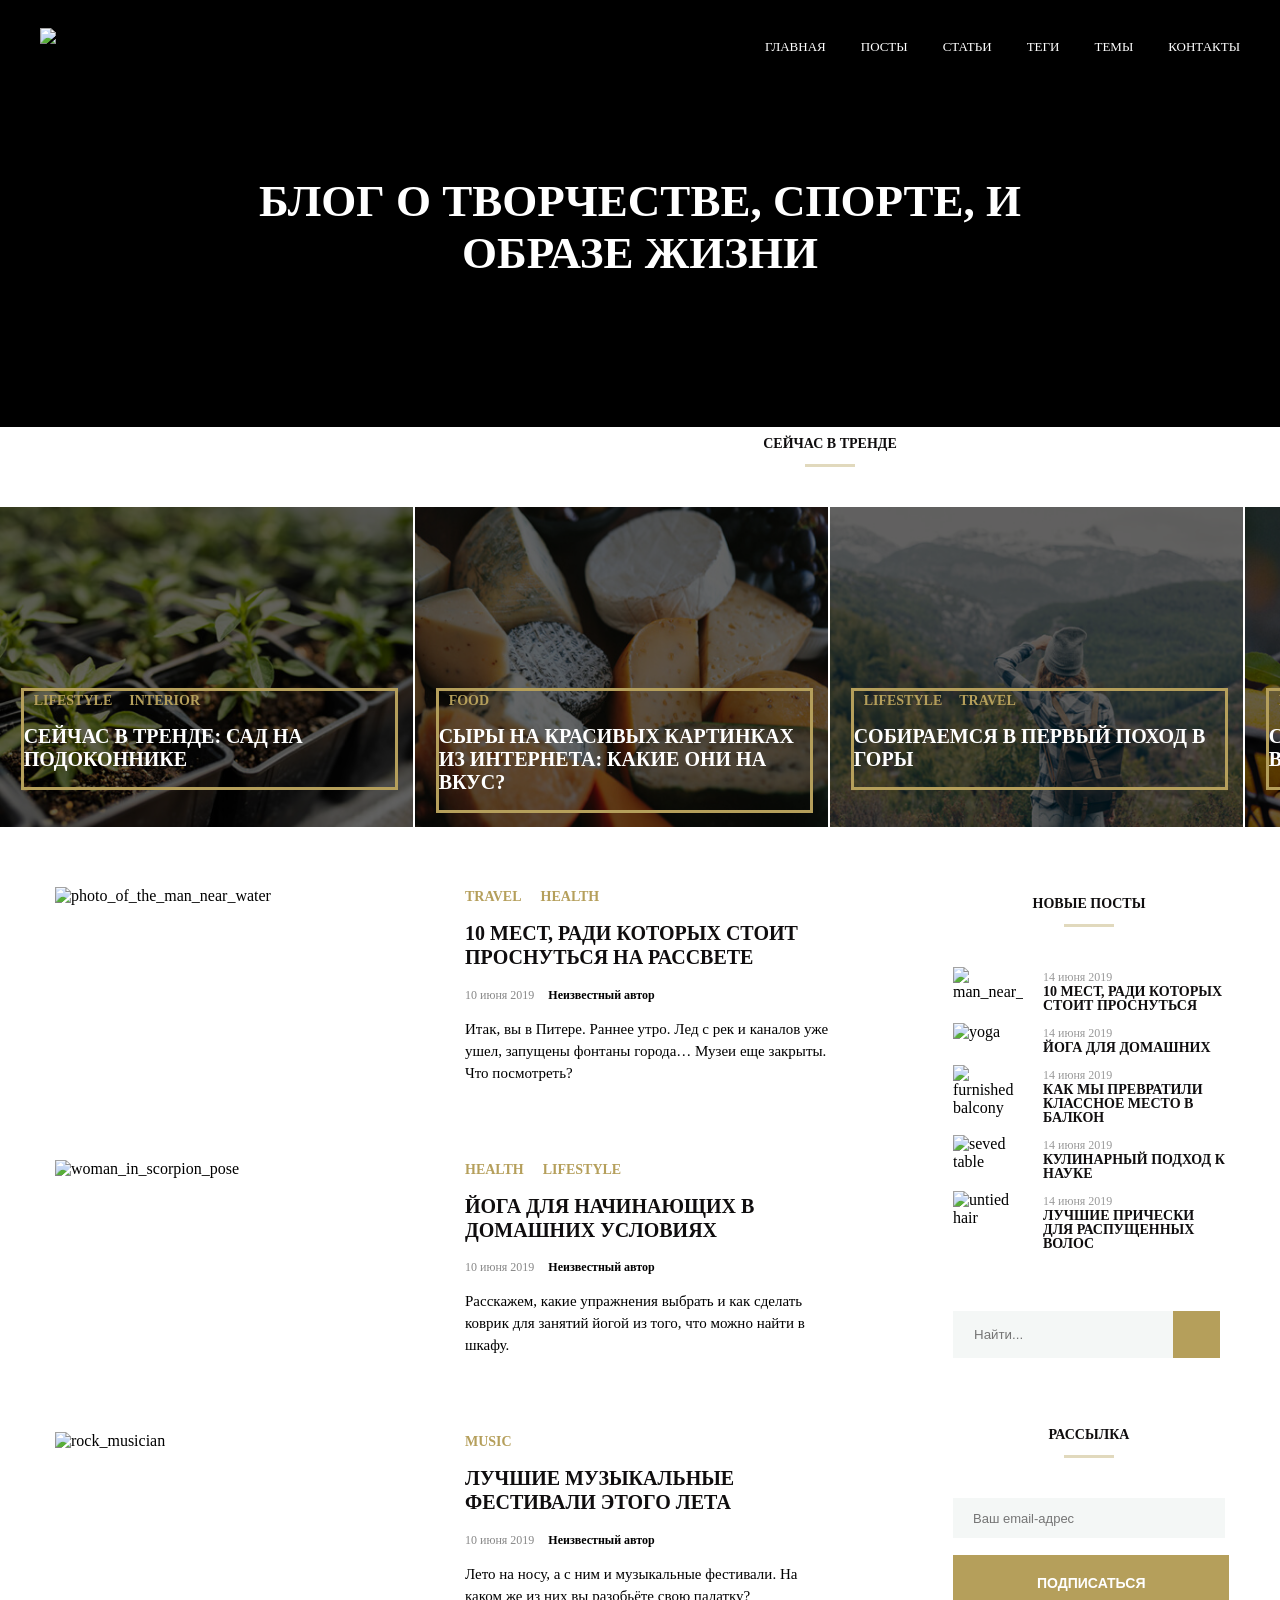
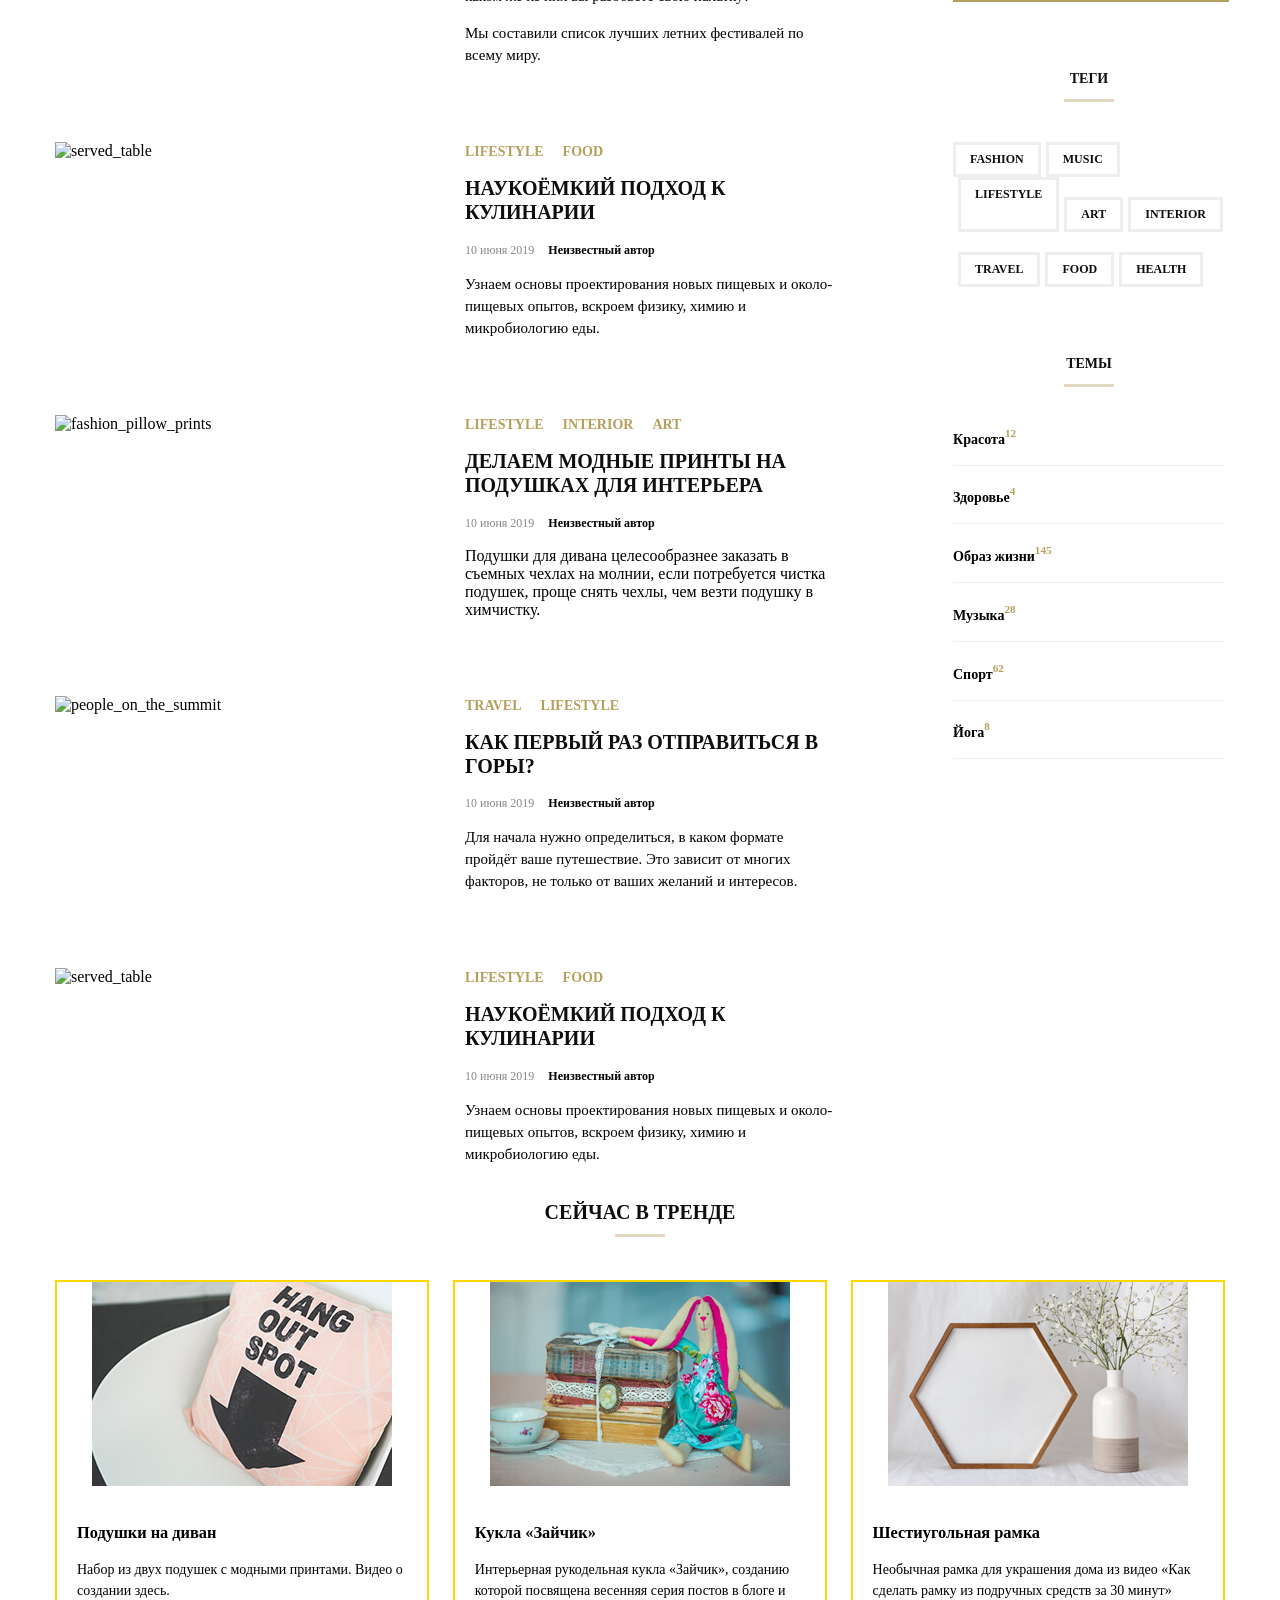
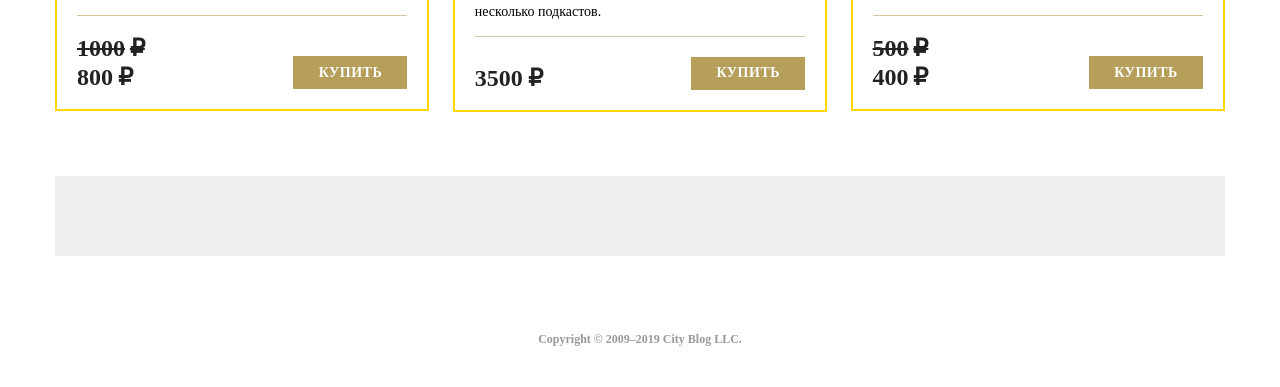
==== index.html @ e3b90307 "v2.0_diploma Обновил css и html" ====
<!DOCTYPE html>
<html lang="en">

<head>
    <meta charset="UTF-8">
    <meta name="viewport" content="width=device-width, initial-scale=1.0">
    <meta http-equiv="X-UA-Compatible" content="ie=edge"> 
    
    <link rel="stylesheet" href="./css/style.css">
    <title>MQ Diploma</title>
</head>

<body>
    <header class="header">
        <div class="header-wrapper">
          <div class="container">
            <img src="https://netology-code.github.io/html-2-diploma/sources/images/noemi-logo.svg" class="header-logo" alt="logo" width="180">
            <nav class="menu">
              <ul class="menu-list">
                <li class="menu-list-item">
                  <a class="menu-link" href="#0">главная</a>
                </li>
                <li class="menu-list-item">
                  <a class="menu-link" href="#0">посты</a>
                </li>
                <li class="menu-list-item">
                  <a class="menu-link" href="#0">статьи</a>
                </li>
                <li class="menu-list-item">
                  <a class="menu-link" href="#0">теги</a>
                </li>
                <li class="menu-list-item">
                  <a class="menu-link" href="#0">темы</a>
                </li>
                <li class="menu-list-item">
                  <a class="menu-link" href="#0">контакты</a>
                </li>
              </ul>
            </nav>
          </div>
          <h1 class="header-title">блог о творчестве, спорте, и образе жизни</h1>
        </div>
      </header>
<section class="trend-section">
    <div class="trend-heading-wrapper">
      <h2 class="trend-heading"><a class="heading" href="#">Сейчас в тренде</a></h2>
    </div>

  <div class="trendbox">
      <article class="trend-article">
        <img src="./images/trend1.jpg"
            class="trend-img" 
            alt="">
        
        <div class="trendcard">
          <div class="trend_tags">
            <ul class="trend-list">
              <li class="trend-list-item">
                <a class="trend-list-link" href="#">lifestyle</a>
              </li>
              <li class="trend-list-item">
                <a class="trend-list-link" href="#">interior</a>
              </li>
            </ul>
          </div>
          <div class="trend-title">
            <p class="trend-text"><a class="trend-text-link" href="#">Сейчас в тренде: сад на подоконнике</a></p>
          </div>
        </div>
      </article>
      <article class="trend-article">
        <img src="./images/trend2.jpg"
            class="trend-img" 
            alt="">
        
        <div class="trendcard">
          <div class="trend_tags">
            <ul class="trend-list">
              <li class="trend-list-item">
                <a class="trend-list-link" href="#">food</a>
              </li>
              
            </ul>
          </div>
          <div class="trend-title">
            <p class="trend-text"><a class="trend-text-link" href="#">сыры на красивых картинках из интернета: какие они на вкус?</a></p>
          </div>
        </div>
      </article>
      <article class="trend-article">
        <img src="./images/trend3.jpg"
            class="trend-img" 
            alt="">
        
        <div class="trendcard">
          <div class="trend_tags">
            <ul class="trend-list">
              <li class="trend-list-item">
                <a class="trend-list-link" href="#">lifestyle</a>
              </li>
              <li class="trend-list-item">
                <a class="trend-list-link" href="#">travel</a>
              </li>
            </ul>
          </div>
          <div class="trend-title">
            <p class="trend-text"><a class="trend-text-link" href="#">Собираемся в первый поход в горы</a></p>
          </div>
        </div>
      </article>
      <article class="trend-article">
        <img src="./images/trend4.jpg"
            class="trend-img" 
            alt="">
        
        <div class="trendcard">
          <div class="trend_tags">
            <ul class="trend-list">
              <li class="trend-list-item">
                <a class="trend-list-link" href="#">food</a>
              </li>
              <li class="trend-list-item">
                <a class="trend-list-link" href="#">health</a>
              </li>
            </ul>
          </div>
          <div class="trend-title">
            <p class="trend-text"><a class="trend-text-link" href="#">Сейчас в тренде: Сколько витамина в лимоне?</a></p>
          </div>
        </div>
      </article>
  </div>
</section>
   
      <div class="main">
        <div class="main-wrapper">
            
          <main class="news">
            <article class="newsfeed">
              <div class="news-preview">
                <img class="news-img" src="https://netology-code.github.io/html-2-diploma/sources/images/last-post1.jpg" alt="photo_of_the_man_near_water" width="380">
              </div>
              <div class="news-info">
     
                <ul class="tags">
                  <li class="tags-list-item">
                    <a class="tags-list-link" href="#">travel</a>
                  </li>
                  <li class="tags-list-item">
                    <a class="tags-list-link" href="#">health</a>
                  </li>
                </ul>
                <h3 class="news-name">
                  <a class="news-name-link" href="#">10 мест, ради которых стоит проснуться на рассвете</a>
                </h3>
                <div class="date_author">
                  <time class="time">10 июня 2019</time>
                  <a class="date_author-link" href="#">Неизвестный автор</a>
                </div>
                <div class="news-description">
                  <p>Итак, вы в Питере. Раннее утро. Лед с рек и каналов уже ушел, запущены фонтаны города… Музеи еще закрыты. Что посмотреть?
                  </p>
                </div>
              </div>
            </article>
            <article class="newsfeed">
              <div class="news-preview">
                <img class="yoga" src="https://netology-code.github.io/html-2-diploma/sources/images/last-post2.jpg" alt="woman_in_scorpion_pose" width="380">
              </div>
              <div class="news-info">
                <ul class="tags">
                  <li class="tags-list-item">
                    <a class="tags-list-link" href="#">health</a>
                  </li>
                  <li class="tags-list-item">
                    <a class="tags-list-link" href="#">lifestyle</a>
                  </li>
                </ul>
                <h3 class="news-name">
                  <a class="news-name-link" href="#">Йога для начинающих в
                    домашних условиях</a>
                </h3>
                <div class="date_author">
                  <time class="time">10 июня 2019</time>
                  <a class="date_author-link" href="#">Неизвестный автор</a>
                </div>
                <div class="news-description">
                  <p>Расскажем, какие упражнения выбрать и как сделать коврик для занятий йогой из того, что можно найти в шкафу.
                  </p>
                </div>
              </div>
            </article>
            <article class="newsfeed">
              <div class="news-preview">
                <img class="music-fests" src="https://netology-code.github.io/html-2-diploma/sources/images/last-post3.jpg" alt="rock_musician" width="380">
              </div>
              <div class="news-info">
                <ul class="tags">
                  <li class="tags-list-item">
                    <a class="tags-list-link" href="#">music</a>
                  </li>
                  <!-- <li class="tags-list-item">
                      <a class="tags-list-link" href="#"></a>
                   </li> -->
                </ul>
                <h3 class="news-name">
                  <a class="news-name-link" href="#">Лучшие музыкальные
                    фестивали этого лета</a>
                </h3>
                <div class="date_author">
                  <time class="time">10 июня 2019</time>
                  <a class="date_author-link" href="#">Неизвестный автор</a>
                </div>
                <div class="news-description">
                  <p>Лето на носу, а с ним и музыкальные фестивали. На каком же из них вы разобьёте свою палатку?
                  </p>
                  <p>
                    Мы составили список лучших летних фестивалей по всему миру.
                  </p>
                </div>
              </div>
            </article>
            <article class="newsfeed">
              <div class="news-preview">
                <img class="culinary" src="https://netology-code.github.io/html-2-diploma/sources/images/last-post4.jpg" alt="served_table" width="380">
              </div>
              <div class="news-info">
                <ul class="tags">
                  <li class="tags-list-item">
                    <a class="tags-list-link" href="#">lifestyle</a>
                  </li>
                  <li class="tags-list-item">
                    <a class="tags-list-link" href="#">food</a>
                  </li>
                </ul>
                <h3 class="news-name">
                  <a class="news-name-link" href="#">Наукоёмкий подход к кулинарии</a>
                </h3>
                <div class="date_author">
                  <time class="time">10 июня 2019</time>
                  <a class="date_author-link" href="#">Неизвестный автор</a>
                </div>
                <div class="news-description">
                  <p>Узнаем основы проектирования новых пищевых и около-пищевых опытов, вскроем физику, химию и микробиологию еды.
                  </p>
                </div>
              </div>
            </article>
            <article class="newsfeed">
              <div class="news-preview">
                <img class="pillows" src="https://netology-code.github.io/html-2-diploma/sources/images/last-post5.jpg" alt="fashion_pillow_prints" width="380">
              </div>
              <div class="news-info">
                <ul class="tags">
                  <li class="tags-list-item">
                    <a class="tags-list-link" href="#">lifestyle</a>
                  </li>
                  <li class="tags-list-item">
                    <a class="tags-list-link" href="#">interior</a>
                  </li>
                  <li class="tags-list-item">
                    <a class="tags-list-link" href="#">art</a>
                  </li>
                </ul>
                <h3 class="news-name">
                  <a class="news-name-link" href="#">делаем модные принты на подушках для интерьера</a>
                </h3>
                <div class="date_author">
                  <time class="time">10 июня 2019</time>
                  <a class="date_author-link" href="#">Неизвестный автор</a>
                </div>
                <p>Подушки для дивана целесообразнее заказать в съемных чехлах на молнии, если потребуется чистка подушек, проще снять чехлы, чем везти подушку в химчистку.
                </p>
              </div>
            </article>
            <article class="newsfeed">
              <div class="news-preview">
                <img class="hiking" src="https://netology-code.github.io/html-2-diploma/sources/images/last-post6.jpg" alt="people_on_the_summit" width="380">
              </div>
              <div class="news-info">
                <ul class="tags">
                  <li class="tags-list-item">
                    <a class="tags-list-link" href="#">travel</a>
                  </li>
                  <li class="tags-list-item">
                    <a class="tags-list-link" href="#">lifestyle</a>
                  </li>
                </ul>
                <h3 class="news-name">
                  <a class="news-name-link" href="#">Как первый раз отправиться в горы?</a>
                </h3>
                <div class="date_author">
                  <time class="time">10 июня 2019</time>
                  <a class="date_author-link" href="#">Неизвестный автор</a>
                </div>
                <div class="news-description">
                  <p>Для начала нужно определиться, в каком формате пройдёт ваше путешествие. Это зависит от многих факторов, не только от ваших желаний и интересов.
                  </p>
                </div>
              </div>
            </article>
            <article class="newsfeed">
              <div class="news-preview">
                <img class="culinary" src="https://netology-code.github.io/html-2-diploma/sources/images/last-post4.jpg" alt="served_table" width="380">
              </div>
              <div class="news-info">
                <ul class="tags">
                  <li class="tags-list-item">
                    <a class="tags-list-link" href="#">lifestyle</a>
                  </li>
                  <li class="tags-list-item">
                    <a class="tags-list-link" href="#">food</a>
                  </li>
                </ul>
                <h3 class="news-name">
                  <a class="news-name-link" href="#">Наукоёмкий подход к кулинарии</a>
                </h3>
                <div class="date_author">
                  <time class="time">10 июня 2019</time>
                  <a class="date_author-link" href="#">Неизвестный автор</a>
                </div>
                <div class="news-description">
                  <p>Узнаем основы проектирования новых пищевых и около-пищевых опытов, вскроем физику, химию и микробиологию еды.
                  </p>
                </div>
              </div>
            </article>
          </main>
          <aside class="new-posts">
            <section class="posts">
              <h2 class="heading-new-posts"><a class="heading" href="#">новые посты</a></h2>
     
              <article class="post-preview">
                <div class="post-media">
                  <img class="post-img" src="https://netology-code.github.io/html-2-diploma/sources/images/2.jpg" alt="man_near_water" width="70">
                </div>
                <div class="post-info">
                  <div class="post-meta">
                    <time class="post-date" datetime="2019-06-14">14 июня 2019</time>
                  </div>
                  <h3 class="post-name"><a class="post-name-link" href="#">10 мест, ради которых стоит проснуться</a></h3>
                </div>
              </article>
              <article class="post-preview">
                <div class="post-media">
                  <img class="post-img" src="https://netology-code.github.io/html-2-diploma/sources/images/151.jpg" alt="yoga" width="70">
                </div>
                <div class="post-info">
                  <div class="post-meta">
                    <time class="post-date" datetime="2019-06-14">14 июня 2019</time>
                  </div>
                  <h3 class="post-name"><a class="post-name-link" href="#">Йога для домашних</a></h3>
                </div>
              </article>
              <article class="post-preview">
                <div class="post-media">
                  <img class="post-img" src="https://netology-code.github.io/html-2-diploma/sources/images/45.jpg" alt="furnished balcony" width="70">
                </div>
                <div class="post-info">
                  <div class="post-meta">
                    <time class="post-date" datetime="2019-06-14">14 июня 2019</time>
                  </div>
                  <h3 class="post-name"><a class="post-name-link" href="#">как мы превратили классное место в балкон</a></h3>
                </div>
     
              </article>
              <article class="post-preview">
                <div class="post-media">
                  <img class="post-img" src="https://netology-code.github.io/html-2-diploma/sources/images/501.jpg" alt="seved table" width="70">
                </div>
                <div class="post-info">
                  <div class="post-meta">
                    <time class="post-date" datetime="2019-06-14">14 июня 2019</time>
                  </div>
                  <h3 class="post-name"><a class="post-name-link" href="#">Кулинарный подход к науке</a></h3>
                </div>
     
              </article>
              <article class="post-preview">
                <div class="post-media">
                  <img class="post-img" src="https://netology-code.github.io/html-2-diploma/sources/images/7.jpg" alt="untied hair" width="70">
                </div>
                <div class="post-info">
                  <div class="post-meta">
                    <time class="post-date" datetime="2019-06-14">14 июня 2019</time>
                  </div>
                  <h3 class="post-name"><a class="post-name-link" href="#">лучшие прически для распущенных волос</a></h3>
                </div>
              </article>
     
              <form class="search">
                <div class="search-query">
                  <label class="search-group">
                    <!--   <span class="search-hint">Найти...</span> -->
                    <input class="field" name="query" placeholder="Найти..." required>
                    <span class="visually-hidden">Найти...</span>
                  </label>
                  <button class="button"></button>
                </div>
              </form>
            </section>
            <section class="mail">
              <h2 class="mailing-heading">
                <a class="mailing-heading-link" href="#">Рассылка</a>
              </h2>
     
              <form class="subscription">
                <label class="form-group">
                  <input type="email" class="mailing-field" placeholder="Ваш email-адрес" required="">
                  <span class="visually-hidden">Ваш email-адрес</span>
                </label>
     
                <button class="mail-button">Подписаться
                  <span class="visually-hidden">Подписаться</span>
                </button>
     
              </form>
            </section>
            <section class="aside-tags">
              <h2 class="heading-tags"><a class="heading-tags-link" href="#">Теги</a></h2>
     
              <ul class="aside-tags-list ">
     
                <li class="aside-tags-list-item">
                  <a class="aside-tags-list-link" href="#">Fashion</a>
                </li>
                <li class="aside-tags-list-item">
                  <a class="aside-tags-list-link" href="#">Music</a>
                </li>
                <li class="aside-tags-list-item">
                  <a class="aside-tags-list-link" href="#">Lifestyle</a>
                </li>
                <li class="aside-tags-list-item">
                  <a class="aside-tags-list-link" href="#">Art</a>
                </li>
                <li class="aside-tags-list-item">
                  <a class="aside-tags-list-link" href="#">Interior</a>
                </li>
                <li class="aside-tags-list-item">
                  <a class="aside-tags-list-link" href="#">Travel</a>
                </li>
                <li class="aside-tags-list-item">
                  <a class="aside-tags-list-link" href="#">Food</a>
                </li>
                <li class="aside-tags-list-item">
                  <a class="aside-tags-list-link" href="#">Health</a>
                </li>
              </ul>
            </section>
            <section class="article-topics">
              <h2 class="heading-topics"><a class="heading-topics-link" href="#">Темы</a></h2>
     
              <ul class="topics">
                <li class="topic">
                  <a class="topic-link" href="#">Красота<span class="sup">12</span></a></li>
                <li class="topic">
                  <a class="topic-link" href="#">Здоровье<span class="sup">4</span></a></li>
                <li class="topic">
                  <a class="topic-link" href="#">Образ жизни<span class="sup">145</span></a></li>
                <li class="topic">
                  <a class="topic-link" href="#">Музыка<span class="sup">28</span></a></li>
                <li class="topic">
                  <a class="topic-link" href="#">Спорт<span class="sup">62</span></a></li>
                <li class="topic">
                  <a class="topic-link" href="#">Йога<span class="sup">8</span></a></li>
     
              </ul>
            </section>
          </aside>
     
        </div>
      </div>
      <div class="our_products"><h2 class="products_heading"><a class="products-heading-link" href="#">Сейчас в тренде</a></h2>
      </div>
<div class="products-wrapper ">
  
  <div class="products">
    <article class="product">
      <div class="product__imgbox">
        <img class="product__img" src="./images/shop-item-desk1.jpg" alt="Превью товара">
      </div>
      <div class="product__body">
        <div class="product__content">
          <h3 class="product__title">Подушки на диван</h3>
          <div class="product__description">
            <p>Набор из двух подушек с модными принтами. Видео о создании здесь.</p>
          </div>
        </div>
        <footer class="product__footer">
          <div class="product__prices">
            <span class="product__price product__price_old">
              <span class="product__price-value">1000</span>
              <span class="product__rub">₽</span>
            </span>
            <span class="product__price">
              <span class="product__price-value">800</span>
              <span class="product__rub">₽</span>
            </span>
          </div>
          <button class="product__button" type="button">Купить</button>
        </footer>
      </div>
    </article>
  <article class="product">
      <div class="product__imgbox">
        <img class="product__img" src="./images/shop-item-desk2.jpg" alt="Превью товара">
      </div>
      <div class="product__body">
        <div class="product__content">
          <h3 class="product__title">Кукла «Зайчик»</h3>
          <div class="product__description">
            <p>Интерьерная рукодельная кукла «Зайчик», созданию которой посвящена весенняя серия постов в блоге и несколько подкастов.</p>
          </div>
        </div>
        <footer class="product__footer">
          <div class="product__prices">
            <!-- <span class="product__price product__price_old">
              <span class="product__price-value">2 110 610</span>
              <span class="product__rub">₽</span>
            </span> -->
            <span class="product__price">
              <span class="product__price-value">3500</span>
              <span class="product__rub">₽</span>
            </span>
          </div>
          <button class="product__button" type="button">Купить</button>
        </footer>
      </div>
    </article>
  <article class="product">
      <div class="product__imgbox">
        <img class="product__img" src="./images/shop-item-desk3.jpg" alt="Превью товара">
      </div>
      <div class="product__body">
        <div class="product__content">
          <h3 class="product__title">Шестиугольная рамка</h3>
          <div class="product__description">
            <p>Необычная рамка для украшения дома из видео «Как сделать рамку из подручных средств за 30 минут»</p>
          </div>
        </div>
        <footer class="product__footer">
          <div class="product__prices">
            <span class="product__price product__price_old">
              <span class="product__price-value">500</span>
              <span class="product__rub">₽</span>
            </span>
            <span class="product__price">
              <span class="product__price-value">400</span>
              <span class="product__rub">₽</span>
            </span>
          </div>
          <button class="product__button" type="button">Купить</button>
        </footer>
      </div>
    </article>

</div>

</div>


      <footer class="footer">
        <div class="footer-wrapper">
          <address class="address">
            <ul class="social-icons">
              <li class="social-icons-item">
                <a class="social-icons-link social-icons-link-twitter" href="#">
                  <span class="visually-hidden">twitter</span>
                </a>
              </li>
              <li class="social-icons-item">
                <a class="social-icons-link social-icons-link-pinterest" href="#">
                  <span class="visually-hidden">pinterest</span>
                </a>
              </li>
              <li class="social-icons-item">
                <a class="social-icons-link social-icons-link-facebook" href="#">
                  <span class="visually-hidden">facebook</span>
                </a>
              </li>
              <li class="social-icons-item">
                <a class="social-icons-link social-icons-link-instagram" href="#">
                  <span class="visually-hidden">instagram</span>
                </a>
              </li>
              <li class="social-icons-item">
                <a class="social-icons-link social-icons-link-tumblr" href="#">
                  <span class="visually-hidden">tumblr</span>
                </a>
              </li>
            </ul>
          </address>
          <div class="copyright">
            <a class="copyright-link" href="#">Copyright © 2009–2019 City Blog LLC.</a>
          </div>
        </div>
      </footer>
</body>

</html>
---- css/style.css ----
@font-face {
    font-family: OpenSans;
    src: url(https://netology-code.github.io/html-2-diploma/sources/fonts/OpenSans-Regular.woff);
    font-weight: 400;
    font-style: normal;
  }
  
@font-face {
  font-family: OpenSans;
  src: url(https://netology-code.github.io/html-2-diploma/sources/fonts/OpenSans-Bold.woff);
  font-weight: 700;
  font-style: bold;
}
  
body {
  margin: 0;
  font-family: OpenSans;
}
  
.header {
  background-image: url('https://netology-code.github.io/html-2-diploma/sources/images/banner-bg.jpg');
  background-repeat: no-repeat;
  background-position: center center;
  background-size: cover;
  background-color: #000000;
  position: relative;
  padding: 28px 0;
}

.header-wrapper {
  width: 1200px;
  padding: 0 15px;
  margin: auto;
  position: relative;
  z-index: 1;
}

.header::after {
content: "";
background-color: #000000;
position: absolute;
top: 0;
left: 0;
right: 0;
bottom: 0;
opacity: 0.6;
}
  
.container {
display: flex;
justify-content: space-between;
align-items: flex-start;
}
  
.header-title {
padding: 120px 0;
font-size: 45px;
position: relative;
text-transform: uppercase;
color: #ffffff;
margin: auto;
max-width: 800px;
text-align: center;
}
  
.menu {
padding-top: 9px;
}
  
.menu-list {
display: flex;
flex-wrap: wrap;
list-style: none;
padding-left: 0;
margin-top: 0;
margin-bottom: 0;
}
  
  .menu-link {
    text-decoration: none;
    text-transform: uppercase;
    color: #ffffff;
    font-size: 13px;
    font-weight: 400;
  }
  
  .menu-list-item:nth-child(n + 2) {
    margin-left: 35px;
  }
  
  .main {
    margin-top: 60px;
  }
  
.main-wrapper {
  width: 1200px;
  padding: 0 15px;
  box-sizing: border-box;
  display: flex;
  justify-content: space-between;
  margin: auto;
}
  /* ***************************
  *****************TRENDING 
  **********************************************************/
.trend-section {
  /* border: 3px solid red; */
  width: 1660px;
  box-sizing: content-box;
  margin-left: auto;
  margin-right: auto;
  text-align: center;
}
.trend-heading-wrapper {
  
}

.heading {
  box-sizing: border-box;
  font-weight: bold;
  font-size: 14px;
  text-transform: uppercase;
  text-decoration: none;
  color: #0f0d0e;
}

.trend-heading {
  margin: 0;
  text-align: center;
  margin-bottom: 40px;
}

.trend-heading::after {
  content: "";
  display: block;
  height: 3px;
  width: 50px;
  background-color: #e1d9bd;
  margin: 10px auto 0;
}
      
.trendbox {
  display: flex;
  flex-wrap: wrap;
}

.trend-article {
  width: calc(25% - 2px);
  height: 320px;
  display: flex;
  /* box-sizing: border-box; */
  position: relative;
  overflow: hidden;
  /* background-color: black; */
}

.trend-article:not(:first-child) {
  margin-left: 2px;
}

.trend-img {
  display: block;
  width: 100%; 
}

.trendcard {
  position: absolute;
  top: 50%;
 width: 90%;
  text-align: left;
  margin: 5%;
   border: 3px solid rgb(181, 159, 91);
   z-index: 1;
}

.trend-article::after {
  content: "";
  background-color: #000000;
  position: absolute;
  top: 0;
  left: 0;
  right: 0;
  bottom: 0;
  opacity: 0.6;
}

.trend_tags {
  margin-top: 0;
  margin-left: 0;
  padding-left: 0;
  
}

.trend-list {
  margin-top: 0;
  margin-left: 10px;
  padding-left: 0;
  list-style: none;
  display: flex;
  flex-wrap: wrap;
  text-align: center;
}

.trend-list-item:not(:first-child) {
  margin-left: 17px;
}

.trend-list-link {
  position: relative;
  text-transform: uppercase;
  color: #b59f5b;
  font-size: 14px;
  font-weight: bold;
  text-decoration: none;
  z-index: 2;
}

.trend-text {
   
}

.trend-text-link {
  position: relative;
  text-decoration: none;
    text-transform: uppercase;
    color: #ffffff;
    font-size: 20px;
    font-weight: 700;
}


/* *******************************************
****************NEWS************************
*********************************************** */
  .news {
    width: 780px;
  }
  
  .newsfeed {
    display: flex;
  }
  
  .news-preview > img {
    display: block;
  }
  
  .news-info {
    box-sizing: border-box;
    margin-left: 30px;
  }
  
  .tags {
    margin-top: 0;
    margin-left: 0;
    padding-left: 0;
    list-style: none;
    display: flex;
    flex-wrap: wrap;
  }
  
  .tags-list-link {
    text-transform: uppercase;
    color: #b59f5b;
    font-size: 14px;
    font-weight: bold;
    text-decoration: none;
  }
  
  .tags-list-item:nth-child(n + 2) {
    margin-left: 19px;
  }
  
  .news:nth-child(n + 2) {
    margin-top: 70px;
  }
  
  .newsfeed:nth-child(n + 2) {
    margin-top: 61px;
  }
  
  .news-name-link {
    display: block;
    text-decoration: none;
    text-transform: uppercase;
    color: #0f0d0e;
    font-size: 20px;
    line-height: 24px;
  }
  
  .news-name {
    margin-top: 0;
  }
  
  .time {
    color: #888888;
    display: block;
    font-size: 12px;
  }
  
  .date_author {
    display: flex;
    flex-wrap: wrap;
    font-size: 12px;
  }
  
  .date_author-link {
    font-weight: bold;
    margin-left: 14px;
    text-decoration: none;
    color: #000000;
  }
  
  .news-description {
    display: block;
    font-size: 15px;
    line-height: 22px;
  }
  
  .section-title {
    font-size: 18px;
  }
  /*            ASIDE                */
  /*           новые посты           */
  /*                                 */
  
  .new-posts {
    width: 272px;
  }
  
  .heading {
    box-sizing: border-box;
    font-weight: bold;
    font-size: 14px;
    text-transform: uppercase;
    text-decoration: none;
    color: #0f0d0e;
  }
  
  .heading-new-posts {
    margin: 0;
    text-align: center;
    margin-bottom: 40px;
  }
  
  .heading-new-posts::after {
    content: "";
    display: block;
    height: 3px;
    width: 50px;
    background-color: #e1d9bd;
    margin: 10px auto 0;
  }
  
  .posts {
    display: flex;
    flex-direction: column;
    width: 272px;
  }
  
  .post-preview:not(:last-of-type) {
    margin-bottom: 10px;
  }
  
  .post-preview {
    display: flex;
  }
  
  .post-img {
    display: block;
  }
  
  .post-meta {
    padding-top: 0;
    margin-top: 0;
  }
  
  .post-info {
    margin-left: 20px;
  }
  
  .post-date {
    color: #9a9a9a;
    font-size: 12px;
  }
  
  .post-name {
    font-size: 14px;
    margin: 0;
    line-height: 1;
  }
  
  .post-name-link {
    font-weight: bold;
    font-size: 14px;
    text-transform: uppercase;
    text-decoration: none;
    color: #0f0d0e;
  }
  /* .........................
  ..................форма поиска................*/
  .search-query {
    display: flex;
    flex-wrap: wrap;
    margin-top: 60px;
  }
  
  .field {
    width: 220px;
    background-color: #f4f7f6;
    height: 47px;
    padding-left: 21px;
    box-sizing: border-box;
    vertical-align: middle;
    border: none;
  }
  
  .button {
    background-image: url(https://netology-code.github.io/html-2-diploma/sources/images/search.svg);
    background-position: center;
    background-size: 50%;
    width: 47px;
    height: 47px;
    box-sizing: border-box;
    padding-left: 0;
    border: none;
  
    cursor: pointer;
    background-color: #b59f5b;
    background-repeat: no-repeat;
  }
  
  .mail {
    margin-top: 60px;
  }
  
  .mailing-heading-link,
  .heading-tags-link,
  .heading-topics-link {
    box-sizing: border-box;
    font-weight: bold;
    font-size: 14px;
    text-transform: uppercase;
    text-decoration: none;
    color: #0f0d0e;
    margin-top: 0;
  }
  
  .mailing-heading {
    margin: 0;
    text-align: center;
    margin-bottom: 40px;
  }
  
  .mailing-heading::after {
    content: "";
    display: block;
    height: 3px;
    width: 50px;
    background-color: #e1d9bd;
    margin: 10px auto 0;
  }
  
  .mailing-field {
    box-sizing: border-box;
    width: 272px;
    border: none;
    height: 47px;
    font-size: 13px;
    padding-left: 20px;
    height: 40px;
    background-color: #f4f7f6;
  }
  
  .mail-button {
    margin-top: 17px;
    box-sizing: border-box;
    height: 47px;
    padding: 20px 84px;
    border: none;
    font-size: 14px;
    color: #ffffff;
    cursor: pointer;
    background-color: #b59f5b;
    background-repeat: no-repeat;
    text-transform: uppercase;
    font-weight: bold;
  }
  
  .aside-tags {
    margin-top: 60px;
  }
  
  .heading-tags {
    margin: 0;
    text-align: center;
    margin-bottom: 40px;
  }
  
  .heading-tags::after {
    content: "";
    display: block;
    height: 3px;
    width: 50px;
    background-color: #e1d9bd;
    margin: 10px auto 0;
  }
  
  
  .aside-tags-list {
    list-style: none;
    padding: 0;
    margin: 0;
    display: flex;
    flex-wrap: wrap;
    box-sizing: border-box;
  }
  
  .aside-tags-list-item {
    border: 3px solid #eeeeee;
  }
  
  .aside-tags-list-link {
    color: #0f0d0e;
    text-transform: uppercase;
    font-size: 12px;
    font-weight: bold;
    text-decoration: none;
    display: block;
    padding: 7px 14px;
  }
  
  .aside-tags-list-item:nth-child(n + 2) {
    margin-left: 5px;
  }
  
  .aside-tags-list-item:nth-child(n + 4) {
    margin-top: 20px;
  }
  
  .article-topics {
    margin-top: 60px;
  }
  
  .heading-topics {
    margin: 0;
    text-align: center;
    margin-bottom: 40px;
  }
  
  .heading-topics::after {
    content: "";
    display: block;
    height: 3px;
    width: 50px;
    background-color: #e1d9bd;
    margin: 10px auto 0;
  }
  
  .topics {
    margin: 0;
    padding: 0;
  }
  
  .topic {
    border-bottom: 1px solid #eeeeee;
    padding-bottom: 17px;
    list-style-type: none;
    margin-left: 0;
    padding-left: 0;
    text-align: left;
  }
  
  .topic:nth-child(n + 2) {
    padding-top: 20px;
  }
  
  .topic-link {
    font-size: 14px;
    font-weight: bold;
    text-decoration: none;
    color: #000000;
  }
  
  .sup {
    font-style: normal;
    font-size: 0.8em;
    vertical-align: 0.6em;
    color: #b59f5b;
    font-weight: bold;
  }
/* *******************************************
****************OUR PRODUCTS************************
*********************************************** */
.products_heading {
  display: block;
  box-sizing: border-box;
    text-align: center;
    margin-left: auto;
    margin-right: auto;
}

.products_heading::after {
  content: "";
  display: block;
  height: 3px;
  width: 50px;
  background-color: #e1d9bd;
  margin: 10px auto 0;
}
.products-heading-link {
display: block;
text-decoration: none;
text-transform: uppercase;
color: #0f0d0e;
font-size: 20px;
line-height: 24px;
}


.products-wrapper {
  width: 1200px;
  padding: 0 15px;
  box-sizing: border-box;
  display: flex;
  justify-content: space-between;
  margin: auto;
}


  
.products {
display: flex;
flex-wrap: wrap;
align-items: flex-start;
}

.product {
box-sizing: border-box;
border: 2px solid #ffd700;
font-size: 14px;
margin-top: 2%;

width: 32%;
}

.product__imgbox {}

.product__img {
  max-width: 100%;
  margin-right: auto;
  margin-left: auto;
  display: block;
}

.product__body {
  padding: 20px;
}

.product__description p {
  margin-top: 0;
  line-height: 1.5;
}
    
.product:nth-child(3n+2) {
margin-left: 2%;
margin-right: 2%;
}
.product__footer {
  align-items: flex-end;
  justify-content: space-between;
  border-top: 1px solid #d3c59d;
  padding-top: 20px;
  display: flex;
  flex-wrap: wrap;
}

.product__price_old {
  text-decoration: line-through;
  font-size: 14px;
  margin-bottom: 5px;
}
.product__price {
  font-size: 24px;
  font-weight: 700;
  color: #222;
  line-height: 1;
  display: flex;
}
.product__rub {
  margin-left: .2em;
}

.product__button {
  border: none;
  background-color: #b59f5b;
  padding: .6em 1.8em;
  cursor: pointer;
  text-transform: uppercase;
  letter-spacing: .5px;
  font-family: inherit;
  font-size: 14px;
  font-weight: 700;
  color: #ffffff;
}




  /*......................................
  ................Footer...................
  ........................................
  ........................................*/
  
  .footer {
    margin-top: 64px;
    margin-bottom: 40px;
  }
  
  .footer-wrapper {
    margin-left: auto;
    margin-right: auto;
    width: 1200px;
    padding: 0 15px;
    box-sizing: border-box;
  }
  
  .address {
    padding: 30px 0;
    background-color: #eeeeee;
  }
  
  .social-icons {
    align-items: center;
    justify-content: center;
    display: flex;
    padding: 0;
    margin: 0;
    list-style-type: none;
  }
  
  .social-icons-item:not(:first-child) {
    margin-left: 16px;
  }
  
  .social-icons-link {
    display: block;
    width: 20px;
    height: 20px;
    background-repeat: no-repeat;
    background-position: center;
    background-size: cover;
  }
  
  .social-icons-link-twitter {
    background-image: url(https://netology-code.github.io/html-2-diploma/sources/images/social/004-twitter.svg);
  }
  
  .social-icons-link-pinterest {
    background-image: url(https://netology-code.github.io/html-2-diploma/sources/images/social/001-pinterest.svg);
  }
  
  .social-icons-link-facebook {
    background-image: url(https://netology-code.github.io/html-2-diploma/sources/images/social/002-facebook-logo.svg);
  }
  
  .social-icons-link-instagram {
    background-image: url(https://netology-code.github.io/html-2-diploma/sources/images/social/005-instagram.svg);
  }
  
  .social-icons-link-tumblr {
    background-image: url(https://netology-code.github.io/html-2-diploma/sources/images/social/003-tumblr.svg);
  }
  
  .visually-hidden {
    width: 1px;
    height: 1px;
    clip: rect(1px, 1px, 1px, 1px);
    position: absolute;
  }
  
  .copyright {
    margin-top: 73px;
  
    text-align: center;
   
  }
  
  .copyright-link {
    text-decoration: none;
    font-size: 12px;
    font-weight: bold;
    color: #999999;
  }
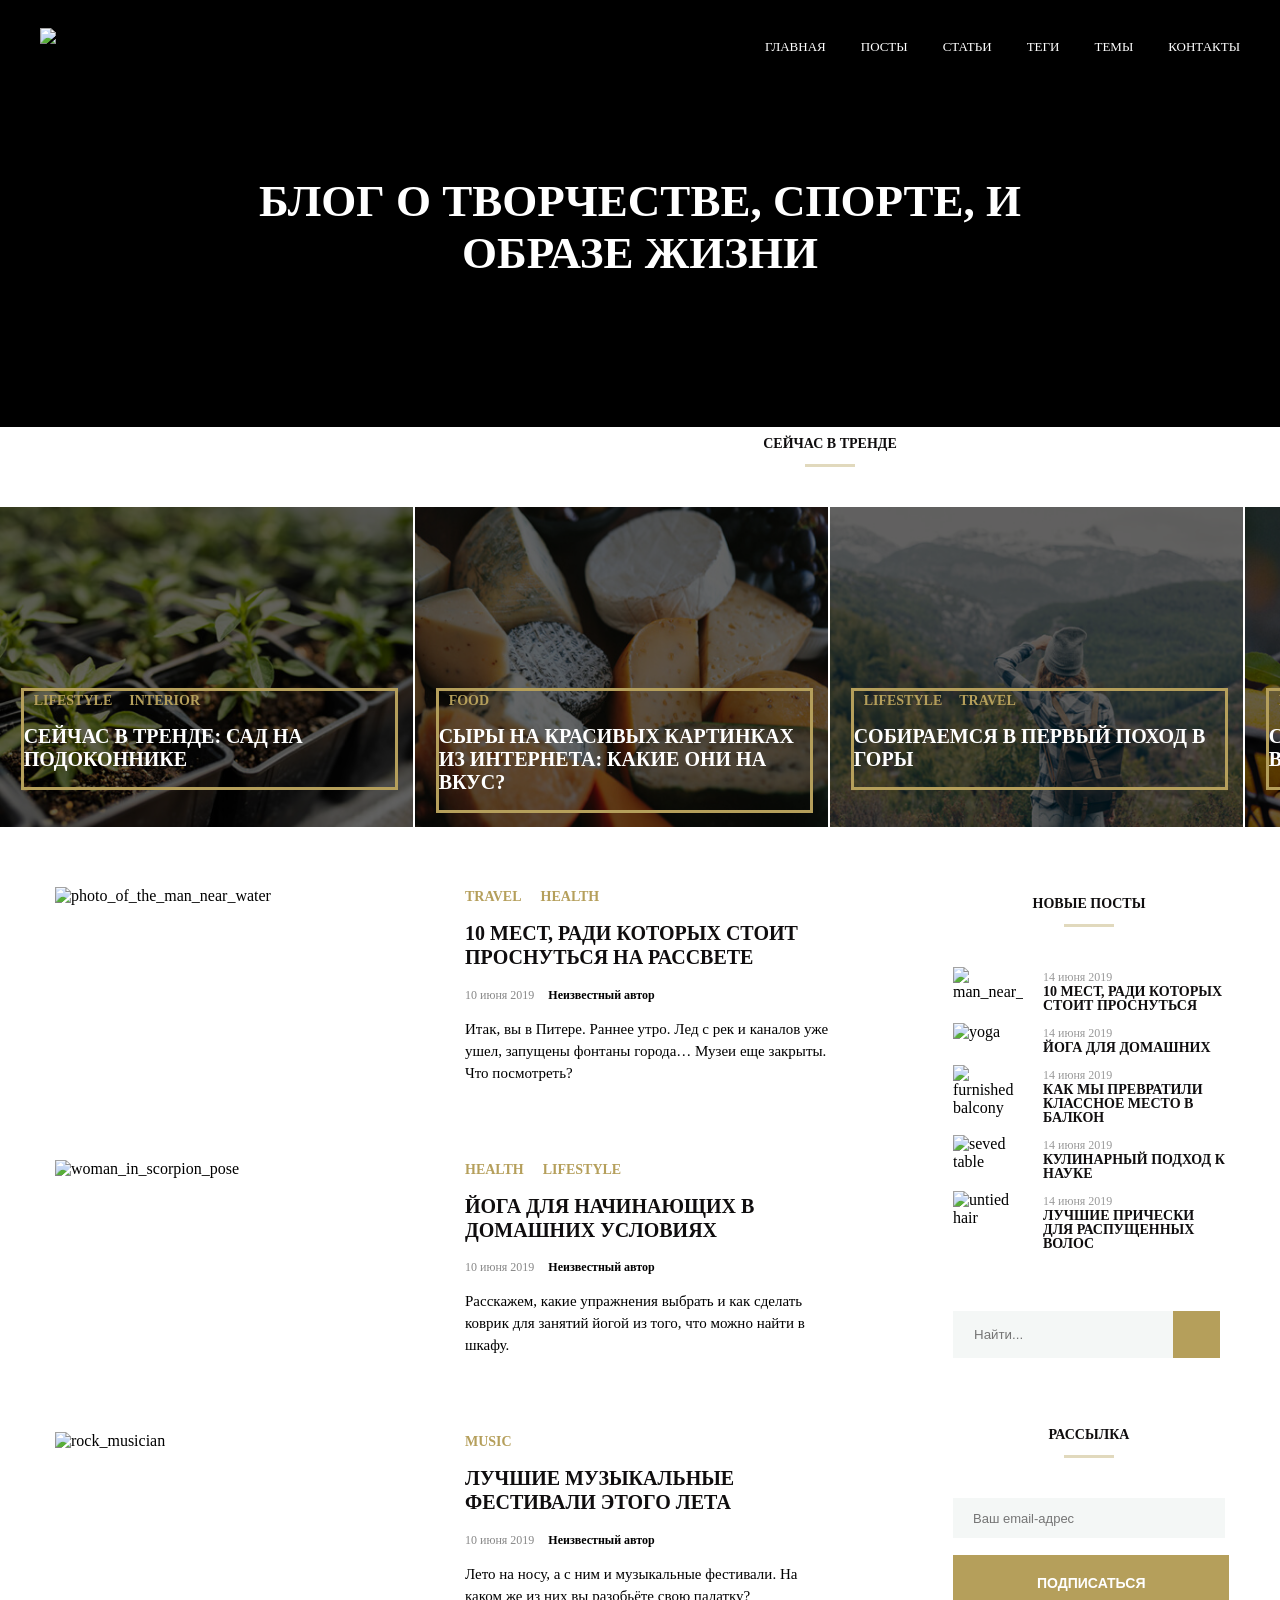
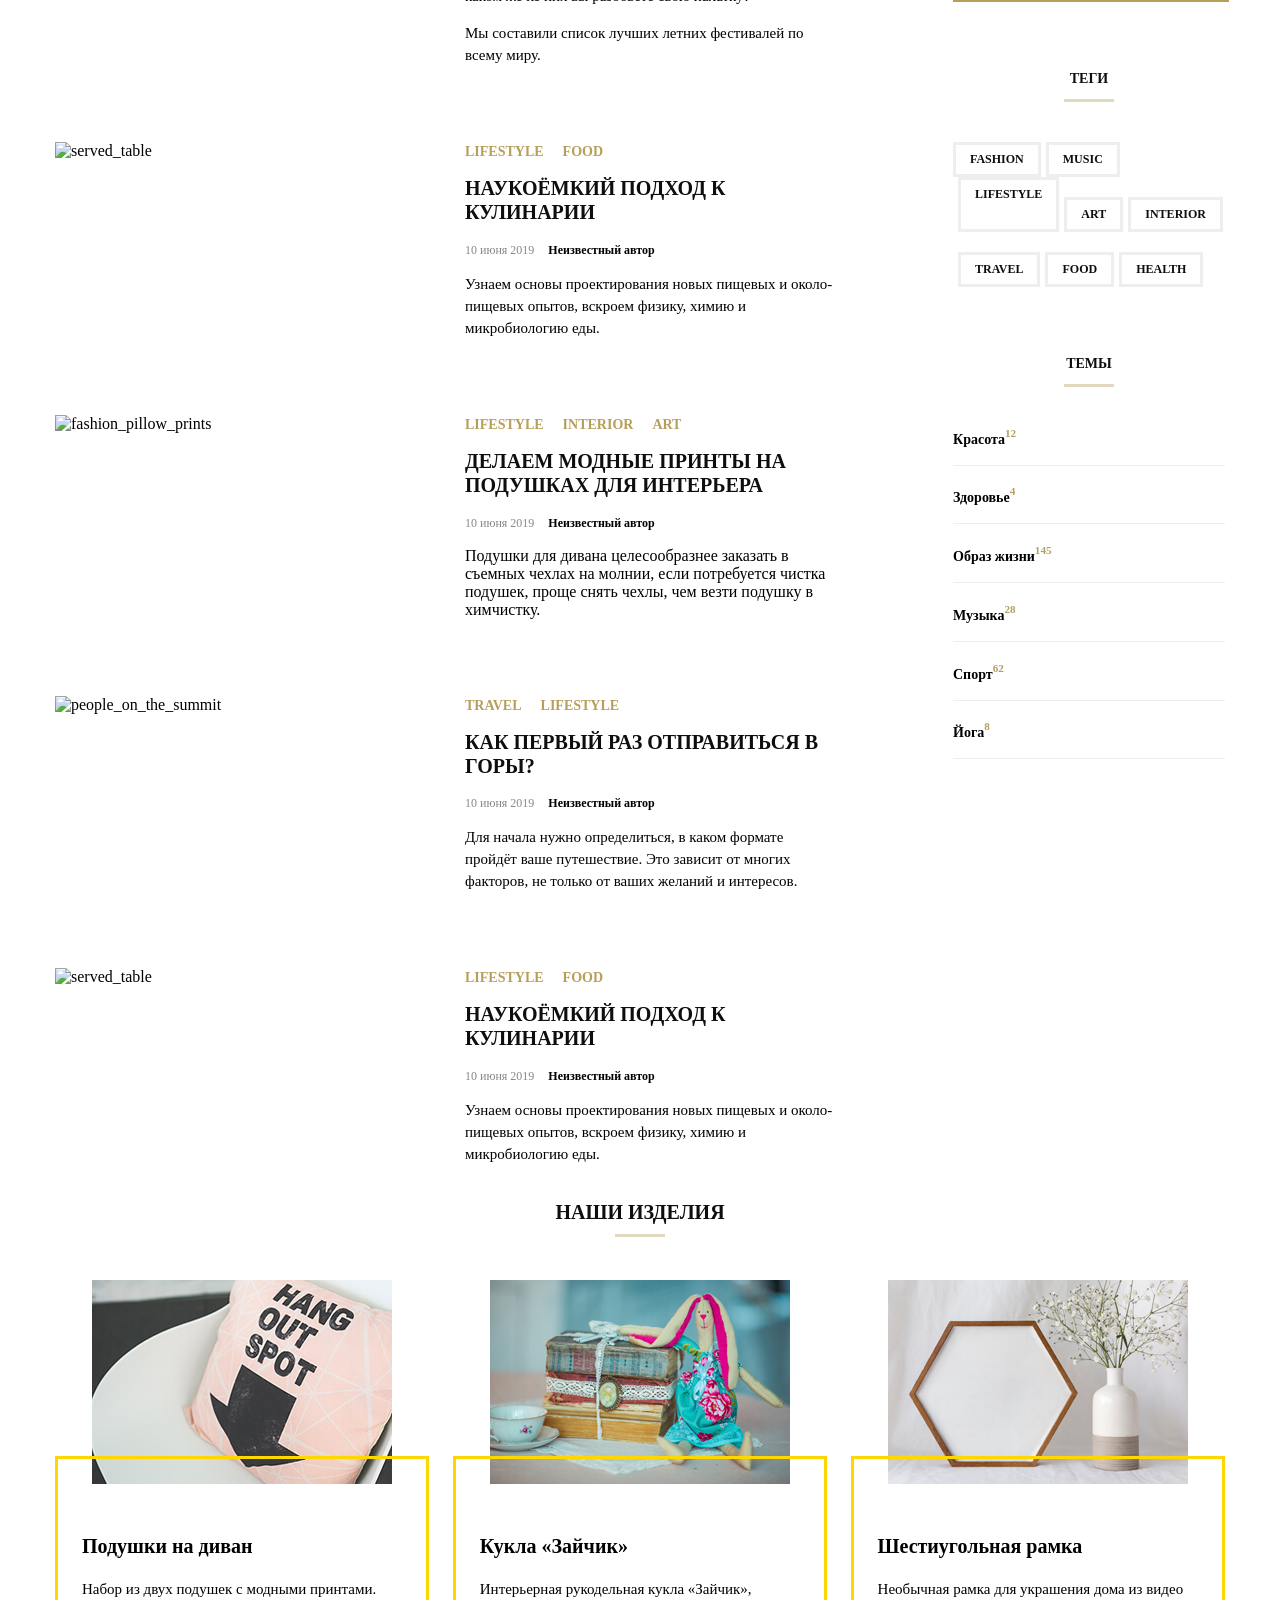
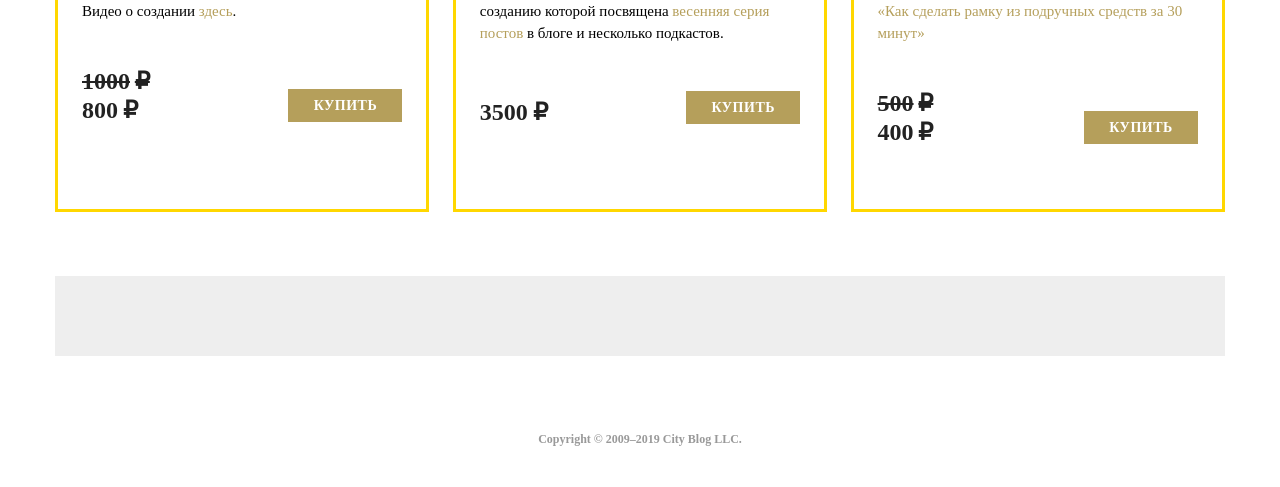
==== commit c41d4a0c: "v3.0_diploma Added "our products" field" ====
--- a/index.html
+++ b/index.html
@@ -470,35 +470,40 @@
      
         </div>
       </div>
-      <div class="our_products"><h2 class="products_heading"><a class="products-heading-link" href="#">Сейчас в тренде</a></h2>
+      <div class="our_products"><h2 class="products_heading"><a class="products-heading-link" href="#">Наши изделия</a></h2>
       </div>
 <div class="products-wrapper ">
   
   <div class="products">
     <article class="product">
+
       <div class="product__imgbox">
-        <img class="product__img" src="./images/shop-item-desk1.jpg" alt="Превью товара">
-      </div>
+        <img class="product__img" src="./images/shop-item-desk1.jpg" alt="Превью товара: Подушки">
+      </div>
+
       <div class="product__body">
+
         <div class="product__content">
           <h3 class="product__title">Подушки на диван</h3>
           <div class="product__description">
-            <p>Набор из двух подушек с модными принтами. Видео о создании здесь.</p>
-          </div>
-        </div>
+            <p>Набор из двух подушек с модными принтами. Видео о создании <a class="description_link" href="#">здесь</a>.</p>
+          </div>
+        </div>
+
         <footer class="product__footer">
           <div class="product__prices">
             <span class="product__price product__price_old">
               <span class="product__price-value">1000</span>
-              <span class="product__rub">₽</span>
+              <span class="currency">₽</span>
             </span>
             <span class="product__price">
               <span class="product__price-value">800</span>
-              <span class="product__rub">₽</span>
+              <span class="currency">₽</span>
             </span>
           </div>
           <button class="product__button" type="button">Купить</button>
         </footer>
+
       </div>
     </article>
   <article class="product">
@@ -509,18 +514,15 @@
         <div class="product__content">
           <h3 class="product__title">Кукла «Зайчик»</h3>
           <div class="product__description">
-            <p>Интерьерная рукодельная кукла «Зайчик», созданию которой посвящена весенняя серия постов в блоге и несколько подкастов.</p>
+            <p>Интерьерная рукодельная кукла «Зайчик», созданию которой посвящена <a class="description_link" href="#">весенняя серия постов</a> в блоге и несколько подкастов.</p>
           </div>
         </div>
         <footer class="product__footer">
           <div class="product__prices">
-            <!-- <span class="product__price product__price_old">
-              <span class="product__price-value">2 110 610</span>
-              <span class="product__rub">₽</span>
-            </span> -->
+            
             <span class="product__price">
               <span class="product__price-value">3500</span>
-              <span class="product__rub">₽</span>
+              <span class="currency">₽</span>
             </span>
           </div>
           <button class="product__button" type="button">Купить</button>
@@ -535,18 +537,18 @@
         <div class="product__content">
           <h3 class="product__title">Шестиугольная рамка</h3>
           <div class="product__description">
-            <p>Необычная рамка для украшения дома из видео «Как сделать рамку из подручных средств за 30 минут»</p>
+            <p>Необычная рамка для украшения дома из видео <a class="description_link" href="#">«Как сделать рамку из подручных средств за 30 минут»</a></p>
           </div>
         </div>
         <footer class="product__footer">
           <div class="product__prices">
             <span class="product__price product__price_old">
               <span class="product__price-value">500</span>
-              <span class="product__rub">₽</span>
+              <span class="currency">₽</span>
             </span>
             <span class="product__price">
               <span class="product__price-value">400</span>
-              <span class="product__rub">₽</span>
+              <span class="currency">₽</span>
             </span>
           </div>
           <button class="product__button" type="button">Купить</button>
--- a/css/style.css
+++ b/css/style.css
@@ -594,9 +594,9 @@
 .products_heading {
   display: block;
   box-sizing: border-box;
-    text-align: center;
-    margin-left: auto;
-    margin-right: auto;
+  text-align: center;
+  margin-left: auto;
+  margin-right: auto;
 }
 
 .products_heading::after {
@@ -608,14 +608,13 @@
   margin: 10px auto 0;
 }
 .products-heading-link {
-display: block;
-text-decoration: none;
-text-transform: uppercase;
-color: #0f0d0e;
-font-size: 20px;
-line-height: 24px;
-}
-
+  display: block;
+  text-decoration: none;
+  text-transform: uppercase;
+  color: #0f0d0e;
+  font-size: 20px;
+  line-height: 24px;
+}
 
 .products-wrapper {
   width: 1200px;
@@ -626,52 +625,69 @@
   margin: auto;
 }
 
-
-  
 .products {
-display: flex;
-flex-wrap: wrap;
-align-items: flex-start;
+  display: flex;
+  flex-wrap: wrap;
+  align-items: flex-start;
 }
 
 .product {
-box-sizing: border-box;
-border: 2px solid #ffd700;
-font-size: 14px;
-margin-top: 2%;
-
-width: 32%;
-}
-
-.product__imgbox {}
+  box-sizing: border-box;
+  font-size: 14px;
+  margin-top: 2%;
+  width: 32%;
+}
+
+.product__imgbox {
+  height: 206px;
+
+}
 
 .product__img {
-  max-width: 100%;
+  width: 300px;
   margin-right: auto;
   margin-left: auto;
   display: block;
 }
 
 .product__body {
-  padding: 20px;
+  margin-top: -30px;
+  border: 3px solid #ffd700;
+  height: 267px;
+  padding: 55px 24px 28px;
+  position: relative;
+}
+
+.product__title {
+  font-size: 20px;
+  font-weight: 700;
+  line-height: 24px;
 }
 
 .product__description p {
   margin-top: 0;
-  line-height: 1.5;
+  font-size: 15px;
+  line-height: 22px;
+}
+
+.description_link {
+  text-decoration: none;
+  color: #b59f5b;
+  
 }
     
 .product:nth-child(3n+2) {
-margin-left: 2%;
-margin-right: 2%;
-}
+  margin-left: 2%;
+  margin-right: 2%;
+}
+
 .product__footer {
+  font-size: 20px;
+  display: flex;
+  flex-wrap: wrap;
   align-items: flex-end;
   justify-content: space-between;
-  border-top: 1px solid #d3c59d;
-  padding-top: 20px;
-  display: flex;
-  flex-wrap: wrap;
+  padding-top: 10%;
 }
 
 .product__price_old {
@@ -679,6 +695,7 @@
   font-size: 14px;
   margin-bottom: 5px;
 }
+
 .product__price {
   font-size: 24px;
   font-weight: 700;
@@ -686,7 +703,7 @@
   line-height: 1;
   display: flex;
 }
-.product__rub {
+.currency {
   margin-left: .2em;
 }
 
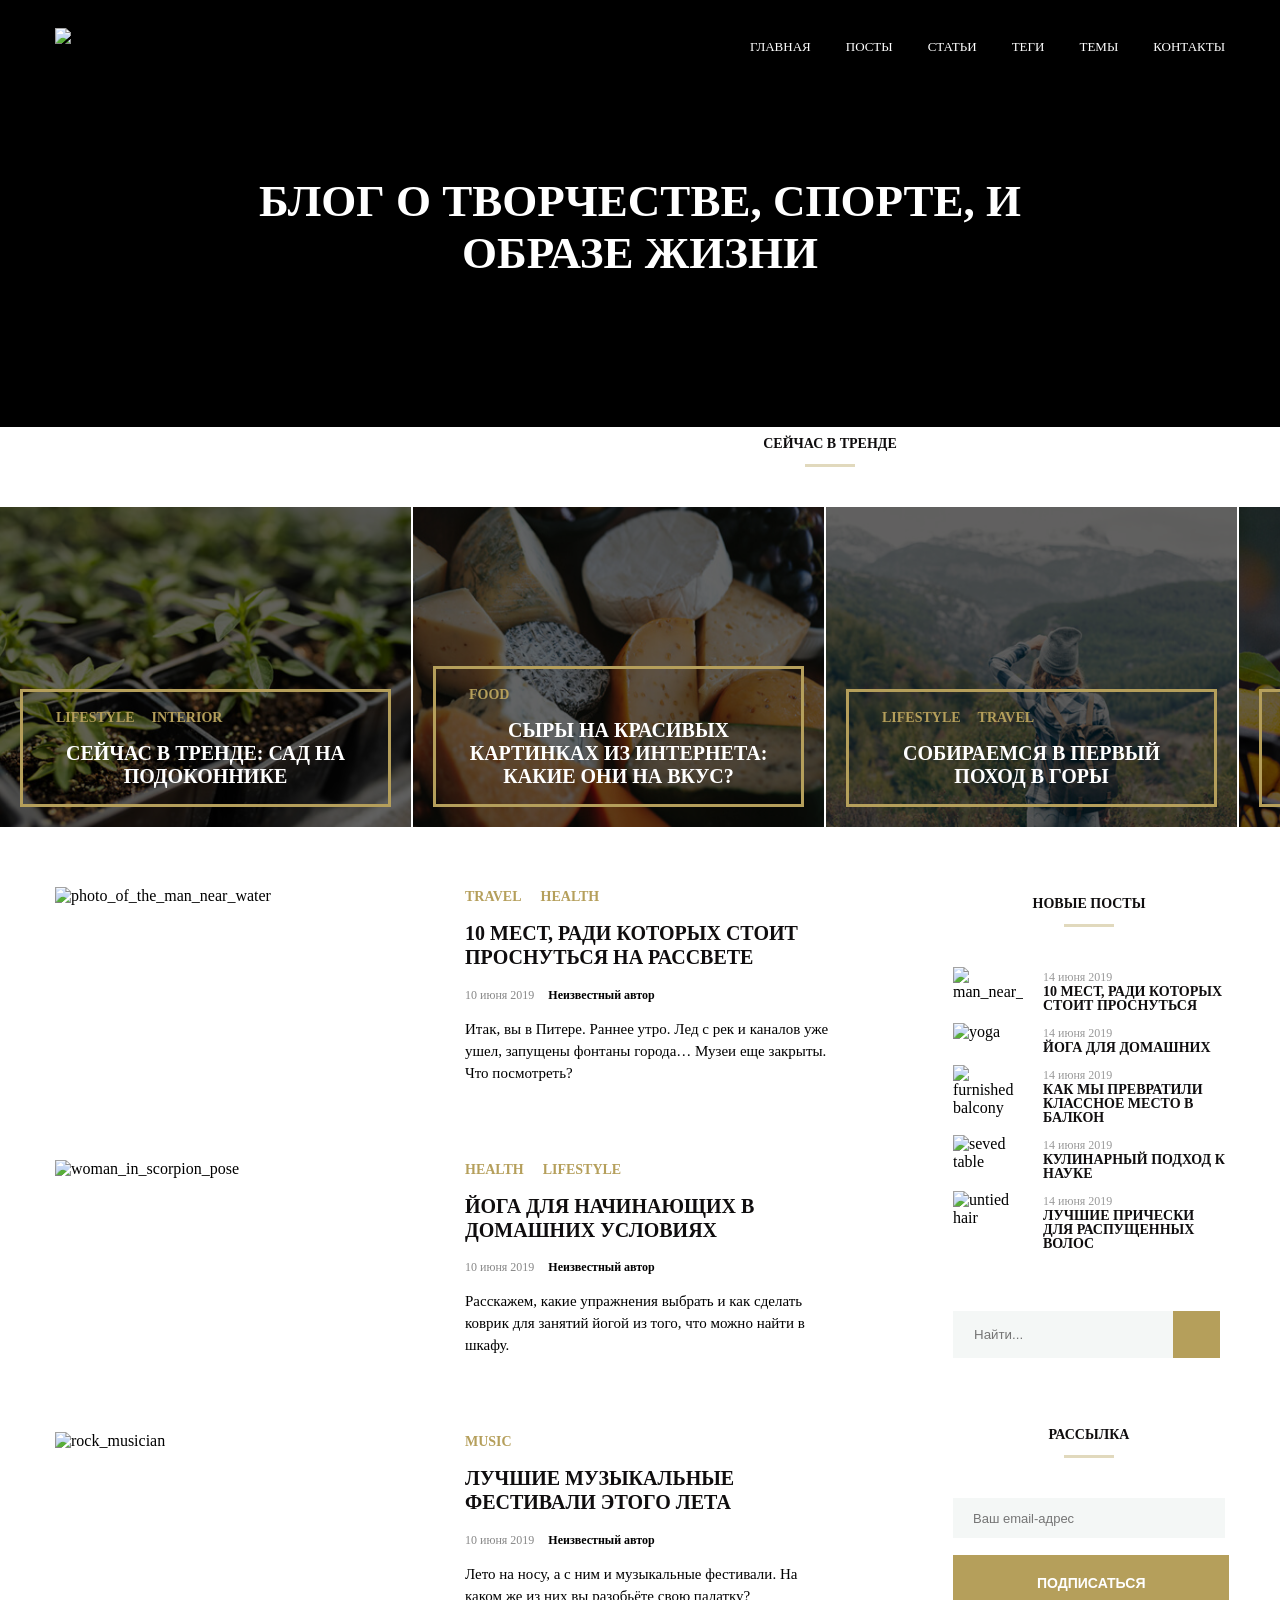
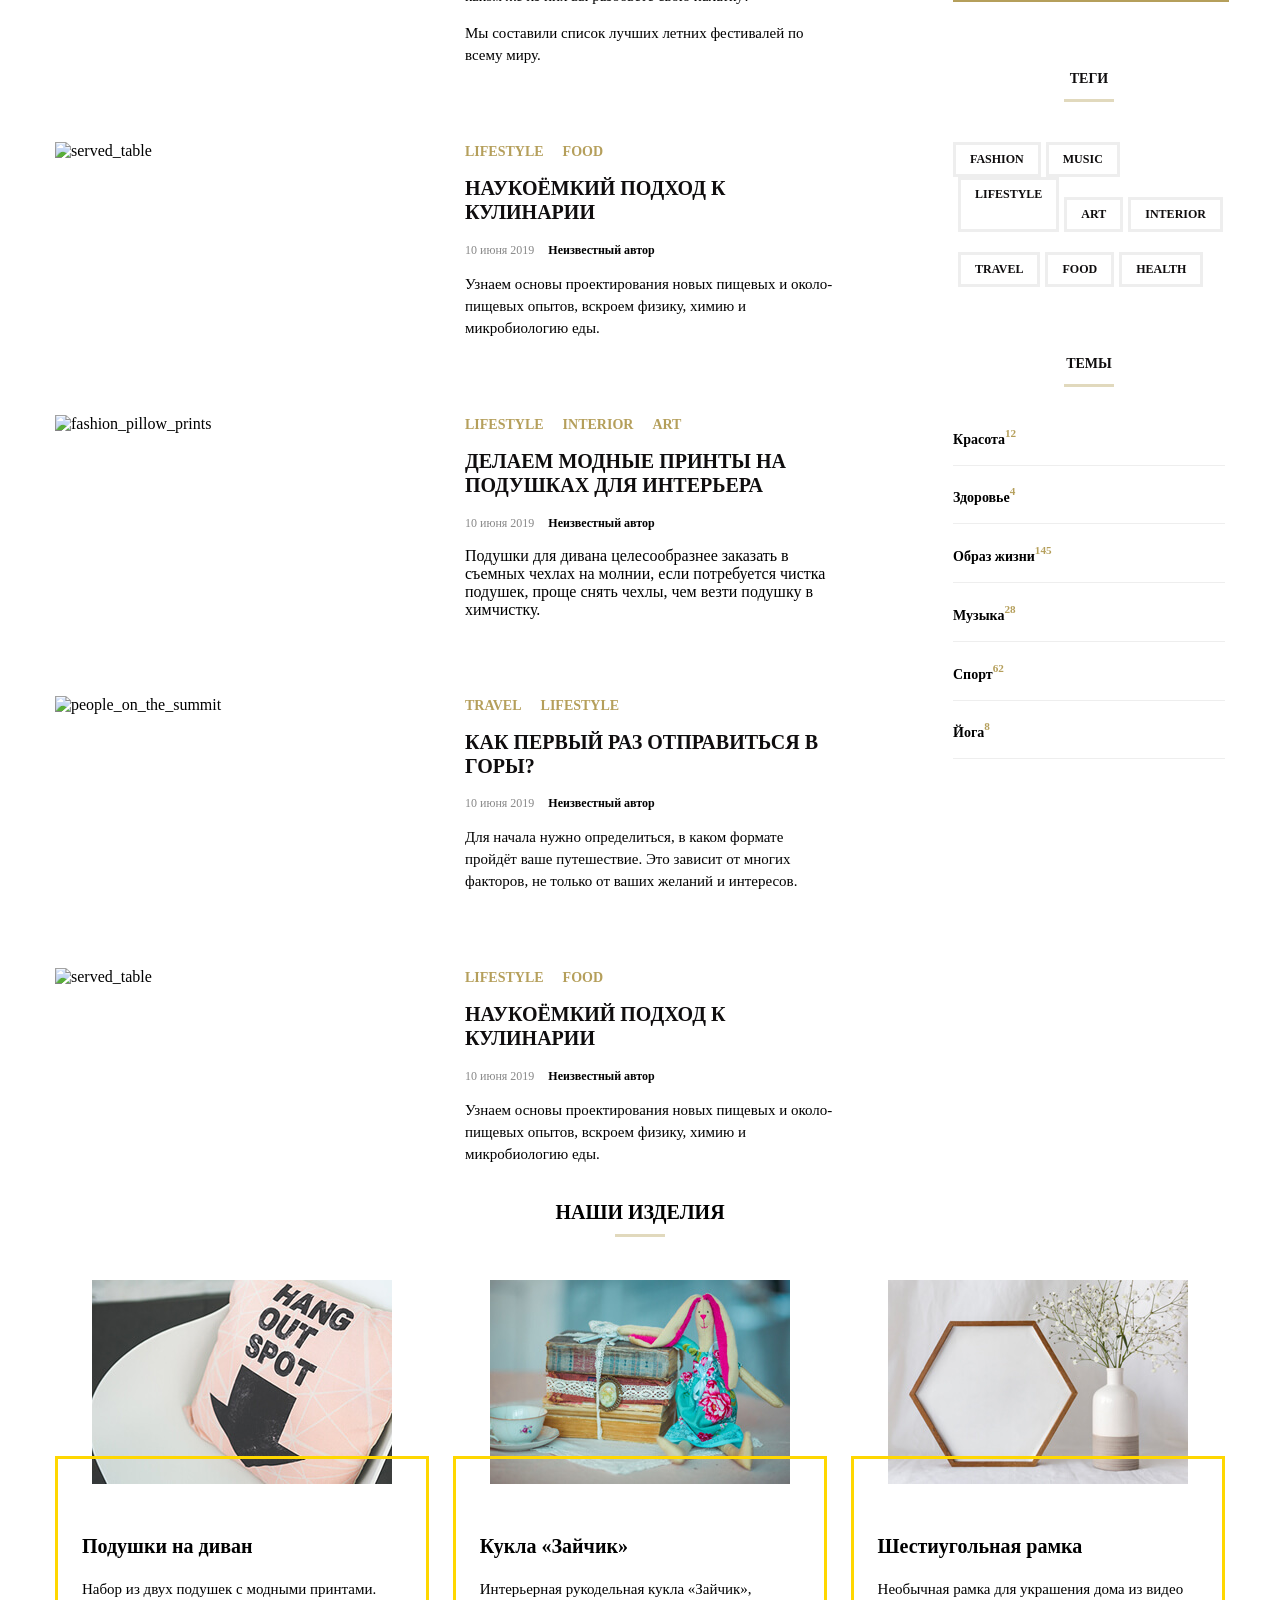
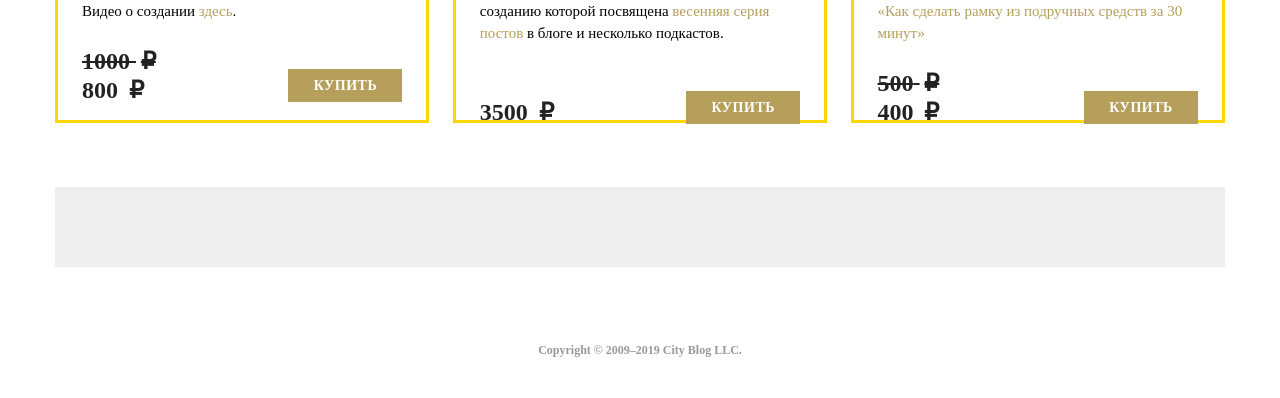
==== commit 82f2e560: "v4.0_diploma Исправил тренд-секцию" ====
--- a/index.html
+++ b/index.html
@@ -41,96 +41,74 @@
           <h1 class="header-title">блог о творчестве, спорте, и образе жизни</h1>
         </div>
       </header>
-<section class="trend-section">
-    <div class="trend-heading-wrapper">
-      <h2 class="trend-heading"><a class="heading" href="#">Сейчас в тренде</a></h2>
-    </div>
-
-  <div class="trendbox">
-      <article class="trend-article">
-        <img src="./images/trend1.jpg"
-            class="trend-img" 
-            alt="">
-        
-        <div class="trendcard">
-          <div class="trend_tags">
-            <ul class="trend-list">
-              <li class="trend-list-item">
-                <a class="trend-list-link" href="#">lifestyle</a>
-              </li>
-              <li class="trend-list-item">
-                <a class="trend-list-link" href="#">interior</a>
-              </li>
-            </ul>
-          </div>
-          <div class="trend-title">
-            <p class="trend-text"><a class="trend-text-link" href="#">Сейчас в тренде: сад на подоконнике</a></p>
-          </div>
-        </div>
-      </article>
-      <article class="trend-article">
-        <img src="./images/trend2.jpg"
-            class="trend-img" 
-            alt="">
-        
-        <div class="trendcard">
-          <div class="trend_tags">
-            <ul class="trend-list">
-              <li class="trend-list-item">
-                <a class="trend-list-link" href="#">food</a>
-              </li>
-              
-            </ul>
-          </div>
-          <div class="trend-title">
-            <p class="trend-text"><a class="trend-text-link" href="#">сыры на красивых картинках из интернета: какие они на вкус?</a></p>
-          </div>
-        </div>
-      </article>
-      <article class="trend-article">
-        <img src="./images/trend3.jpg"
-            class="trend-img" 
-            alt="">
-        
-        <div class="trendcard">
-          <div class="trend_tags">
-            <ul class="trend-list">
-              <li class="trend-list-item">
-                <a class="trend-list-link" href="#">lifestyle</a>
-              </li>
-              <li class="trend-list-item">
-                <a class="trend-list-link" href="#">travel</a>
-              </li>
-            </ul>
-          </div>
-          <div class="trend-title">
-            <p class="trend-text"><a class="trend-text-link" href="#">Собираемся в первый поход в горы</a></p>
-          </div>
-        </div>
-      </article>
-      <article class="trend-article">
-        <img src="./images/trend4.jpg"
-            class="trend-img" 
-            alt="">
-        
-        <div class="trendcard">
-          <div class="trend_tags">
-            <ul class="trend-list">
-              <li class="trend-list-item">
-                <a class="trend-list-link" href="#">food</a>
-              </li>
-              <li class="trend-list-item">
-                <a class="trend-list-link" href="#">health</a>
-              </li>
-            </ul>
-          </div>
-          <div class="trend-title">
-            <p class="trend-text"><a class="trend-text-link" href="#">Сейчас в тренде: Сколько витамина в лимоне?</a></p>
-          </div>
-        </div>
-      </article>
-  </div>
-</section>
+      <section class="trend-section">
+        <h2 class="trend-heading"><a class="heading" href="#">Сейчас в тренде</a></h2>
+      
+        <div class="trendbox">
+      
+            <article class="trend-article trend-article-01">
+              <div class="trendcard">
+                <ul class="trend-list">
+                  <li class="trend-list-item">
+                    <a class="trend-list-link" href="#">lifestyle</a>
+                  </li>
+                  <li class="trend-list-item">
+                    <a class="trend-list-link" href="#">interior</a>
+                  </li>
+                </ul>
+                <div class="trend-title">
+                  <p class="trend-text"><a class="trend-text-link" href="#">Сейчас в тренде: сад на подоконнике</a></p>
+                </div>
+              </div>
+            </article>
+      
+            <article class="trend-article trend-article-02">
+              <div class="trendcard">
+                <ul class="trend-list">
+                  <li class="trend-list-item">
+                    <a class="trend-list-link" href="#">food</a>
+                  </li>
+                </ul>
+                <div class="trend-title">
+                  <p class="trend-text"><a class="trend-text-link" href="#">сыры на красивых картинках из интернета: какие они на вкус?</a></p>
+                </div>
+              </div>
+            </article>
+      
+            <article class="trend-article trend-article-03">
+              <div class="trendcard">
+                <ul class="trend-list">
+                  <li class="trend-list-item">
+                    <a class="trend-list-link" href="#">lifestyle</a>
+                  </li>
+                  <li class="trend-list-item">
+                    <a class="trend-list-link" href="#">travel</a>
+                  </li>
+                </ul>
+                <div class="trend-title">
+                  <p class="trend-text"><a class="trend-text-link" href="#">Собираемся в первый поход в горы</a></p>
+                </div>
+              </div>
+            </article>
+      
+            <article class="trend-article trend-article-04">
+              <div class="trendcard">
+                <ul class="trend-list">
+                  <li class="trend-list-item">
+                    <a class="trend-list-link" href="#">food</a>
+                  </li>
+                  <li class="trend-list-item">
+                    <a class="trend-list-link" href="#">health</a>
+                  </li>
+                </ul>
+                <div class="trend-title">
+                  <p class="trend-text"><a class="trend-text-link" href="#">Сейчас в тренде: Сколько витамина в лимоне?</a></p>
+                </div>
+              </div>
+            </article>
+      
+        </div>
+      </section>
    
       <div class="main">
         <div class="main-wrapper">
@@ -475,7 +453,7 @@
 <div class="products-wrapper ">
   
   <div class="products">
-    <article class="product">
+    <article class="product"> 
 
       <div class="product__imgbox">
         <img class="product__img" src="./images/shop-item-desk1.jpg" alt="Превью товара: Подушки">
@@ -508,7 +486,9 @@
     </article>
   <article class="product">
       <div class="product__imgbox">
-        <img class="product__img" src="./images/shop-item-desk2.jpg" alt="Превью товара">
+        <img class="product__img" 
+              src="./images/shop-item-desk2.jpg" 
+              alt="Превью товара">
       </div>
       <div class="product__body">
         <div class="product__content">
--- a/css/style.css
+++ b/css/style.css
@@ -1,3 +1,7 @@
+*, *::after, *::before {
+  box-sizing: border-box;
+}
+
 @font-face {
     font-family: OpenSans;
     src: url(https://netology-code.github.io/html-2-diploma/sources/fonts/OpenSans-Regular.woff);
@@ -95,7 +99,7 @@
 .main-wrapper {
   width: 1200px;
   padding: 0 15px;
-  box-sizing: border-box;
+  /* box-sizing: border-box; */
   display: flex;
   justify-content: space-between;
   margin: auto;
@@ -111,9 +115,6 @@
   margin-right: auto;
   text-align: center;
 }
-.trend-heading-wrapper {
-  
-}
 
 .heading {
   box-sizing: border-box;
@@ -121,7 +122,7 @@
   font-size: 14px;
   text-transform: uppercase;
   text-decoration: none;
-  color: #0f0d0e;
+  color: #000000;
 }
 
 .trend-heading {
@@ -141,36 +142,21 @@
       
 .trendbox {
   display: flex;
-  flex-wrap: wrap;
 }
 
 .trend-article {
-  width: calc(25% - 2px);
+  width: calc(25% - 4px);
   height: 320px;
+  background-position: center;
+  background-size: cover; 
+  padding: 20px;
   display: flex;
-  /* box-sizing: border-box; */
+  align-items: end;
   position: relative;
-  overflow: hidden;
-  /* background-color: black; */
 }
 
 .trend-article:not(:first-child) {
   margin-left: 2px;
-}
-
-.trend-img {
-  display: block;
-  width: 100%; 
-}
-
-.trendcard {
-  position: absolute;
-  top: 50%;
- width: 90%;
-  text-align: left;
-  margin: 5%;
-   border: 3px solid rgb(181, 159, 91);
-   z-index: 1;
 }
 
 .trend-article::after {
@@ -184,24 +170,39 @@
   opacity: 0.6;
 }
 
-.trend_tags {
-  margin-top: 0;
-  margin-left: 0;
-  padding-left: 0;
-  
+.trend-article-01 {
+  background-image: url('../images/trend1.jpg');
+}
+
+.trend-article-02 {
+  background-image: url('../images/trend2.jpg');
+}
+
+.trend-article-03 {
+  background-image: url('../images/trend3.jpg');
+}
+
+.trend-article-04 {
+  background-image: url('../images/trend4.jpg');
+}
+
+.trendcard {
+  margin-top: 140px;
+  padding: 16px;
+  border: 3px solid rgb(181, 159, 91);
+  position: relative;
+  z-index: 2;
 }
 
 .trend-list {
-  margin-top: 0;
-  margin-left: 10px;
-  padding-left: 0;
   list-style: none;
+  margin: 0;
+  padding: 0;
   display: flex;
   flex-wrap: wrap;
-  text-align: center;
-}
-
-.trend-list-item:not(:first-child) {
+}
+
+ .trend-list-item { 
   margin-left: 17px;
 }
 
@@ -214,20 +215,22 @@
   text-decoration: none;
   z-index: 2;
 }
+.trend-title {
+  margin-top: 16px;
+}
 
 .trend-text {
-   
+  margin: 0;
 }
 
 .trend-text-link {
   position: relative;
   text-decoration: none;
-    text-transform: uppercase;
-    color: #ffffff;
-    font-size: 20px;
-    font-weight: 700;
-}
-
+  text-transform: uppercase;
+  color: #ffffff;
+  font-size: 20px;
+  font-weight: 700;
+}
 
 /* *******************************************
 ****************NEWS************************
@@ -611,7 +614,7 @@
   display: block;
   text-decoration: none;
   text-transform: uppercase;
-  color: #0f0d0e;
+  color: #000000;
   font-size: 20px;
   line-height: 24px;
 }
@@ -654,8 +657,11 @@
   margin-top: -30px;
   border: 3px solid #ffd700;
   height: 267px;
-  padding: 55px 24px 28px;
-  position: relative;
+  padding-top: 55px;
+    padding-left: 24px;
+    padding-right: 24px;
+    padding-bottom: 28px;
+    position: relative;
 }
 
 .product__title {
@@ -696,12 +702,18 @@
   margin-bottom: 5px;
 }
 
+.product__prices {
+  margin-top: -1030px;
+  display: block;
+}
+
 .product__price {
   font-size: 24px;
   font-weight: 700;
   color: #222;
   line-height: 1;
-  display: flex;
+  display: block;
+ 
 }
 .currency {
   margin-left: .2em;
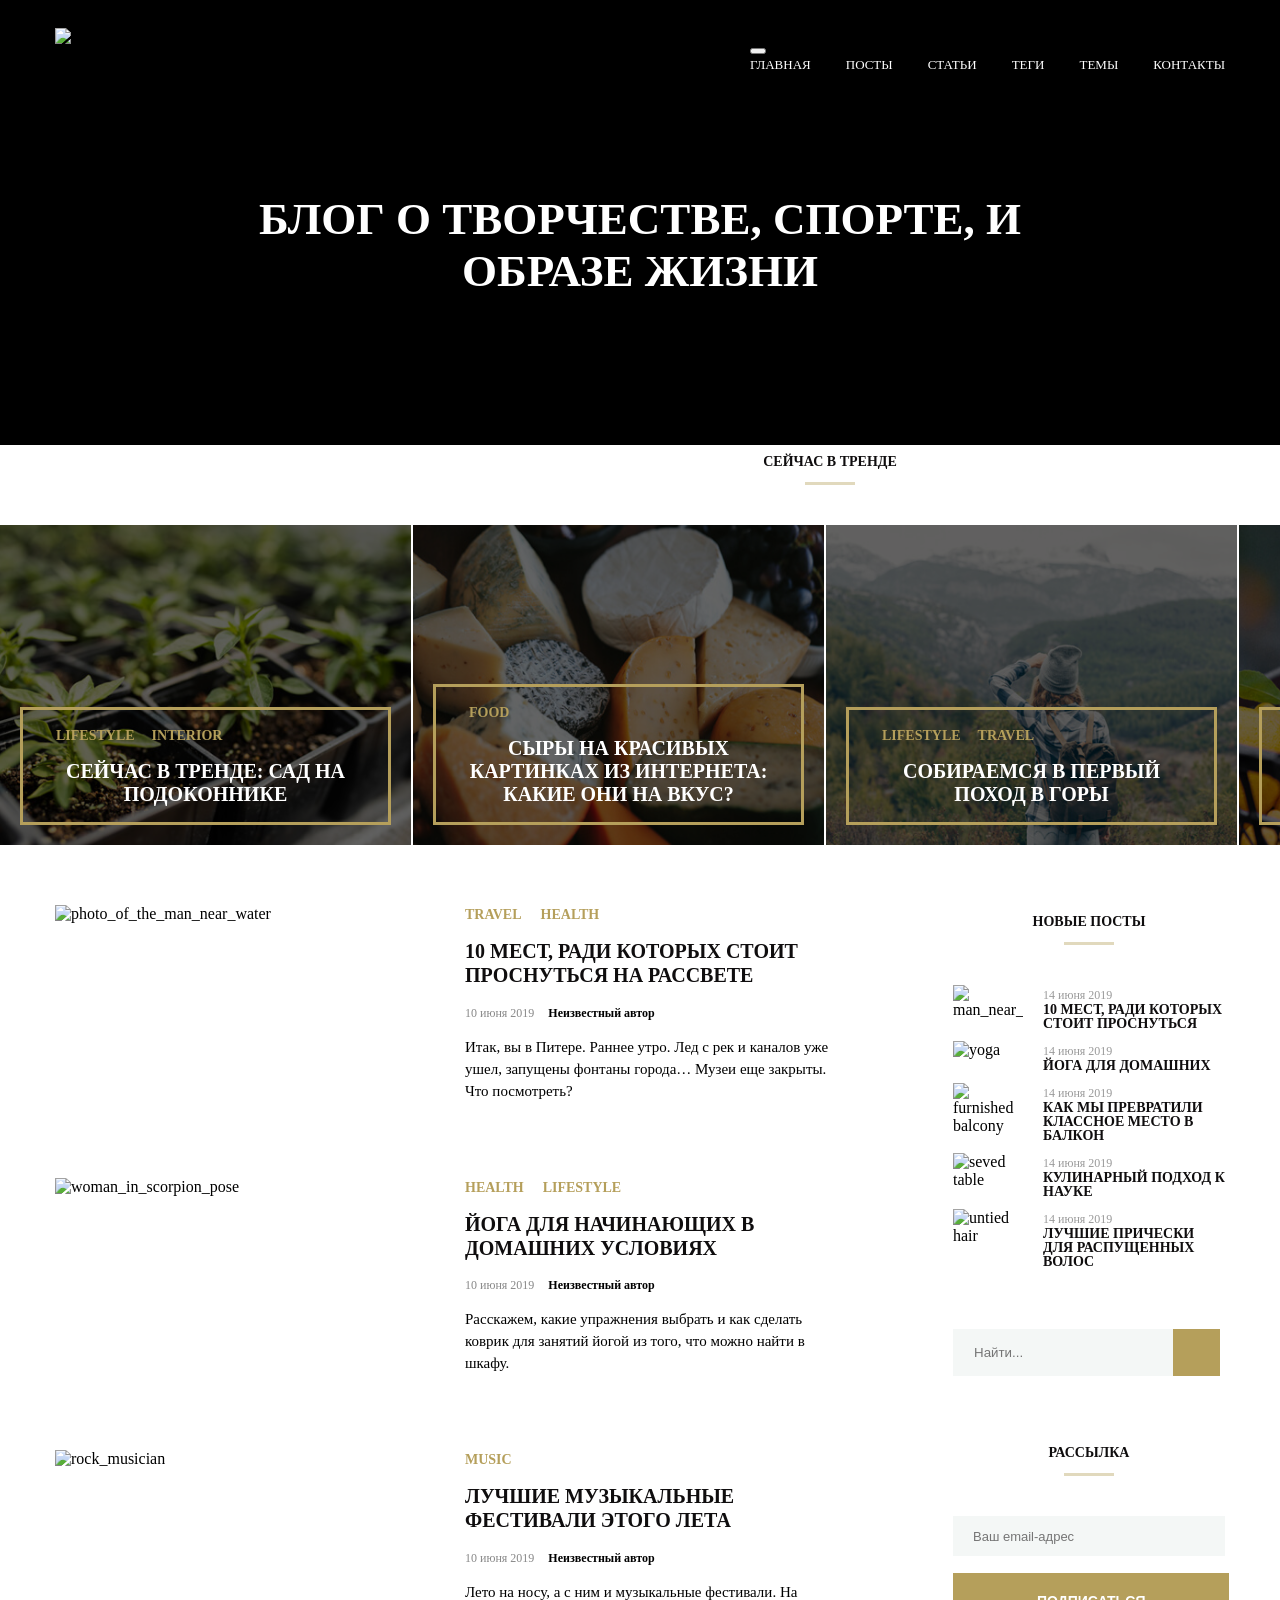
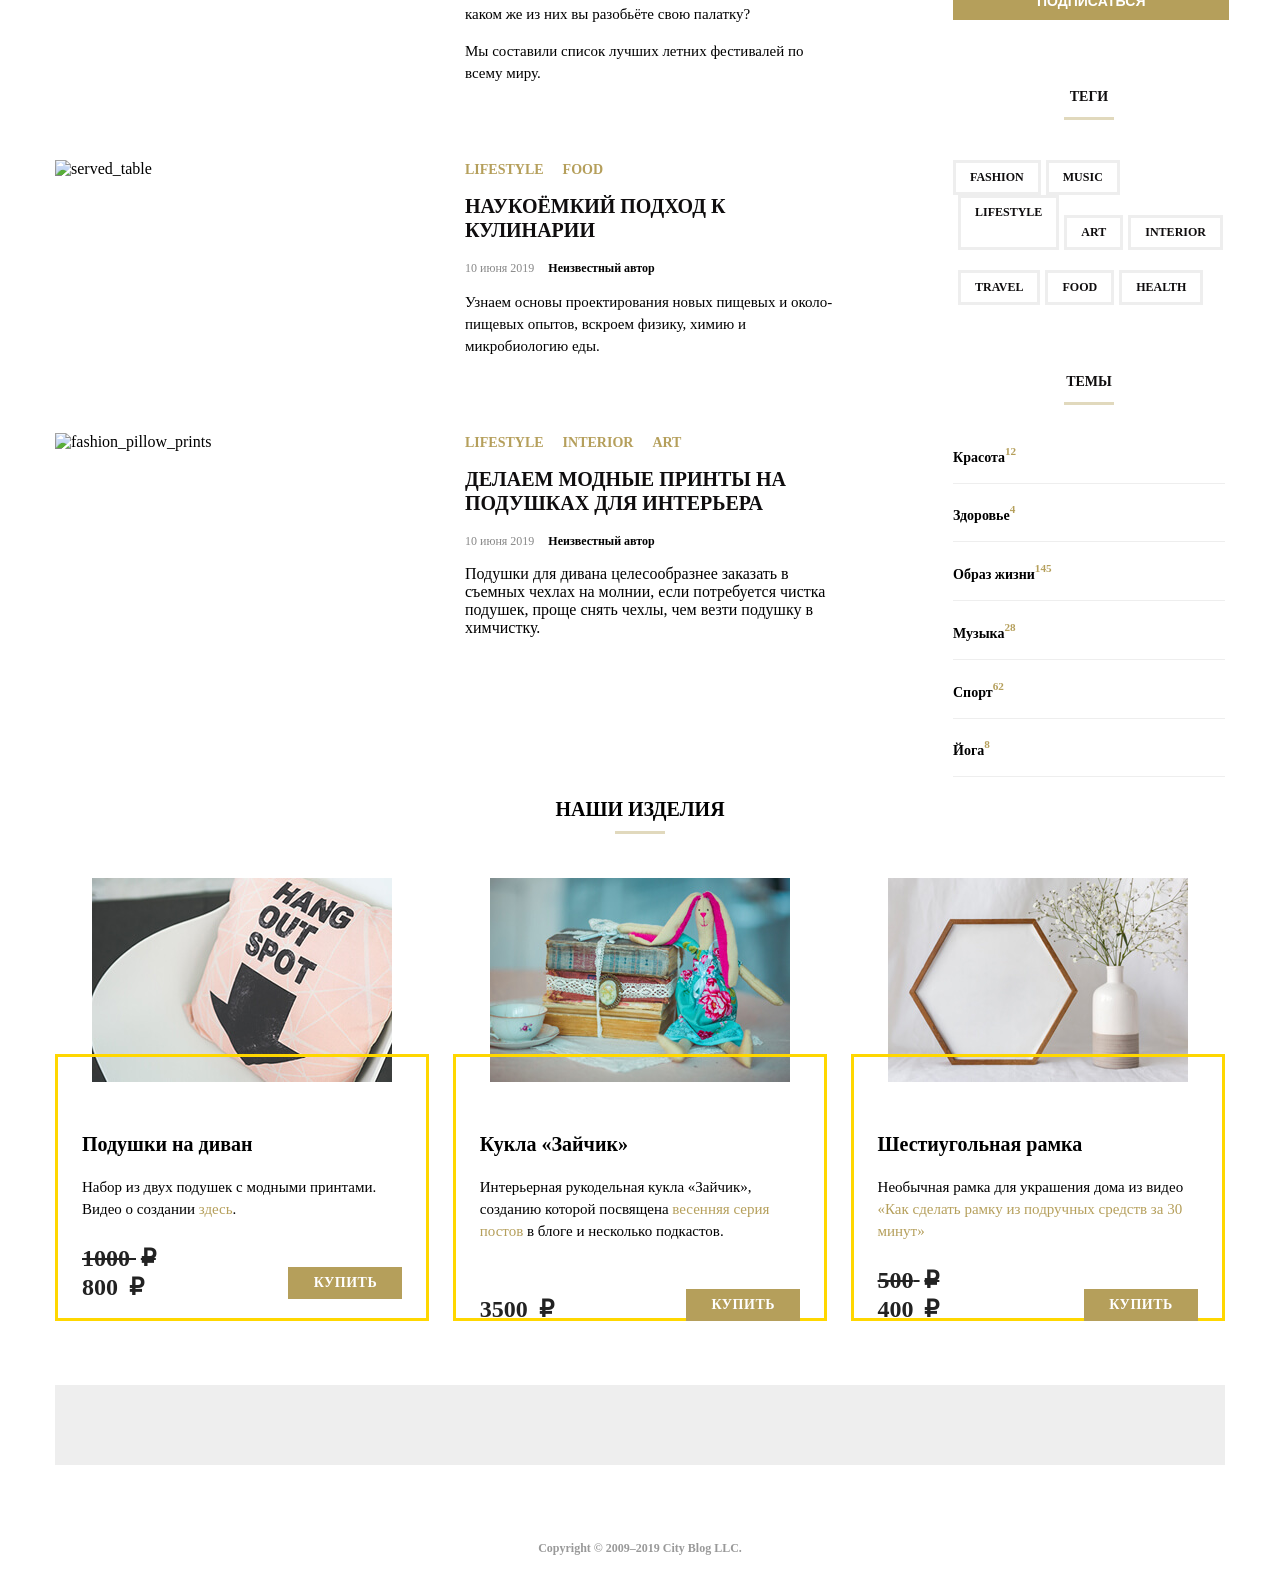
==== commit d934acd5: "v5.0_diploma" ====
--- a/index.html
+++ b/index.html
@@ -14,8 +14,16 @@
     <header class="header">
         <div class="header-wrapper">
           <div class="container">
-            <img src="https://netology-code.github.io/html-2-diploma/sources/images/noemi-logo.svg" class="header-logo" alt="logo" width="180">
+            <img src="https://netology-code.github.io/html-2-diploma/sources/images/noemi-logo.svg" 
+            class="header-logo" 
+            alt="logo" width="180">
             <nav class="menu">
+              
+              <button class="menu__button">
+                <span class="menu__button-label"></span> 
+              </button>
+      
+
               <ul class="menu-list">
                 <li class="menu-list-item">
                   <a class="menu-link" href="#0">главная</a>
@@ -251,6 +259,7 @@
                 </p>
               </div>
             </article>
+<!-- 
             <article class="newsfeed">
               <div class="news-preview">
                 <img class="hiking" src="https://netology-code.github.io/html-2-diploma/sources/images/last-post6.jpg" alt="people_on_the_summit" width="380">
@@ -303,6 +312,7 @@
                 </div>
               </div>
             </article>
+             -->
           </main>
           <aside class="new-posts">
             <section class="posts">
@@ -456,7 +466,11 @@
     <article class="product"> 
 
       <div class="product__imgbox">
-        <img class="product__img" src="./images/shop-item-desk1.jpg" alt="Превью товара: Подушки">
+        <picture class="product__img">
+          <source srcset="./images/shop-item-mobile1.jpg" media="(max-width:640px)"> 
+            <source srcset="./images/shop-item-tablet1.jpg" media="(min-width:641px) and (max-width:1200px)">
+              <img src="./images/shop-item-desk1.jpg" alt="Превью товара: Подушки">
+      </picture>
       </div>
 
       <div class="product__body">
@@ -485,10 +499,12 @@
       </div>
     </article>
   <article class="product">
-      <div class="product__imgbox">
-        <img class="product__img" 
-              src="./images/shop-item-desk2.jpg" 
-              alt="Превью товара">
+    <div class="product__imgbox">
+      <picture class="product__img">
+        <source srcset="./images/shop-item-mobilet2.jpg" media="(max-width:640px)"> 
+          <source srcset="./images/shop-item-tablet2.jpg" media="(min-width:641px) and (max-width:1200px)">
+            <img src="images/shop-item-desk2.jpg" alt="Превью товара">
+    </picture>
       </div>
       <div class="product__body">
         <div class="product__content">
@@ -509,9 +525,13 @@
         </footer>
       </div>
     </article>
-  <article class="product">
+    <article class="product">
       <div class="product__imgbox">
-        <img class="product__img" src="./images/shop-item-desk3.jpg" alt="Превью товара">
+        <picture class="product__img">
+          <source srcset="./images/shop-item-mobilet3.jpg" media="(max-width:640px)"> 
+            <source srcset="./images/shop-item-tablet3.jpg" media="(min-width:641px) and (max-width:1200px)">
+              <img src="images/shop-item-desk3.jpg" alt="Превью товара">
+      </picture>
       </div>
       <div class="product__body">
         <div class="product__content">
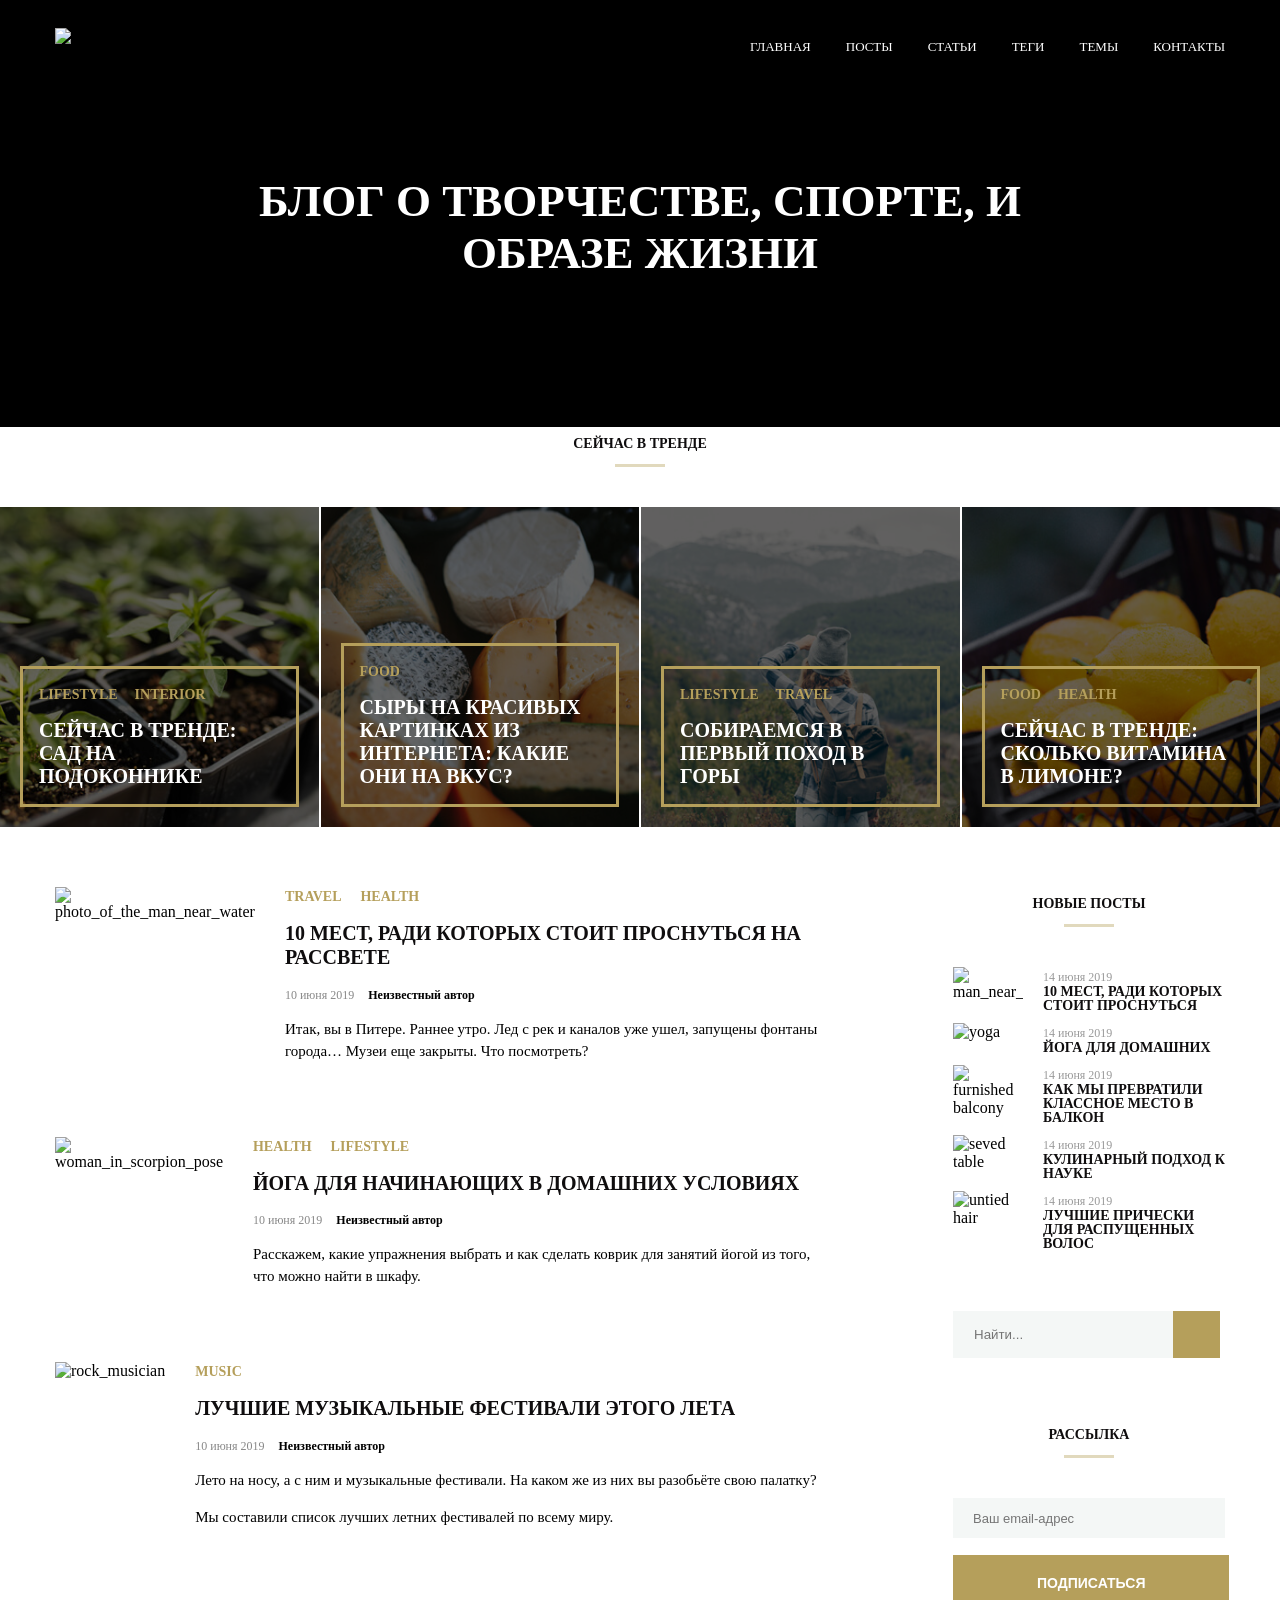
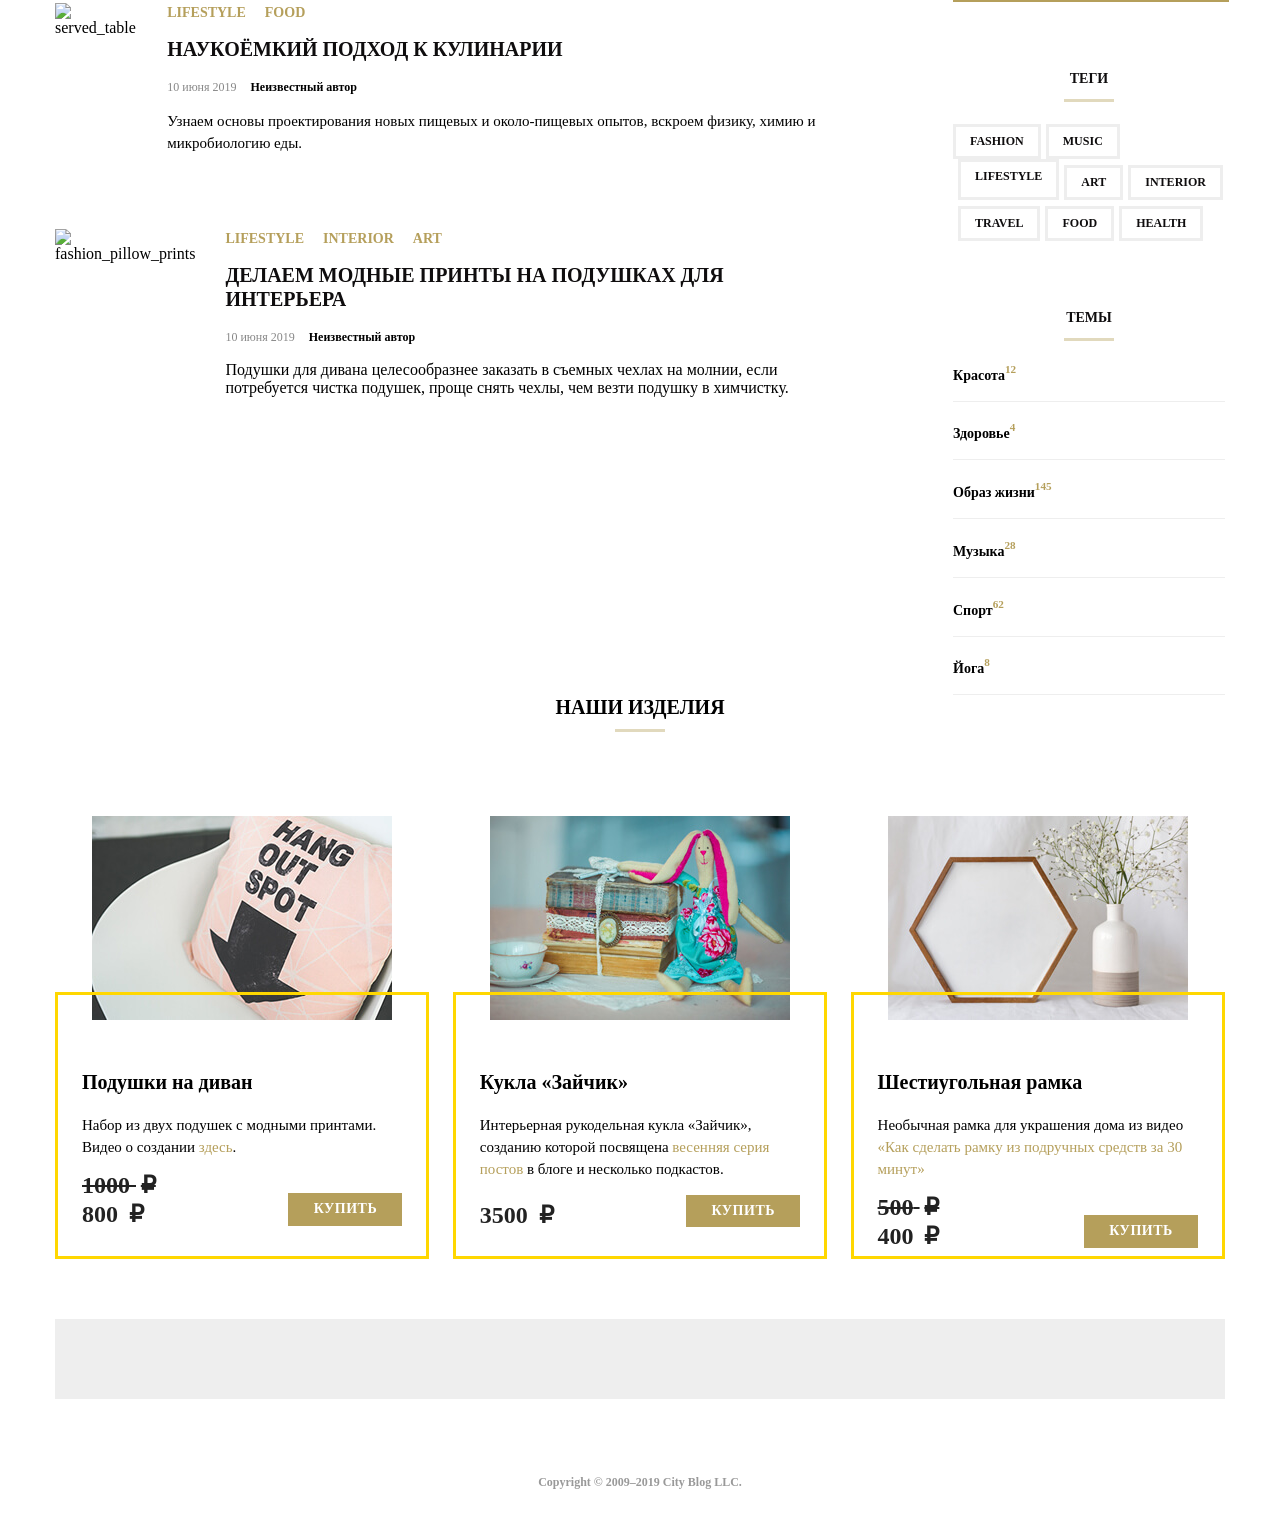
==== commit 95194f73: "v6.0_diploma Исправил "width" на "max-width" и другие неточности. А также разбил css на несколько ф" ====
--- a/index.html
+++ b/index.html
@@ -7,6 +7,13 @@
     <meta http-equiv="X-UA-Compatible" content="ie=edge"> 
     
     <link rel="stylesheet" href="./css/style.css">
+    <link rel="stylesheet" href="./css/header.css">
+    <link rel="stylesheet" href="./css/trending.css">
+    <link rel="stylesheet" href="./css/news.css">
+    <link rel="stylesheet" href="./css/aside.css">
+    <link rel="stylesheet" href="./css/products.css">
+    <link rel="stylesheet" href="./css/footer.css">
+    <link rel="stylesheet" href="./css/tablet_media.css">
     <title>MQ Diploma</title>
 </head>
 
--- a/css/style.css
+++ b/css/style.css
@@ -1,4 +1,6 @@
-*, *::after, *::before {
+*, 
+*::after, 
+*::before {
   box-sizing: border-box;
 }
 
@@ -20,53 +22,7 @@
   margin: 0;
   font-family: OpenSans;
 }
-  
-.header {
-  background-image: url('https://netology-code.github.io/html-2-diploma/sources/images/banner-bg.jpg');
-  background-repeat: no-repeat;
-  background-position: center center;
-  background-size: cover;
-  background-color: #000000;
-  position: relative;
-  padding: 28px 0;
-}
-
-.header-wrapper {
-  width: 1200px;
-  padding: 0 15px;
-  margin: auto;
-  position: relative;
-  z-index: 1;
-}
-
-.header::after {
-content: "";
-background-color: #000000;
-position: absolute;
-top: 0;
-left: 0;
-right: 0;
-bottom: 0;
-opacity: 0.6;
-}
-  
-.container {
-display: flex;
-justify-content: space-between;
-align-items: flex-start;
-}
-  
-.header-title {
-padding: 120px 0;
-font-size: 45px;
-position: relative;
-text-transform: uppercase;
-color: #ffffff;
-margin: auto;
-max-width: 800px;
-text-align: center;
-}
-  
+   
 .menu {
 padding-top: 9px;
 }
@@ -79,745 +35,26 @@
 margin-top: 0;
 margin-bottom: 0;
 }
-  
-  .menu-link {
-    text-decoration: none;
-    text-transform: uppercase;
-    color: #ffffff;
-    font-size: 13px;
-    font-weight: 400;
-  }
-  
-  .menu-list-item:nth-child(n + 2) {
-    margin-left: 35px;
-  }
-  
-  .main {
-    margin-top: 60px;
-  }
-  
-.main-wrapper {
-  width: 1200px;
-  padding: 0 15px;
-  /* box-sizing: border-box; */
-  display: flex;
-  justify-content: space-between;
-  margin: auto;
-}
-  /* ***************************
-  *****************TRENDING 
-  **********************************************************/
-.trend-section {
-  /* border: 3px solid red; */
-  width: 1660px;
-  box-sizing: content-box;
-  margin-left: auto;
-  margin-right: auto;
-  text-align: center;
-}
 
-.heading {
-  box-sizing: border-box;
-  font-weight: bold;
-  font-size: 14px;
-  text-transform: uppercase;
-  text-decoration: none;
-  color: #000000;
-}
-
-.trend-heading {
-  margin: 0;
-  text-align: center;
-  margin-bottom: 40px;
-}
-
-.trend-heading::after {
-  content: "";
-  display: block;
-  height: 3px;
-  width: 50px;
-  background-color: #e1d9bd;
-  margin: 10px auto 0;
-}
-      
-.trendbox {
-  display: flex;
-}
-
-.trend-article {
-  width: calc(25% - 4px);
-  height: 320px;
-  background-position: center;
-  background-size: cover; 
-  padding: 20px;
-  display: flex;
-  align-items: end;
-  position: relative;
-}
-
-.trend-article:not(:first-child) {
-  margin-left: 2px;
-}
-
-.trend-article::after {
-  content: "";
-  background-color: #000000;
-  position: absolute;
-  top: 0;
-  left: 0;
-  right: 0;
-  bottom: 0;
-  opacity: 0.6;
-}
-
-.trend-article-01 {
-  background-image: url('../images/trend1.jpg');
-}
-
-.trend-article-02 {
-  background-image: url('../images/trend2.jpg');
-}
-
-.trend-article-03 {
-  background-image: url('../images/trend3.jpg');
-}
-
-.trend-article-04 {
-  background-image: url('../images/trend4.jpg');
-}
-
-.trendcard {
-  margin-top: 140px;
-  padding: 16px;
-  border: 3px solid rgb(181, 159, 91);
-  position: relative;
-  z-index: 2;
-}
-
-.trend-list {
-  list-style: none;
-  margin: 0;
-  padding: 0;
-  display: flex;
-  flex-wrap: wrap;
-}
-
- .trend-list-item { 
-  margin-left: 17px;
-}
-
-.trend-list-link {
-  position: relative;
-  text-transform: uppercase;
-  color: #b59f5b;
-  font-size: 14px;
-  font-weight: bold;
-  text-decoration: none;
-  z-index: 2;
-}
-.trend-title {
-  margin-top: 16px;
-}
-
-.trend-text {
-  margin: 0;
-}
-
-.trend-text-link {
-  position: relative;
+.menu-link {
   text-decoration: none;
   text-transform: uppercase;
   color: #ffffff;
-  font-size: 20px;
-  font-weight: 700;
+  font-size: 13px;
+  font-weight: 400;
 }
 
-/* *******************************************
-****************NEWS************************
-*********************************************** */
-  .news {
-    width: 780px;
+.menu-list-item:nth-child(n + 2) {
+  margin-left: 35px;
+}
+
+@media (min-width: 1201px) {
+  .menu__button {
+    display: none;
+  }
+
+  .trend-article:not(:first-child) {
+    margin-left: 2px;
   }
   
-  .newsfeed {
-    display: flex;
-  }
-  
-  .news-preview > img {
-    display: block;
-  }
-  
-  .news-info {
-    box-sizing: border-box;
-    margin-left: 30px;
-  }
-  
-  .tags {
-    margin-top: 0;
-    margin-left: 0;
-    padding-left: 0;
-    list-style: none;
-    display: flex;
-    flex-wrap: wrap;
-  }
-  
-  .tags-list-link {
-    text-transform: uppercase;
-    color: #b59f5b;
-    font-size: 14px;
-    font-weight: bold;
-    text-decoration: none;
-  }
-  
-  .tags-list-item:nth-child(n + 2) {
-    margin-left: 19px;
-  }
-  
-  .news:nth-child(n + 2) {
-    margin-top: 70px;
-  }
-  
-  .newsfeed:nth-child(n + 2) {
-    margin-top: 61px;
-  }
-  
-  .news-name-link {
-    display: block;
-    text-decoration: none;
-    text-transform: uppercase;
-    color: #0f0d0e;
-    font-size: 20px;
-    line-height: 24px;
-  }
-  
-  .news-name {
-    margin-top: 0;
-  }
-  
-  .time {
-    color: #888888;
-    display: block;
-    font-size: 12px;
-  }
-  
-  .date_author {
-    display: flex;
-    flex-wrap: wrap;
-    font-size: 12px;
-  }
-  
-  .date_author-link {
-    font-weight: bold;
-    margin-left: 14px;
-    text-decoration: none;
-    color: #000000;
-  }
-  
-  .news-description {
-    display: block;
-    font-size: 15px;
-    line-height: 22px;
-  }
-  
-  .section-title {
-    font-size: 18px;
-  }
-  /*            ASIDE                */
-  /*           новые посты           */
-  /*                                 */
-  
-  .new-posts {
-    width: 272px;
-  }
-  
-  .heading {
-    box-sizing: border-box;
-    font-weight: bold;
-    font-size: 14px;
-    text-transform: uppercase;
-    text-decoration: none;
-    color: #0f0d0e;
-  }
-  
-  .heading-new-posts {
-    margin: 0;
-    text-align: center;
-    margin-bottom: 40px;
-  }
-  
-  .heading-new-posts::after {
-    content: "";
-    display: block;
-    height: 3px;
-    width: 50px;
-    background-color: #e1d9bd;
-    margin: 10px auto 0;
-  }
-  
-  .posts {
-    display: flex;
-    flex-direction: column;
-    width: 272px;
-  }
-  
-  .post-preview:not(:last-of-type) {
-    margin-bottom: 10px;
-  }
-  
-  .post-preview {
-    display: flex;
-  }
-  
-  .post-img {
-    display: block;
-  }
-  
-  .post-meta {
-    padding-top: 0;
-    margin-top: 0;
-  }
-  
-  .post-info {
-    margin-left: 20px;
-  }
-  
-  .post-date {
-    color: #9a9a9a;
-    font-size: 12px;
-  }
-  
-  .post-name {
-    font-size: 14px;
-    margin: 0;
-    line-height: 1;
-  }
-  
-  .post-name-link {
-    font-weight: bold;
-    font-size: 14px;
-    text-transform: uppercase;
-    text-decoration: none;
-    color: #0f0d0e;
-  }
-  /* .........................
-  ..................форма поиска................*/
-  .search-query {
-    display: flex;
-    flex-wrap: wrap;
-    margin-top: 60px;
-  }
-  
-  .field {
-    width: 220px;
-    background-color: #f4f7f6;
-    height: 47px;
-    padding-left: 21px;
-    box-sizing: border-box;
-    vertical-align: middle;
-    border: none;
-  }
-  
-  .button {
-    background-image: url(https://netology-code.github.io/html-2-diploma/sources/images/search.svg);
-    background-position: center;
-    background-size: 50%;
-    width: 47px;
-    height: 47px;
-    box-sizing: border-box;
-    padding-left: 0;
-    border: none;
-  
-    cursor: pointer;
-    background-color: #b59f5b;
-    background-repeat: no-repeat;
-  }
-  
-  .mail {
-    margin-top: 60px;
-  }
-  
-  .mailing-heading-link,
-  .heading-tags-link,
-  .heading-topics-link {
-    box-sizing: border-box;
-    font-weight: bold;
-    font-size: 14px;
-    text-transform: uppercase;
-    text-decoration: none;
-    color: #0f0d0e;
-    margin-top: 0;
-  }
-  
-  .mailing-heading {
-    margin: 0;
-    text-align: center;
-    margin-bottom: 40px;
-  }
-  
-  .mailing-heading::after {
-    content: "";
-    display: block;
-    height: 3px;
-    width: 50px;
-    background-color: #e1d9bd;
-    margin: 10px auto 0;
-  }
-  
-  .mailing-field {
-    box-sizing: border-box;
-    width: 272px;
-    border: none;
-    height: 47px;
-    font-size: 13px;
-    padding-left: 20px;
-    height: 40px;
-    background-color: #f4f7f6;
-  }
-  
-  .mail-button {
-    margin-top: 17px;
-    box-sizing: border-box;
-    height: 47px;
-    padding: 20px 84px;
-    border: none;
-    font-size: 14px;
-    color: #ffffff;
-    cursor: pointer;
-    background-color: #b59f5b;
-    background-repeat: no-repeat;
-    text-transform: uppercase;
-    font-weight: bold;
-  }
-  
-  .aside-tags {
-    margin-top: 60px;
-  }
-  
-  .heading-tags {
-    margin: 0;
-    text-align: center;
-    margin-bottom: 40px;
-  }
-  
-  .heading-tags::after {
-    content: "";
-    display: block;
-    height: 3px;
-    width: 50px;
-    background-color: #e1d9bd;
-    margin: 10px auto 0;
-  }
-  
-  
-  .aside-tags-list {
-    list-style: none;
-    padding: 0;
-    margin: 0;
-    display: flex;
-    flex-wrap: wrap;
-    box-sizing: border-box;
-  }
-  
-  .aside-tags-list-item {
-    border: 3px solid #eeeeee;
-  }
-  
-  .aside-tags-list-link {
-    color: #0f0d0e;
-    text-transform: uppercase;
-    font-size: 12px;
-    font-weight: bold;
-    text-decoration: none;
-    display: block;
-    padding: 7px 14px;
-  }
-  
-  .aside-tags-list-item:nth-child(n + 2) {
-    margin-left: 5px;
-  }
-  
-  .aside-tags-list-item:nth-child(n + 4) {
-    margin-top: 20px;
-  }
-  
-  .article-topics {
-    margin-top: 60px;
-  }
-  
-  .heading-topics {
-    margin: 0;
-    text-align: center;
-    margin-bottom: 40px;
-  }
-  
-  .heading-topics::after {
-    content: "";
-    display: block;
-    height: 3px;
-    width: 50px;
-    background-color: #e1d9bd;
-    margin: 10px auto 0;
-  }
-  
-  .topics {
-    margin: 0;
-    padding: 0;
-  }
-  
-  .topic {
-    border-bottom: 1px solid #eeeeee;
-    padding-bottom: 17px;
-    list-style-type: none;
-    margin-left: 0;
-    padding-left: 0;
-    text-align: left;
-  }
-  
-  .topic:nth-child(n + 2) {
-    padding-top: 20px;
-  }
-  
-  .topic-link {
-    font-size: 14px;
-    font-weight: bold;
-    text-decoration: none;
-    color: #000000;
-  }
-  
-  .sup {
-    font-style: normal;
-    font-size: 0.8em;
-    vertical-align: 0.6em;
-    color: #b59f5b;
-    font-weight: bold;
-  }
-/* *******************************************
-****************OUR PRODUCTS************************
-*********************************************** */
-.products_heading {
-  display: block;
-  box-sizing: border-box;
-  text-align: center;
-  margin-left: auto;
-  margin-right: auto;
 }
-
-.products_heading::after {
-  content: "";
-  display: block;
-  height: 3px;
-  width: 50px;
-  background-color: #e1d9bd;
-  margin: 10px auto 0;
-}
-.products-heading-link {
-  display: block;
-  text-decoration: none;
-  text-transform: uppercase;
-  color: #000000;
-  font-size: 20px;
-  line-height: 24px;
-}
-
-.products-wrapper {
-  width: 1200px;
-  padding: 0 15px;
-  box-sizing: border-box;
-  display: flex;
-  justify-content: space-between;
-  margin: auto;
-}
-
-.products {
-  display: flex;
-  flex-wrap: wrap;
-  align-items: flex-start;
-}
-
-.product {
-  box-sizing: border-box;
-  font-size: 14px;
-  margin-top: 2%;
-  width: 32%;
-}
-
-.product__imgbox {
-  height: 206px;
-
-}
-
-.product__img {
-  width: 300px;
-  margin-right: auto;
-  margin-left: auto;
-  display: block;
-}
-
-.product__body {
-  margin-top: -30px;
-  border: 3px solid #ffd700;
-  height: 267px;
-  padding-top: 55px;
-    padding-left: 24px;
-    padding-right: 24px;
-    padding-bottom: 28px;
-    position: relative;
-}
-
-.product__title {
-  font-size: 20px;
-  font-weight: 700;
-  line-height: 24px;
-}
-
-.product__description p {
-  margin-top: 0;
-  font-size: 15px;
-  line-height: 22px;
-}
-
-.description_link {
-  text-decoration: none;
-  color: #b59f5b;
-  
-}
-    
-.product:nth-child(3n+2) {
-  margin-left: 2%;
-  margin-right: 2%;
-}
-
-.product__footer {
-  font-size: 20px;
-  display: flex;
-  flex-wrap: wrap;
-  align-items: flex-end;
-  justify-content: space-between;
-  padding-top: 10%;
-}
-
-.product__price_old {
-  text-decoration: line-through;
-  font-size: 14px;
-  margin-bottom: 5px;
-}
-
-.product__prices {
-  margin-top: -1030px;
-  display: block;
-}
-
-.product__price {
-  font-size: 24px;
-  font-weight: 700;
-  color: #222;
-  line-height: 1;
-  display: block;
- 
-}
-.currency {
-  margin-left: .2em;
-}
-
-.product__button {
-  border: none;
-  background-color: #b59f5b;
-  padding: .6em 1.8em;
-  cursor: pointer;
-  text-transform: uppercase;
-  letter-spacing: .5px;
-  font-family: inherit;
-  font-size: 14px;
-  font-weight: 700;
-  color: #ffffff;
-}
-
-
-
-
-  /*......................................
-  ................Footer...................
-  ........................................
-  ........................................*/
-  
-  .footer {
-    margin-top: 64px;
-    margin-bottom: 40px;
-  }
-  
-  .footer-wrapper {
-    margin-left: auto;
-    margin-right: auto;
-    width: 1200px;
-    padding: 0 15px;
-    box-sizing: border-box;
-  }
-  
-  .address {
-    padding: 30px 0;
-    background-color: #eeeeee;
-  }
-  
-  .social-icons {
-    align-items: center;
-    justify-content: center;
-    display: flex;
-    padding: 0;
-    margin: 0;
-    list-style-type: none;
-  }
-  
-  .social-icons-item:not(:first-child) {
-    margin-left: 16px;
-  }
-  
-  .social-icons-link {
-    display: block;
-    width: 20px;
-    height: 20px;
-    background-repeat: no-repeat;
-    background-position: center;
-    background-size: cover;
-  }
-  
-  .social-icons-link-twitter {
-    background-image: url(https://netology-code.github.io/html-2-diploma/sources/images/social/004-twitter.svg);
-  }
-  
-  .social-icons-link-pinterest {
-    background-image: url(https://netology-code.github.io/html-2-diploma/sources/images/social/001-pinterest.svg);
-  }
-  
-  .social-icons-link-facebook {
-    background-image: url(https://netology-code.github.io/html-2-diploma/sources/images/social/002-facebook-logo.svg);
-  }
-  
-  .social-icons-link-instagram {
-    background-image: url(https://netology-code.github.io/html-2-diploma/sources/images/social/005-instagram.svg);
-  }
-  
-  .social-icons-link-tumblr {
-    background-image: url(https://netology-code.github.io/html-2-diploma/sources/images/social/003-tumblr.svg);
-  }
-  
-  .visually-hidden {
-    width: 1px;
-    height: 1px;
-    clip: rect(1px, 1px, 1px, 1px);
-    position: absolute;
-  }
-  
-  .copyright {
-    margin-top: 73px;
-  
-    text-align: center;
-   
-  }
-  
-  .copyright-link {
-    text-decoration: none;
-    font-size: 12px;
-    font-weight: bold;
-    color: #999999;
-  }
-  
--- a/css/header.css
+++ b/css/header.css
@@ -0,0 +1,45 @@
+.header {
+  background-image: url('https://netology-code.github.io/html-2-diploma/sources/images/banner-bg.jpg');
+  background-repeat: no-repeat;
+  background-position: center center;
+  background-size: cover;
+  background-color: #000000;
+  position: relative;
+  padding: 28px 0;
+}
+
+.header-wrapper {
+  max-width: 1200px;
+  padding: 0 15px;
+  margin: auto;
+  position: relative;
+  z-index: 1;
+}
+
+.header::after {
+content: "";
+background-color: #000000;
+position: absolute;
+top: 0;
+left: 0;
+right: 0;
+bottom: 0;
+opacity: 0.6;
+}
+  
+.container {
+display: flex;
+justify-content: space-between;
+align-items: flex-start;
+}
+  
+.header-title {
+padding: 120px 0;
+font-size: 45px;
+position: relative;
+text-transform: uppercase;
+color: #ffffff;
+margin: auto;
+max-width: 800px;
+text-align: center;
+}
--- a/css/trending.css
+++ b/css/trending.css
@@ -0,0 +1,121 @@
+ /* ***********************************************
+  *****************TRENDING *****************************
+  **********************************************************/
+.trend-section { 
+  box-sizing: content-box;
+  margin-left: auto;
+  margin-right: auto;
+}
+
+.heading {
+  box-sizing: border-box;
+  font-weight: bold;
+  font-size: 20px;
+  text-transform: uppercase;
+  text-decoration: none;
+  color: #000000;
+}
+
+.trend-heading {
+  margin: 0;
+  text-align: center;
+  margin-bottom: 40px;
+}
+
+.trend-heading::after {
+  content: "";
+  display: block;
+  height: 3px;
+  width: 50px;
+  background-color: #e1d9bd;
+  margin: 10px auto 0;
+}
+      
+.trendbox {
+  display: flex;
+  width: 100%;
+}
+
+.trend-article {
+  width: 25%;
+  height: 320px;
+  background-position: center;
+  background-size: cover; 
+  padding: 20px;
+  display: flex;
+  align-items: end;
+  position: relative;
+}
+  
+.trend-article::after {
+  content: "";
+  background-color: #000000;
+  position: absolute;
+  top: 0;
+  left: 0;
+  right: 0;
+  bottom: 0;
+  opacity: 0.6;
+}
+
+.trend-article-01 {
+  background-image: url('../images/trend1.jpg');
+}
+
+.trend-article-02 {
+  background-image: url('../images/trend2.jpg');
+}
+
+.trend-article-03 {
+  background-image: url('../images/trend3.jpg');
+}
+
+.trend-article-04 {
+  background-image: url('../images/trend4.jpg');
+}
+
+.trendcard {
+  padding: 16px;
+  border: 3px solid rgb(181, 159, 91);
+  position: relative;
+  z-index: 2;
+}
+
+.trend-list {
+  list-style: none;
+  margin: 0;
+  padding: 0;
+  display: flex;
+  flex-wrap: wrap;
+}
+
+ .trend-list-item:not(:first-child) { 
+  margin-left: 17px;
+}
+
+.trend-list-link {
+  position: relative;
+  text-transform: uppercase;
+  color: #b59f5b;
+  font-size: 14px;
+  font-weight: bold;
+  text-decoration: none;
+  z-index: 2;
+}
+.trend-title {
+  margin-top: 16px;
+}
+
+.trend-text {
+  margin: 0;
+}
+
+.trend-text-link {
+  position: relative;
+  text-decoration: none;
+  text-transform: uppercase;
+  color: #ffffff;
+  font-size: 20px;
+  font-weight: 700;
+}
+  
--- a/css/news.css
+++ b/css/news.css
@@ -0,0 +1,100 @@
+/* *******************************************
+****************NEWS************************
+*********************************************** */
+.main {
+    margin-top: 60px;
+  }
+  
+  .main-wrapper {
+    max-width: 1200px;
+    padding: 0 15px;
+    display: flex;
+    justify-content: space-between;
+    margin: auto;
+  }
+  
+  .news {
+    width: 780px;
+    margin-right: 20px;
+  }
+  
+  .newsfeed {
+    display: flex;
+  }
+  
+  .news-preview > img {
+    display: block;
+    width: 100%;
+  }
+  
+  .news-info {
+    box-sizing: border-box;
+    margin-left: 30px;
+  }
+  
+  .tags {
+    margin-top: 0;
+    margin-left: 0;
+    padding-left: 0;
+    list-style: none;
+    display: flex;
+    flex-wrap: wrap;
+  }
+  
+  .tags-list-link {
+    text-transform: uppercase;
+    color: #b59f5b;
+    font-size: 14px;
+    font-weight: bold;
+    text-decoration: none;
+  }
+  
+  .tags-list-item:nth-child(n + 2) {
+    margin-left: 19px;
+  }
+  
+  .news:nth-child(n + 2) {
+    margin-top: 70px;
+  }
+  
+  .newsfeed:nth-child(n + 2) {
+    margin-top: 60px;
+  }
+  
+  .news-name-link {
+    display: block;
+    text-decoration: none;
+    text-transform: uppercase;
+    color: #0f0d0e;
+    font-size: 20px;
+    line-height: 24px;
+  }
+  
+  .news-name {
+    margin-top: 0;
+  }
+  
+  .time {
+    color: #888888;
+    display: block;
+    font-size: 12px;
+  }
+  
+  .date_author {
+    display: flex;
+    flex-wrap: wrap;
+    font-size: 12px;
+  }
+  
+  .date_author-link {
+    font-weight: bold;
+    margin-left: 14px;
+    text-decoration: none;
+    color: #000000;
+  }
+  
+  .news-description {
+    display: block;
+    font-size: 15px;
+    line-height: 22px;
+  }
--- a/css/aside.css
+++ b/css/aside.css
@@ -0,0 +1,268 @@
+/*  ***********          ASIDE                */
+/*  ***********         новые посты           */
+/*  ***********                               */
+
+.new-posts {
+    width: 272px;
+  }
+  
+  .heading {
+    box-sizing: border-box;
+    font-weight: bold;
+    font-size: 14px;
+    text-transform: uppercase;
+    text-decoration: none;
+    color: #0f0d0e;
+  }
+  
+  .heading-new-posts {
+    margin: 0;
+    text-align: center;
+    margin-bottom: 40px;
+  }
+  
+  .heading-new-posts::after {
+    content: "";
+    display: block;
+    height: 3px;
+    width: 50px;
+    background-color: #e1d9bd;
+    margin: 10px auto 0;
+  }
+  
+  .posts {
+    display: flex;
+    flex-direction: column;
+  }
+  
+  .post-preview:not(:last-of-type) {
+    margin-bottom: 10px;
+  }
+  
+  .post-preview {
+    display: flex;
+  }
+  
+  .post-img {
+    display: block;
+  }
+  
+  .post-meta {
+    padding-top: 0;
+    margin-top: 0;
+  }
+  
+  .post-info {
+    margin-left: 20px;
+  }
+  
+  .post-date {
+    color: #9a9a9a;
+    font-size: 12px;
+  }
+  
+  .post-name {
+    font-size: 14px;
+    margin: 0;
+    line-height: 1;
+  }
+  
+  .post-name-link {
+    font-weight: bold;
+    font-size: 14px;
+    text-transform: uppercase;
+    text-decoration: none;
+    color: #0f0d0e;
+  }
+  /* .........................
+  ..................форма поиска................*/
+  .search-query {
+    display: flex;
+    flex-wrap: wrap;
+    margin-top: 60px;
+  }
+  
+  .field {
+    width: 220px;
+    background-color: #f4f7f6;
+    height: 47px;
+    padding-left: 21px;
+    box-sizing: border-box;
+    vertical-align: middle;
+    border: none;
+  }
+  
+  .button {
+    background-image: url('https://netology-code.github.io/html-2-diploma/sources/images/search.svg');
+    background-position: center;
+    background-size: 50%;
+    width: 47px;
+    height: 47px;
+    box-sizing: border-box;
+    padding-left: 0;
+    border: none;
+  
+    cursor: pointer;
+    background-color: #b59f5b;
+    background-repeat: no-repeat;
+  }
+  
+  .mail {
+    margin-top: 60px;
+  }
+  
+  .mailing-heading-link,
+  .heading-tags-link,
+  .heading-topics-link {
+    box-sizing: border-box;
+    font-weight: bold;
+    font-size: 14px;
+    text-transform: uppercase;
+    text-decoration: none;
+    color: #0f0d0e;
+    margin-top: 0;
+  }
+  
+  .mailing-heading {
+    margin: 0;
+    text-align: center;
+    margin-bottom: 40px;
+  }
+  
+  .mailing-heading::after {
+    content: "";
+    display: block;
+    height: 3px;
+    width: 50px;
+    background-color: #e1d9bd;
+    margin: 10px auto 0;
+  }
+  
+  .mailing-field {
+    box-sizing: border-box;
+    width: 272px;
+    border: none;
+    height: 47px;
+    font-size: 13px;
+    padding-left: 20px;
+    height: 40px;
+    background-color: #f4f7f6;
+  }
+  
+  .mail-button {
+    margin-top: 17px;
+    box-sizing: border-box;
+    height: 47px;
+    padding: 20px 84px;
+    border: none;
+    font-size: 14px;
+    color: #ffffff;
+    cursor: pointer;
+    background-color: #b59f5b;
+    background-repeat: no-repeat;
+    text-transform: uppercase;
+    font-weight: bold;
+  }
+  
+  .aside-tags {
+    margin-top: 60px;
+  }
+  
+  .heading-tags {
+    margin: 0;
+    text-align: center;
+    margin-bottom: 22px;
+  }
+  
+  .heading-tags::after {
+    content: "";
+    display: block;
+    height: 3px;
+    width: 50px;
+    background-color: #e1d9bd;
+    margin: 10px auto 0;
+  }
+  
+  
+  .aside-tags-list {
+    list-style: none;
+    padding: 0;
+    margin: 0;
+    display: flex;
+    flex-wrap: wrap;
+    box-sizing: border-box;
+  }
+  
+  .aside-tags-list-item {
+    border: 3px solid #eeeeee;
+  }
+  
+  .aside-tags-list-link {
+    color: #0f0d0e;
+    text-transform: uppercase;
+    font-size: 12px;
+    font-weight: bold;
+    text-decoration: none;
+    display: block;
+    padding: 7px 14px;
+  }
+  
+  .aside-tags-list-item:nth-child(n + 2) {
+    margin-left: 5px;
+  }
+  
+  .aside-tags-list-item:nth-child(n + 4) {
+    margin-top: 6px;
+  }
+  
+  .article-topics {
+    margin-top: 60px;
+  }
+  
+  .heading-topics {
+    margin: 0;
+    text-align: center;
+    margin-bottom: 22px;
+  }
+  
+  .heading-topics::after {
+    content: "";
+    display: block;
+    height: 3px;
+    width: 50px;
+    background-color: #e1d9bd;
+    margin: 10px auto 0;
+  }
+  
+  .topics {
+    margin: 0;
+    padding: 0;
+  }
+  
+  .topic {
+    border-bottom: 1px solid #eeeeee;
+    padding-bottom: 17px;
+    list-style-type: none;
+    margin-left: 0;
+    padding-left: 0;
+    text-align: left;
+  }
+  
+  .topic:nth-child(n + 2) {
+    padding-top: 20px;
+  }
+  
+  .topic-link {
+    font-size: 14px;
+    font-weight: bold;
+    text-decoration: none;
+    color: #000000;
+  }
+  
+  .sup {
+    font-style: normal;
+    font-size: 0.8em;
+    vertical-align: 0.6em;
+    color: #b59f5b;
+    font-weight: bold;
+  }
--- a/css/products.css
+++ b/css/products.css
@@ -0,0 +1,139 @@
+/* *******************************************
+****************OUR PRODUCTS************************
+*********************************************** */
+.products_heading {
+    box-sizing: border-box;
+    text-align: center;
+    margin: 0 auto;
+    
+  }
+  
+  .products_heading::after {
+    content: "";
+    display: block;
+    height: 3px;
+    width: 50px;
+    background-color: #e1d9bd;
+    margin: 10px auto 0;
+  }
+  .products-heading-link {
+    display: block;
+    text-decoration: none;
+    text-transform: uppercase;
+    color: #000000;
+    font-size: 20px;
+    line-height: 24px;
+  }
+  
+  .products-wrapper {
+    width: 1200px;
+    padding: 0 15px;
+    box-sizing: border-box;
+    margin: auto;
+  }
+  
+  .products {
+    margin-top: 60px;
+    display: flex;
+    flex-wrap: wrap;
+    align-items: flex-start;
+  }
+  
+  .product {
+    box-sizing: border-box;
+    font-size: 14px;
+    margin-top: 2%;
+    width: 32%;
+  }
+  
+  .product__imgbox {
+    height: 206px;
+  
+  }
+  
+  .product__img {
+    width: 300px;
+    margin-right: auto;
+    margin-left: auto;
+    display: block;
+  }
+  
+  .product__body {
+    margin-top: -30px;
+    border: 3px solid #ffd700;
+    height: 267px;
+    padding-top: 55px;
+    padding-left: 24px;
+    padding-right: 24px;
+    padding-bottom: 28px;
+    position: relative;
+  }
+  
+  .product__title {
+    font-size: 20px;
+    font-weight: 700;
+    line-height: 24px;
+  }
+  
+  .product__description p {
+    margin-top: 0;
+    font-size: 15px;
+    line-height: 22px;
+  }
+  
+  .description_link {
+    text-decoration: none;
+    color: #b59f5b;
+    
+  }
+      
+  .product:nth-child(3n + 2) {
+    margin-left: 2%;
+    margin-right: 2%;
+  }
+  
+  .product__footer {
+    font-size: 20px;
+    display: flex;
+    flex-wrap: wrap;
+    align-items: flex-end;
+    justify-content: space-between;
+    padding-bottom: 10%;
+  }
+  
+  .product__price_old {
+    text-decoration: line-through;
+    font-size: 14px;
+    margin-bottom: 5px;
+  }
+  
+  .product__prices {
+    display: block;
+  }
+  
+  .product__price {
+    font-size: 24px;
+    font-weight: 700;
+    color: #222;
+    line-height: 1;
+    display: block;
+   
+  }
+  .currency {
+    margin-left: .2em;
+  }
+  
+  .product__button {
+    border: none;
+    background-color: #b59f5b;
+    padding: .6em 1.8em;
+    cursor: pointer;
+    text-transform: uppercase;
+    letter-spacing: .5px;
+    font-family: inherit;
+    font-size: 14px;
+    font-weight: 700;
+    color: #ffffff;
+  }
+  
+  
--- a/css/footer.css
+++ b/css/footer.css
@@ -0,0 +1,84 @@
+/*......................................
+  ................Footer...................
+  ........................................
+  ........................................*/
+  
+  .footer {
+    margin-top: 60px;
+    margin-bottom: 40px;
+  }
+  
+  .footer-wrapper {
+    margin-left: auto;
+    margin-right: auto;
+    max-width: 1200px;
+    padding: 0 15px;
+    box-sizing: border-box;
+  }
+  
+  .address {
+    padding: 30px 0;
+    background-color: #eeeeee;
+  }
+  
+  .social-icons {
+    align-items: center;
+    justify-content: center;
+    display: flex;
+    padding: 0;
+    margin: 0;
+    list-style-type: none;
+  }
+  
+  .social-icons-item:not(:first-child) {
+    margin-left: 16px;
+  }
+  
+  .social-icons-link {
+    display: block;
+    width: 20px;
+    height: 20px;
+    background-repeat: no-repeat;
+    background-position: center;
+    background-size: cover;
+  }
+  
+  .social-icons-link-twitter {
+    background-image: url(https://netology-code.github.io/html-2-diploma/sources/images/social/004-twitter.svg);
+  }
+  
+  .social-icons-link-pinterest {
+    background-image: url(https://netology-code.github.io/html-2-diploma/sources/images/social/001-pinterest.svg);
+  }
+  
+  .social-icons-link-facebook {
+    background-image: url(https://netology-code.github.io/html-2-diploma/sources/images/social/002-facebook-logo.svg);
+  }
+  
+  .social-icons-link-instagram {
+    background-image: url(https://netology-code.github.io/html-2-diploma/sources/images/social/005-instagram.svg);
+  }
+  
+  .social-icons-link-tumblr {
+    background-image: url(https://netology-code.github.io/html-2-diploma/sources/images/social/003-tumblr.svg);
+  }
+  
+  .visually-hidden {
+    width: 1px;
+    height: 1px;
+    clip: rect(1px, 1px, 1px, 1px);
+    position: absolute;
+  }
+  
+  .copyright {
+    margin-top: 73px;
+    text-align: center;
+   
+  }
+  
+  .copyright-link {
+    text-decoration: none;
+    font-size: 12px;
+    font-weight: bold;
+    color: #999999;
+  }
--- a/css/tablet_media.css
+++ b/css/tablet_media.css
@@ -0,0 +1,196 @@
+/* 
+//////////////////////////////////////////////////////////////////////////////
+////////////////////// МЕДИА ДЛЯ ТАБЛЕТА////////////////////////////////////
+/////////////////////////////////////////////////////////////////////////
+
+ */
+
+
+ @media (min-width: 641px) and (max-width: 1200px) {
+    .header {
+      background-image: url('https://github.com/netology-code/mq-diploma/blob/master/sources/img/banner-bg-tablet.jpg?raw=true');
+      background-repeat: no-repeat;
+      background-position: center center;
+      background-size: cover;
+      background-color: #000000;
+      position: relative;
+      padding: 42px 0;
+    }
+  
+    .header-wrapper {
+      width: 698px;
+      padding: 0 0;
+      margin: auto;
+      position: relative;
+      z-index: 1;
+    }
+  
+    .header::after {
+      content: "";
+      background-color: #000000;
+      position: absolute;
+      top: 0;
+      left: 0;
+      right: 0;
+      bottom: 0;
+      opacity: 0.6;
+    }
+    
+    .header-title {
+      padding: 102px 0;
+      font-size: 40px;
+      position: relative;
+      text-transform: uppercase;
+      color: #ffffff;
+      margin: auto;
+      max-width: 698px;
+      text-align: center;
+    }
+  
+    .menu-list {
+      display: none;
+    }
+  
+    .menu__button { 
+      width: 24px;
+      height: 20px;
+      border: none;
+      padding: 0;
+      background-color: transparent;
+      font-size: 25px;
+      position: relative;
+      text-indent: -9999px;
+      cursor: pointer;
+    }
+    
+    .menu__button {
+      display: block;
+      width: 23px;
+      height: 4px;
+      background-color: #ffffff;
+    }
+  
+    .menu__button::after {
+      content: "";
+      display: block;
+      width: 23px;
+      height: 4px;
+      background-color: #ffffff;
+      margin-top: 5px;
+    }
+  
+    .menu__button::before {
+      content: "";
+      display: block;
+      width: 23px;
+      height: 4px;
+      background-color: #ffffff;
+      margin-top: 9px;
+    }
+  
+    .trend-section {
+      width: 768px;
+      padding: 50px 0 0 0;
+      
+    }
+  
+    .heading {
+      font-size: 18px;
+    }
+  
+    .trendbox {
+      display: flex;
+      flex-wrap: wrap;
+    }
+  
+    .trend-article {
+      width: calc(50% - 2px);
+      height: 248px;
+      padding: 20px;
+      margin-bottom: 2px;
+    }
+    .trend-article:nth-child(even) {
+      margin-left: 2px;
+    }
+  
+    .trendcard {
+      margin-top: 60px;
+      padding: 16px;
+      border: 3px solid rgb(181, 159, 91);
+      position: relative;
+      z-index: 2;
+    }
+  
+    .main {
+      margin-top: 50px;
+    }
+    
+    .main-wrapper {
+      box-sizing: border-box;
+      width: 768px;
+      padding: 0 35px;
+      display: flex;
+      justify-content: space-between;
+      /* margin: auto; */
+    }
+  
+    .news {
+      width: 394px;
+    }
+  
+    .newsfeed {
+      display: flex;
+      flex-direction: column;
+      border-bottom: 3px solid #eeeeee;
+      padding-bottom: 21px;
+      
+    }
+  
+    .newsfeed:nth-child(n + 2) {
+      margin-top: 41px;
+    }
+  
+    .news-info {
+      margin: 17px 0 0 0;
+    }
+  
+    .news-name-link {
+      font-size: 17px;
+    }
+  
+    .aside-tags-list-link {
+      padding: 5px 11px;
+    }
+  
+    .products-heading-link {
+      
+      font-size: 18px;
+      line-height: 29px;
+    }
+  
+    .products-wrapper {
+      width: 698px;
+      
+    }
+  
+    .product {
+      width: 48%;
+    }
+  
+  
+  
+  
+  
+  
+  
+    .footer-wrapper {
+      width: 768px;
+      padding: 0 35px;
+    }
+  
+    .copyright {
+      margin-top: 48px;
+    }
+      
+  
+  }
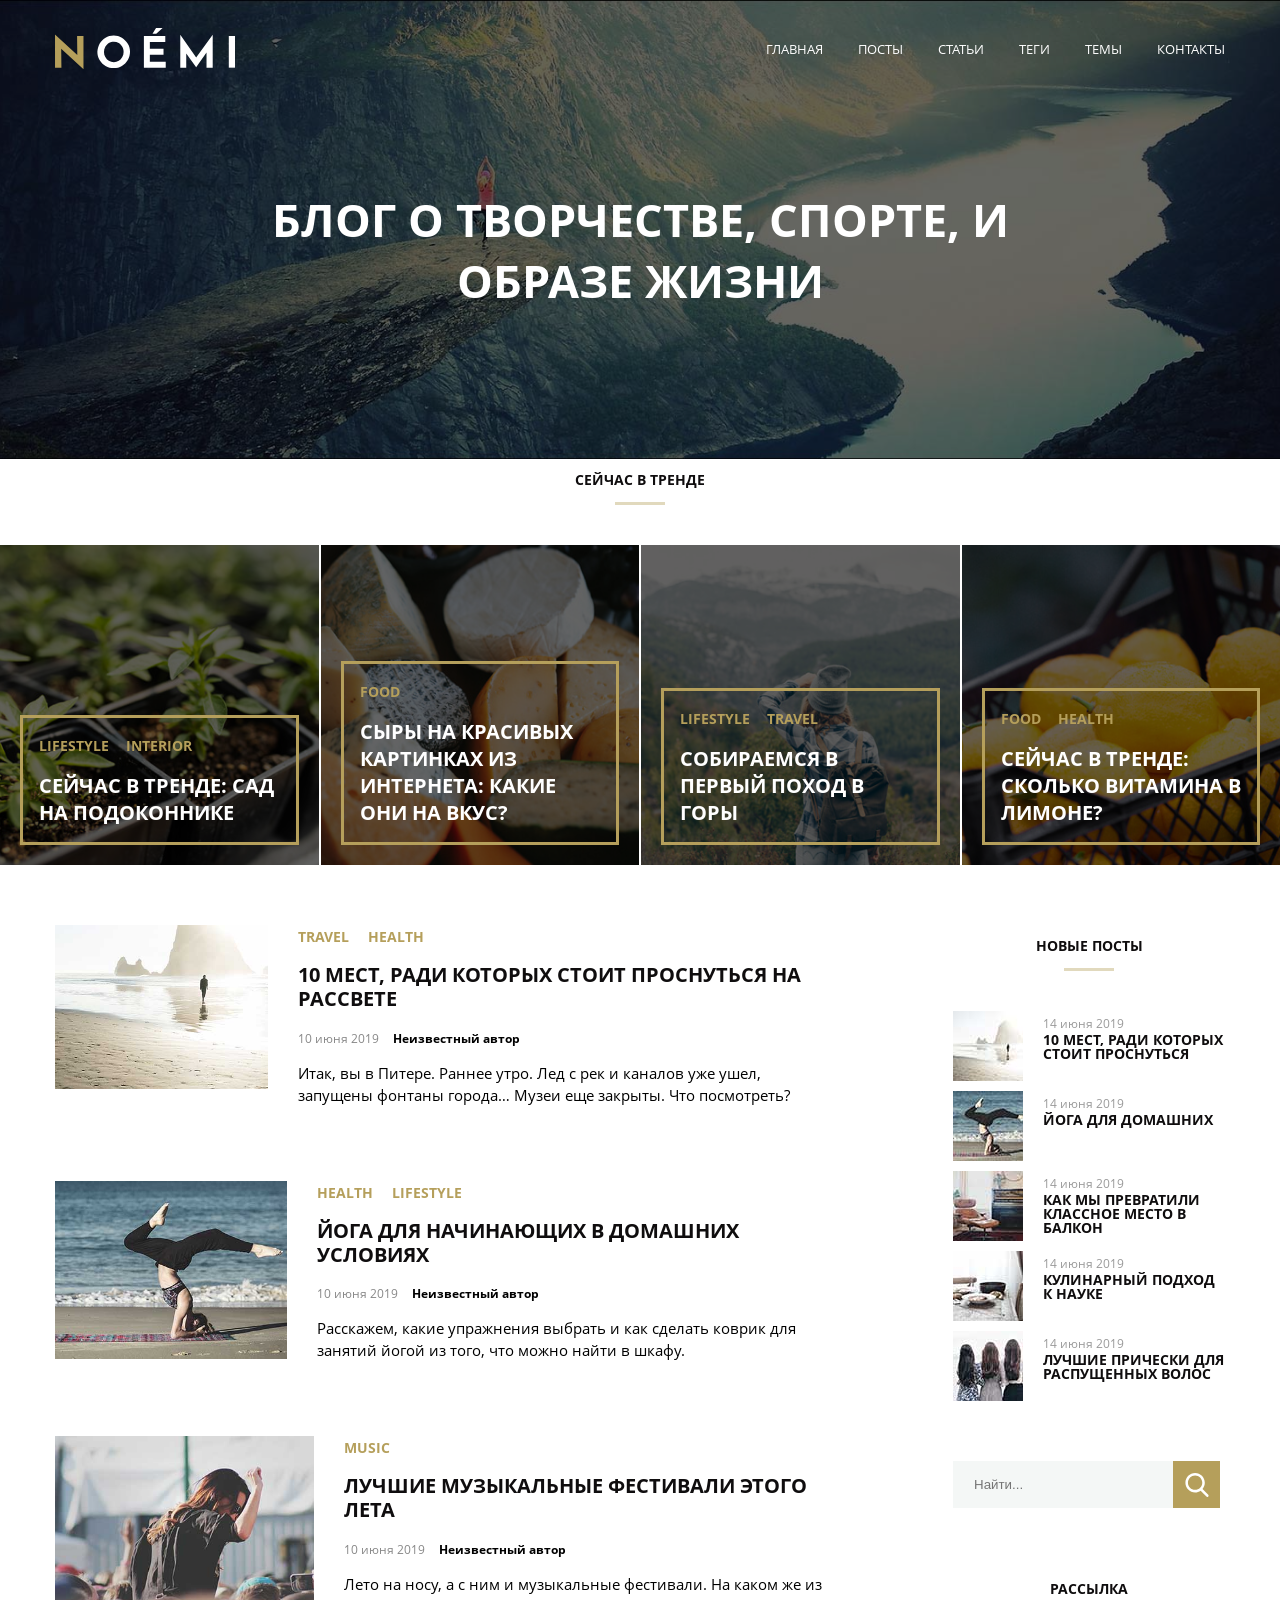
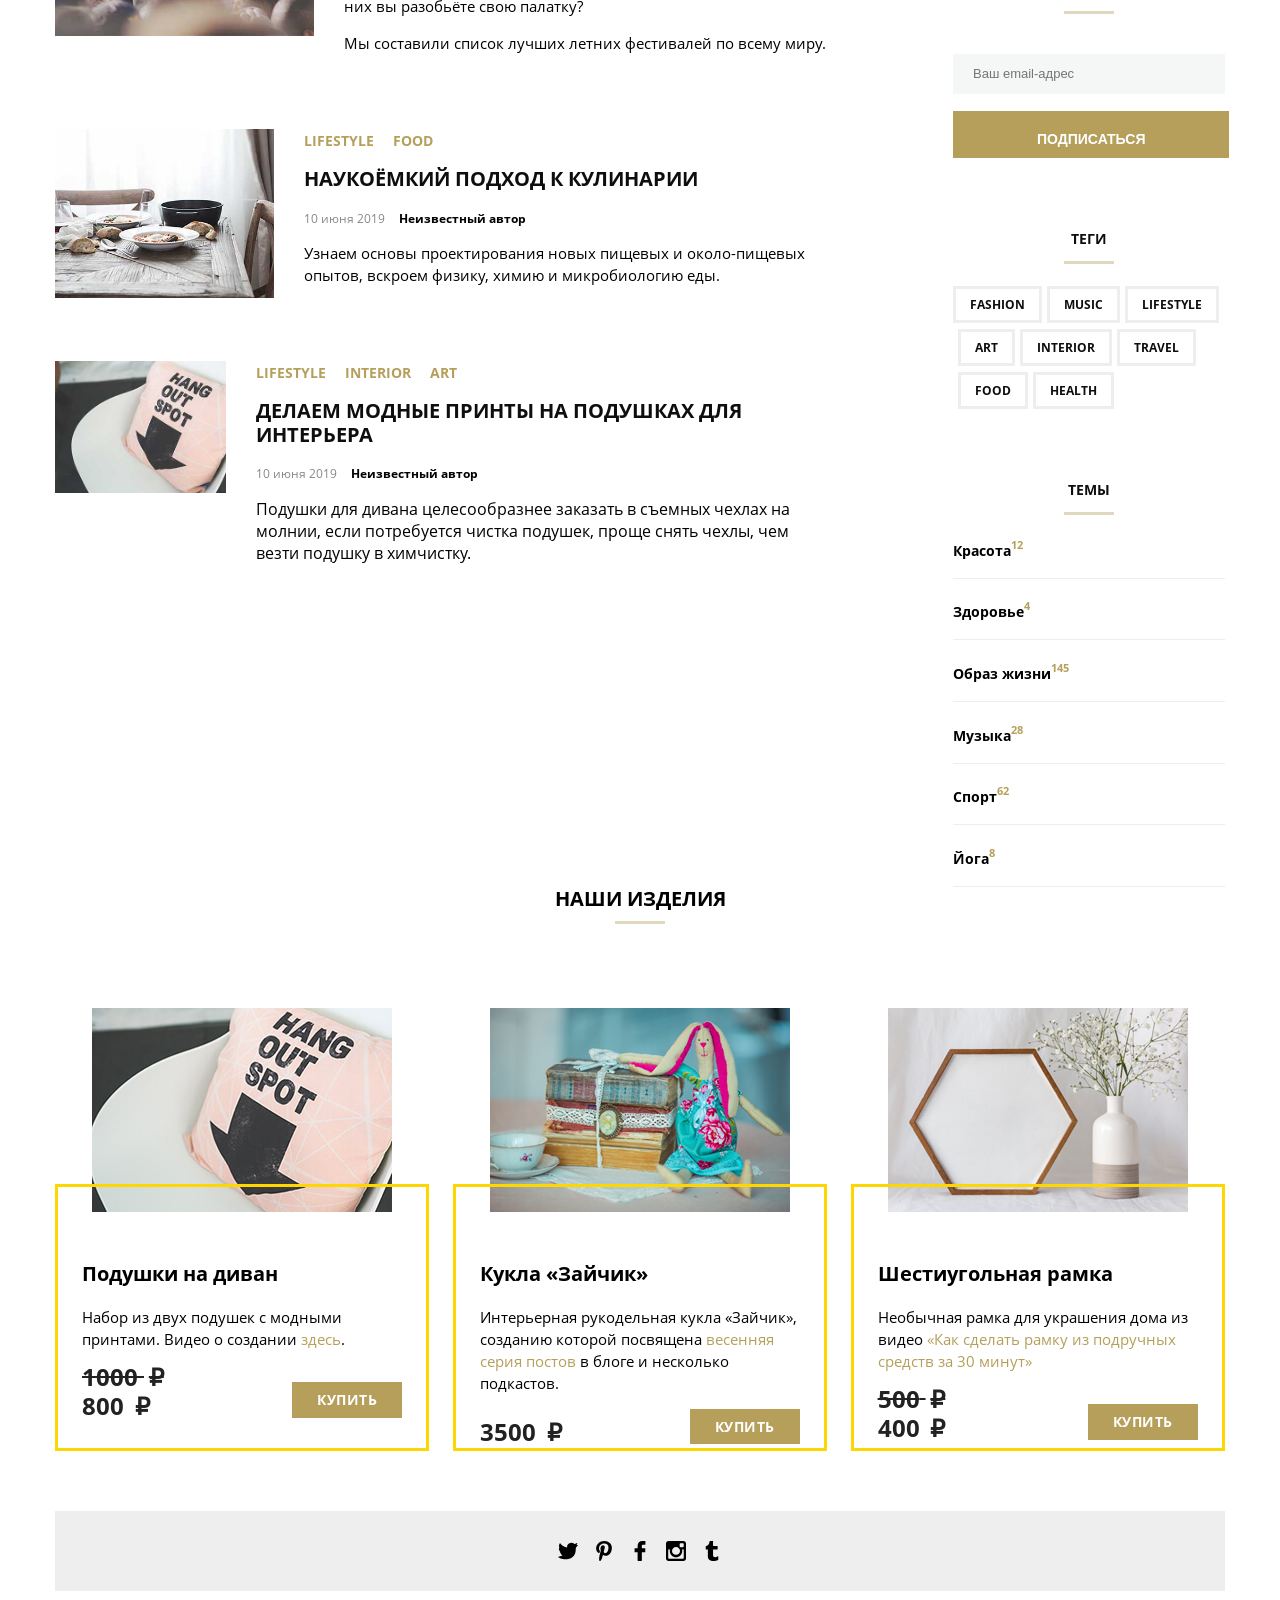
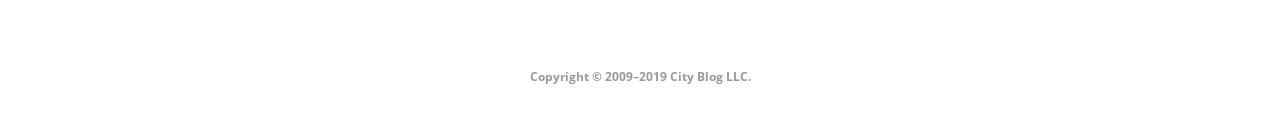
==== commit 87441198: "v6.0_diploma" ====
--- a/index.html
+++ b/index.html
@@ -13,7 +13,7 @@
     <link rel="stylesheet" href="./css/aside.css">
     <link rel="stylesheet" href="./css/products.css">
     <link rel="stylesheet" href="./css/footer.css">
-    <link rel="stylesheet" href="./css/tablet_media.css">
+    <link rel="stylesheet" href="./css/media.css">
     <title>MQ Diploma</title>
 </head>
 
@@ -21,7 +21,7 @@
     <header class="header">
         <div class="header-wrapper">
           <div class="container">
-            <img src="https://netology-code.github.io/html-2-diploma/sources/images/noemi-logo.svg" 
+            <img src="./svg/noemi-logo.svg" 
             class="header-logo" 
             alt="logo" width="180">
             <nav class="menu">
@@ -131,7 +131,10 @@
           <main class="news">
             <article class="newsfeed">
               <div class="news-preview">
-                <img class="news-img" src="https://netology-code.github.io/html-2-diploma/sources/images/last-post1.jpg" alt="photo_of_the_man_near_water" width="380">
+                <img class="news-img" 
+                src="./images/last-post1.jpg" 
+                alt="photo of the man near water"
+                width="380">
               </div>
               <div class="news-info">
      
@@ -158,7 +161,11 @@
             </article>
             <article class="newsfeed">
               <div class="news-preview">
-                <img class="yoga" src="https://netology-code.github.io/html-2-diploma/sources/images/last-post2.jpg" alt="woman_in_scorpion_pose" width="380">
+                <img 
+                class="yoga" 
+                src="./images/last-post2.jpg" 
+                alt="woman in scorpion pose" 
+                width="380">
               </div>
               <div class="news-info">
                 <ul class="tags">
@@ -185,7 +192,11 @@
             </article>
             <article class="newsfeed">
               <div class="news-preview">
-                <img class="music-fests" src="https://netology-code.github.io/html-2-diploma/sources/images/last-post3.jpg" alt="rock_musician" width="380">
+                <img 
+                class="music-fests" 
+                src="./images/last-post3.jpg" 
+                alt="rock musician" 
+                width="380">
               </div>
               <div class="news-info">
                 <ul class="tags">
@@ -215,7 +226,11 @@
             </article>
             <article class="newsfeed">
               <div class="news-preview">
-                <img class="culinary" src="https://netology-code.github.io/html-2-diploma/sources/images/last-post4.jpg" alt="served_table" width="380">
+                <img 
+                class="culinary" 
+                src="./images/last-post4.jpg" 
+                alt="served_table" 
+                width="380">
               </div>
               <div class="news-info">
                 <ul class="tags">
@@ -241,7 +256,11 @@
             </article>
             <article class="newsfeed">
               <div class="news-preview">
-                <img class="pillows" src="https://netology-code.github.io/html-2-diploma/sources/images/last-post5.jpg" alt="fashion_pillow_prints" width="380">
+                <img 
+                class="pillows" 
+                src="./images/last-post5.jpg" 
+                alt="fashion_pillow_prints" 
+                width="380">
               </div>
               <div class="news-info">
                 <ul class="tags">
@@ -327,7 +346,11 @@
      
               <article class="post-preview">
                 <div class="post-media">
-                  <img class="post-img" src="https://netology-code.github.io/html-2-diploma/sources/images/2.jpg" alt="man_near_water" width="70">
+                  <img 
+                  class="post-img" 
+                  src="./images/2.jpg" 
+                  alt="man near water" 
+                  width="70">
                 </div>
                 <div class="post-info">
                   <div class="post-meta">
@@ -338,7 +361,11 @@
               </article>
               <article class="post-preview">
                 <div class="post-media">
-                  <img class="post-img" src="https://netology-code.github.io/html-2-diploma/sources/images/151.jpg" alt="yoga" width="70">
+                  <img 
+                  class="post-img" 
+                  src="./images/151.jpg" 
+                  alt="yoga" 
+                  width="70">
                 </div>
                 <div class="post-info">
                   <div class="post-meta">
@@ -349,7 +376,11 @@
               </article>
               <article class="post-preview">
                 <div class="post-media">
-                  <img class="post-img" src="https://netology-code.github.io/html-2-diploma/sources/images/45.jpg" alt="furnished balcony" width="70">
+                  <img 
+                  class="post-img" 
+                  src="./images/45.jpg" 
+                  alt="furnished balcony" 
+                  width="70">
                 </div>
                 <div class="post-info">
                   <div class="post-meta">
@@ -361,7 +392,11 @@
               </article>
               <article class="post-preview">
                 <div class="post-media">
-                  <img class="post-img" src="https://netology-code.github.io/html-2-diploma/sources/images/501.jpg" alt="seved table" width="70">
+                  <img 
+                  class="post-img" 
+                  src="./images/501.jpg" 
+                  alt="served table" 
+                  width="70">
                 </div>
                 <div class="post-info">
                   <div class="post-meta">
@@ -373,7 +408,11 @@
               </article>
               <article class="post-preview">
                 <div class="post-media">
-                  <img class="post-img" src="https://netology-code.github.io/html-2-diploma/sources/images/7.jpg" alt="untied hair" width="70">
+                  <img 
+                  class="post-img" 
+                  src="./images/7.jpg" 
+                  alt="untied hair" 
+                  width="70">
                 </div>
                 <div class="post-info">
                   <div class="post-meta">
--- a/css/style.css
+++ b/css/style.css
@@ -6,14 +6,14 @@
 
 @font-face {
     font-family: OpenSans;
-    src: url(https://netology-code.github.io/html-2-diploma/sources/fonts/OpenSans-Regular.woff);
+    src: url('../fonts/OpenSans-Regular.woff');
     font-weight: 400;
     font-style: normal;
   }
   
 @font-face {
   font-family: OpenSans;
-  src: url(https://netology-code.github.io/html-2-diploma/sources/fonts/OpenSans-Bold.woff);
+  src: url('../fonts/OpenSans-Bold.woff');
   font-weight: 700;
   font-style: bold;
 }
--- a/css/header.css
+++ b/css/header.css
@@ -1,5 +1,5 @@
 .header {
-  background-image: url('https://netology-code.github.io/html-2-diploma/sources/images/banner-bg.jpg');
+  background-image: url('../images/banner-bg.jpg');
   background-repeat: no-repeat;
   background-position: center center;
   background-size: cover;
--- a/css/aside.css
+++ b/css/aside.css
@@ -93,7 +93,7 @@
   }
   
   .button {
-    background-image: url('https://netology-code.github.io/html-2-diploma/sources/images/search.svg');
+    background-image: url('../svg/search.svg');
     background-position: center;
     background-size: 50%;
     width: 47px;
--- a/css/footer.css
+++ b/css/footer.css
@@ -44,23 +44,23 @@
   }
   
   .social-icons-link-twitter {
-    background-image: url(https://netology-code.github.io/html-2-diploma/sources/images/social/004-twitter.svg);
+    background-image: url('../svg/004-twitter.svg');
   }
   
   .social-icons-link-pinterest {
-    background-image: url(https://netology-code.github.io/html-2-diploma/sources/images/social/001-pinterest.svg);
+    background-image: url('../svg/001-pinterest.svg');
   }
   
   .social-icons-link-facebook {
-    background-image: url(https://netology-code.github.io/html-2-diploma/sources/images/social/002-facebook-logo.svg);
+    background-image: url('../svg/002-facebook-logo.svg');
   }
   
   .social-icons-link-instagram {
-    background-image: url(https://netology-code.github.io/html-2-diploma/sources/images/social/005-instagram.svg);
+    background-image: url('../svg/005-instagram.svg');
   }
   
   .social-icons-link-tumblr {
-    background-image: url(https://netology-code.github.io/html-2-diploma/sources/images/social/003-tumblr.svg);
+    background-image: url('../svg/003-tumblr.svg');
   }
   
   .visually-hidden {
--- a/css/media.css
+++ b/css/media.css
@@ -0,0 +1,153 @@
+/* 
+//////////////////////////////////////////////////////////////////////////////
+////////////////////// МЕДИА ДЛЯ ТАБЛЕТА////////////////////////////////////
+/////////////////////////////////////////////////////////////////////////*/
+
+
+ /* ========= TREND ============ */
+
+@media (max-width: 1200px) {
+  .trendbox {
+    flex-wrap: wrap;
+  }
+  .trend-article {
+    width: calc(50% - 4px);
+  }
+  .trend-article:not(:first-child) {
+    margin-left: 0;
+  }
+  .trend-article:nth-child(1), .trend-article:nth-child(2) {
+    margin-bottom: 4px;
+  }
+  .trend-article:nth-child(1), .trend-article:nth-child(3) {
+    margin-right: 4px;
+  }
+}
+
+@media (max-width: 640px) {
+  .trend-article {
+    width: 100%;
+    margin: 0;
+  }
+
+  .trend-article:nth-child(1), .trend-article:nth-child(3) {
+    margin-right: 0;
+  }
+
+  .trend-article:not(:last-child) {
+    margin-bottom: 4px;
+  }
+}
+
+/* ======= HEADER ======== */
+
+@media (max-width: 1200px) {
+  .header {
+    background-image: url('../images/banner-bg-tablet.jpg');
+  }
+  .menu-list {
+    display: none;
+  }
+   
+  .menu__button {
+    text-indent: -9999px;
+    border: none;
+    padding: 0;
+    position: relative;
+    display: block;
+    width: 23px;
+    height: 4px;
+    background-color: #ffffff;
+    cursor: pointer;
+  }
+
+  .menu__button::after {
+    content: "";
+    display: block;
+    width: 23px;
+    height: 4px;
+    background-color: #ffffff;
+    margin-top: 5px;
+  }
+
+  .menu__button::before {
+    content: "";
+    display: block;
+    width: 23px;
+    height: 4px;
+    background-color: #ffffff;
+    margin-top: 9px;
+  }
+}
+
+@media (max-width: 640px) {
+  .header {
+    background-image: url('../images/banner-mobile.jpg');
+  }
+}
+
+/* ========= MAIN ========== */
+
+@media (max-width: 1200px) {
+  .main-wrapper {
+    justify-content: start;
+    flex-direction: column;
+  }
+
+  .main-wrapper .news {
+    width: 100%;
+    margin-bottom: 20px;
+  }
+
+  .main-wrapper .new-posts {
+    width: 100%;
+  }
+
+  .main-wrapper .newsfeed {
+    flex-direction: column;
+  }
+
+  .main-wrapper .news-preview {
+    margin-bottom: 20px;
+  }
+
+  .main-wrapper .news-info {
+    margin-left: 0;
+  }
+}
+
+/* ====== PRODUCTS =========== */
+
+@media (max-width: 1200px) {
+  .products .product {
+    width: calc(50% - 10px);
+    margin: 0;
+  }
+
+  .products .product:nth-child(3n+2) {
+    margin-left: 0;
+    margin-right: 0;
+  }
+
+  .products .product:nth-child(1),
+  .products .product:nth-child(3) {
+    margin-right: 10px;
+  }
+
+  .products .product:nth-child(3) {
+    margin-top: 20px;
+  }
+}
+
+@media (max-width: 640px) {
+  .products .product {
+    width: 100%;
+  }
+  .products .product:nth-child(1),
+  .products .product:nth-child(3) {
+    margin-right: 0;
+  }
+  .products .product:nth-child(2) {
+    margin-top: 20px;
+  }
+}
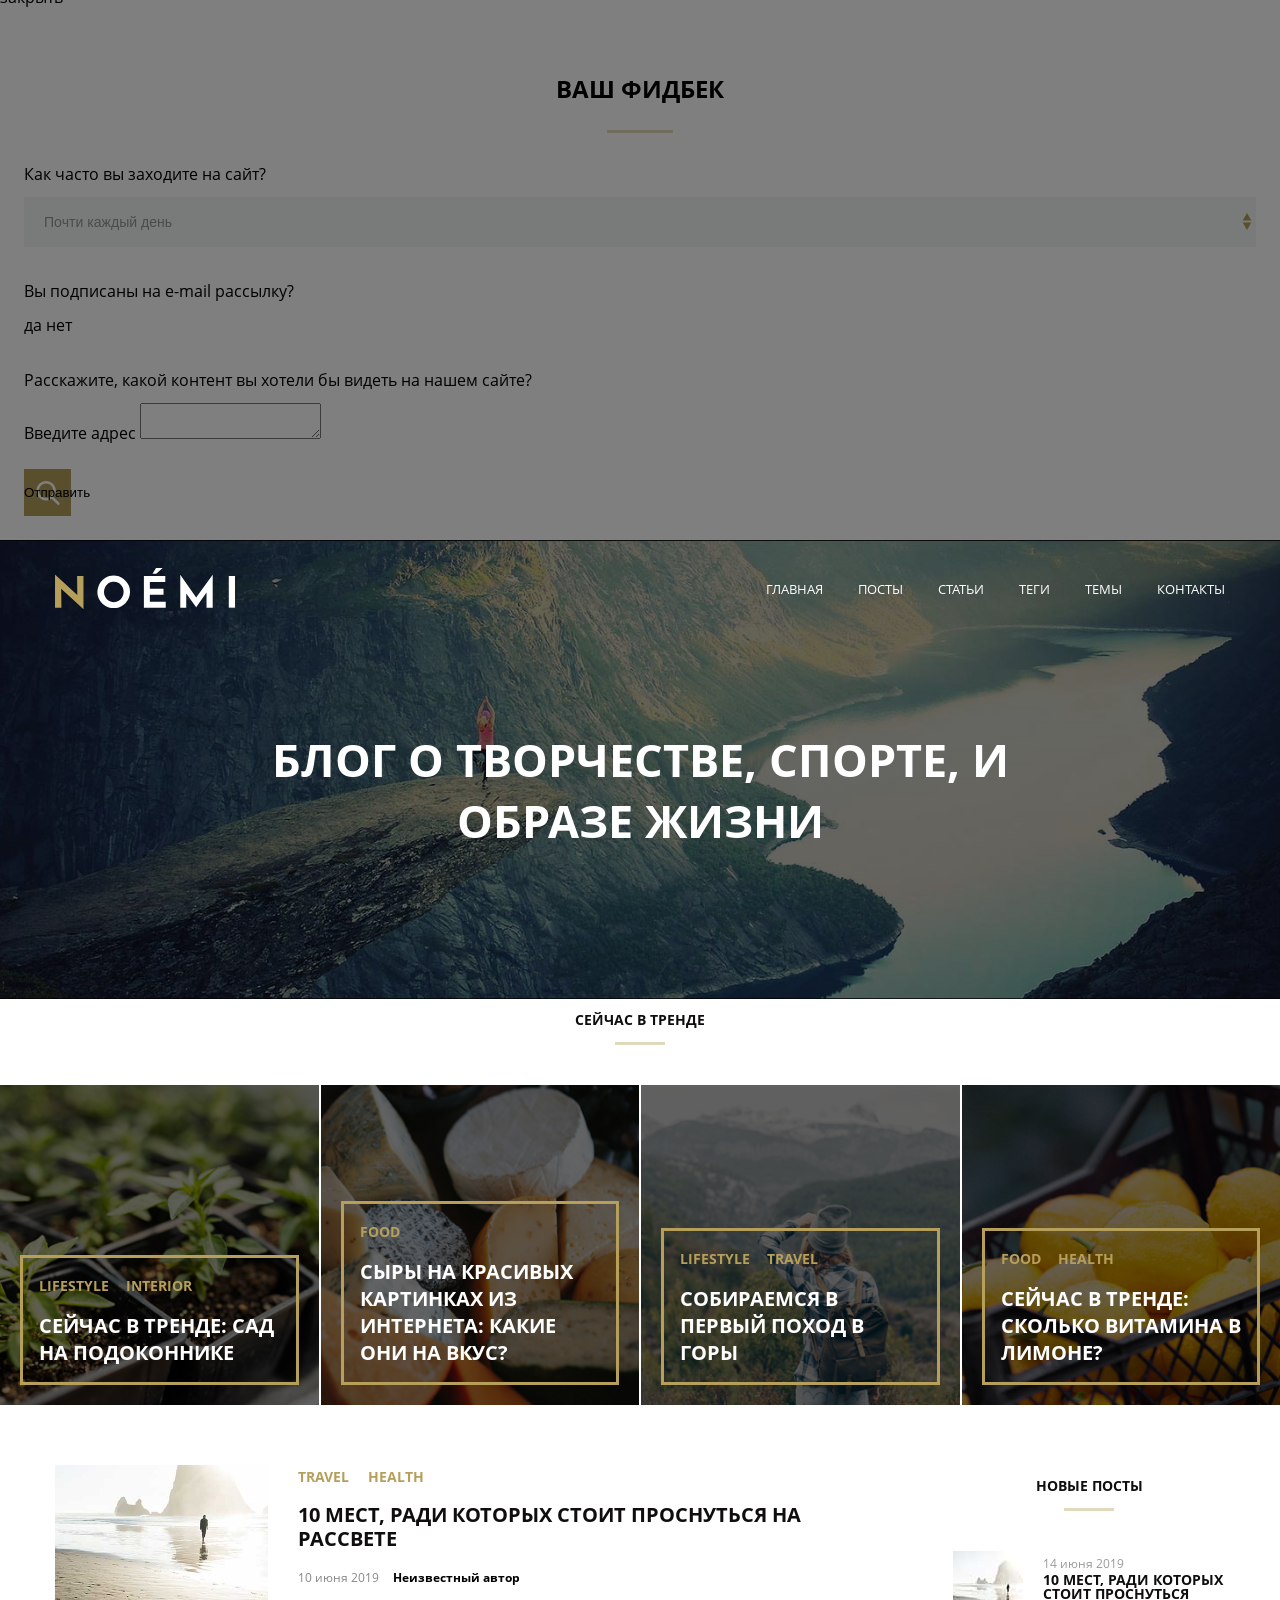
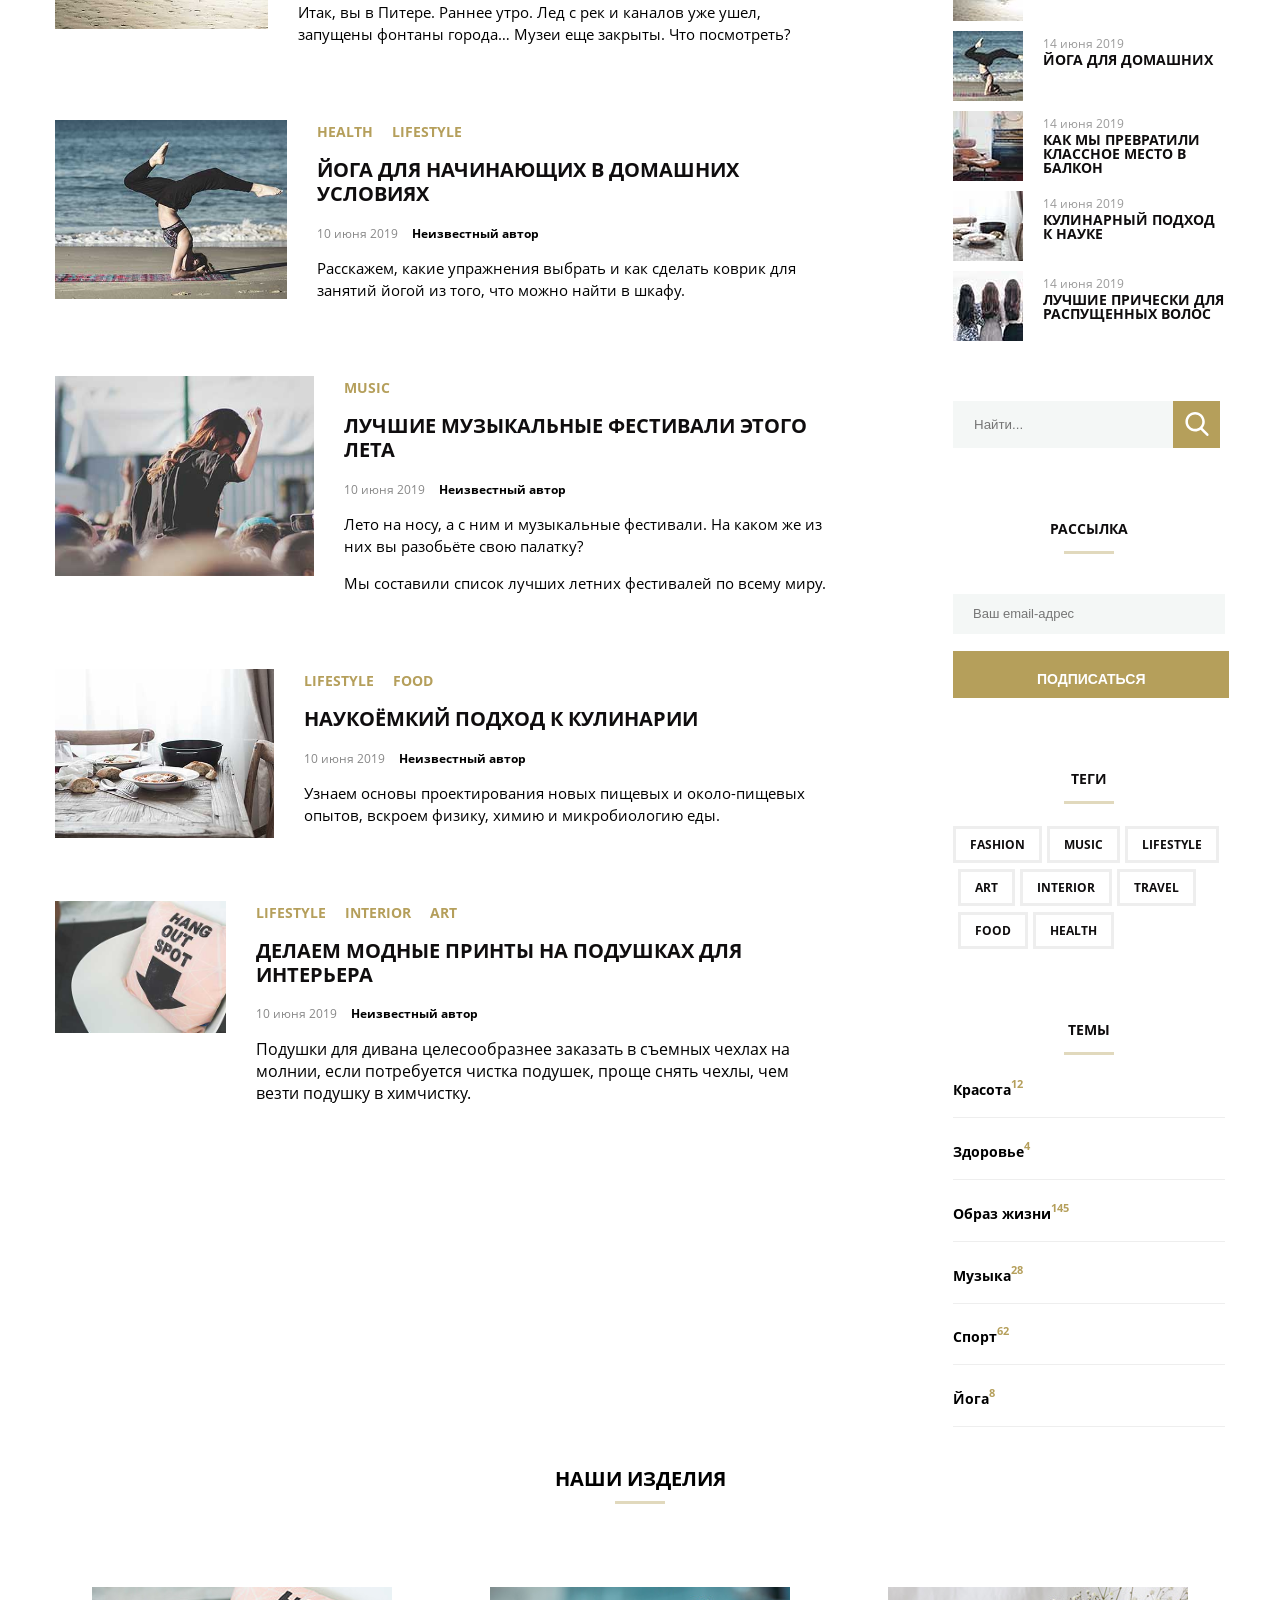
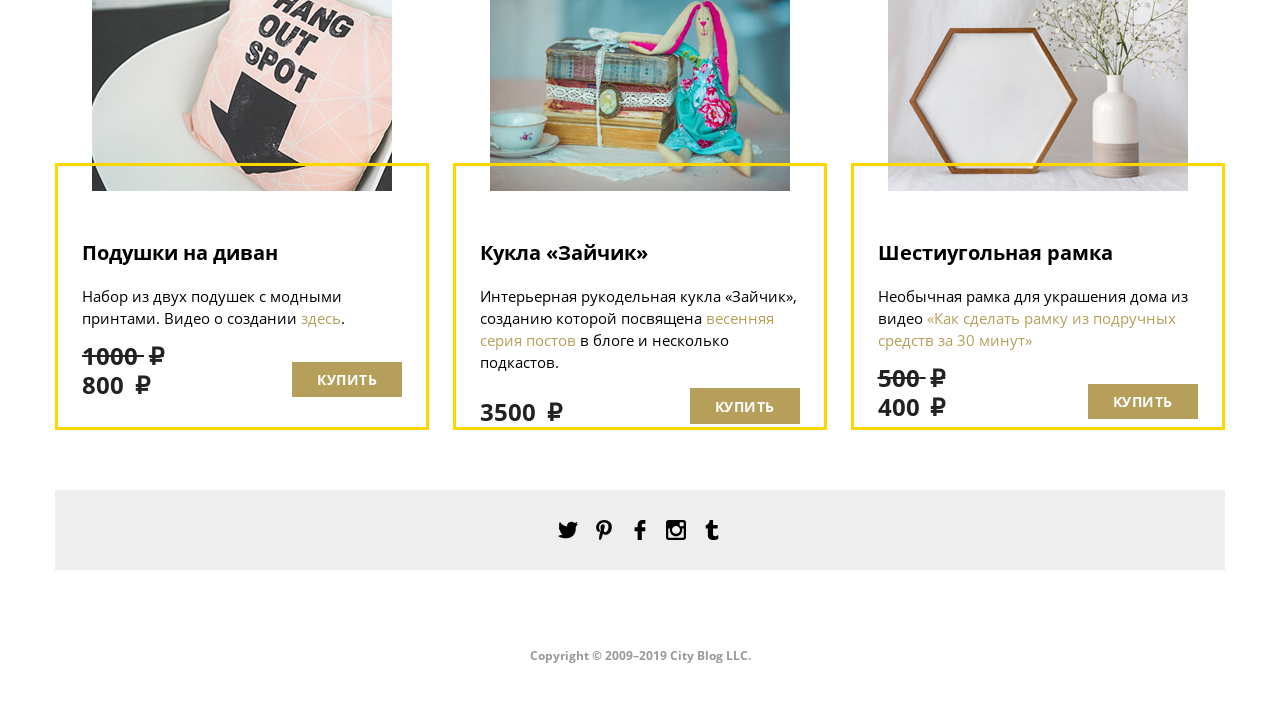
==== commit 0779656a: "v8.0_Diploma Исправил замечания. Также добавил файл popup в css.  P.S. В ЛК Нетологии прикрепил ск" ====
--- a/index.html
+++ b/index.html
@@ -2,235 +2,354 @@
 <html lang="en">
 
 <head>
-    <meta charset="UTF-8">
-    <meta name="viewport" content="width=device-width, initial-scale=1.0">
-    <meta http-equiv="X-UA-Compatible" content="ie=edge"> 
-    
-    <link rel="stylesheet" href="./css/style.css">
-    <link rel="stylesheet" href="./css/header.css">
-    <link rel="stylesheet" href="./css/trending.css">
-    <link rel="stylesheet" href="./css/news.css">
-    <link rel="stylesheet" href="./css/aside.css">
-    <link rel="stylesheet" href="./css/products.css">
-    <link rel="stylesheet" href="./css/footer.css">
-    <link rel="stylesheet" href="./css/media.css">
-    <title>MQ Diploma</title>
+  <meta charset="UTF-8">
+  <meta name="viewport" content="width=device-width, initial-scale=1.0">
+  <meta http-equiv="X-UA-Compatible" content="ie=edge">
+
+  <link rel="stylesheet" href="./css/style.css">
+  <link rel="stylesheet" href="./css/header.css">
+  <link rel="stylesheet" href="./css/trending.css">
+  <link rel="stylesheet" href="./css/news.css">
+  <link rel="stylesheet" href="./css/aside.css">
+  <link rel="stylesheet" href="./css/products.css">
+  <link rel="stylesheet" href="./css/footer.css">
+  <link rel="stylesheet" href="./css/media.css">
+  <link rel="stylesheet" href="./css/pop_up.css">
+  <title>MQ Diploma</title>
 </head>
 
 <body>
-    <header class="header">
-        <div class="header-wrapper">
-          <div class="container">
-            <img src="./svg/noemi-logo.svg" 
-            class="header-logo" 
-            alt="logo" width="180">
-            <nav class="menu">
-              
-              <button class="menu__button">
-                <span class="menu__button-label"></span> 
-              </button>
-      
-
-              <ul class="menu-list">
-                <li class="menu-list-item">
-                  <a class="menu-link" href="#0">главная</a>
-                </li>
-                <li class="menu-list-item">
-                  <a class="menu-link" href="#0">посты</a>
-                </li>
-                <li class="menu-list-item">
-                  <a class="menu-link" href="#0">статьи</a>
-                </li>
-                <li class="menu-list-item">
-                  <a class="menu-link" href="#0">теги</a>
-                </li>
-                <li class="menu-list-item">
-                  <a class="menu-link" href="#0">темы</a>
-                </li>
-                <li class="menu-list-item">
-                  <a class="menu-link" href="#0">контакты</a>
-                </li>
-              </ul>
-            </nav>
-          </div>
-          <h1 class="header-title">блог о творчестве, спорте, и образе жизни</h1>
-        </div>
-      </header>
-      <section class="trend-section">
-        <h2 class="trend-heading"><a class="heading" href="#">Сейчас в тренде</a></h2>
-      
-        <div class="trendbox">
-      
-            <article class="trend-article trend-article-01">
-              <div class="trendcard">
-                <ul class="trend-list">
-                  <li class="trend-list-item">
-                    <a class="trend-list-link" href="#">lifestyle</a>
-                  </li>
-                  <li class="trend-list-item">
-                    <a class="trend-list-link" href="#">interior</a>
-                  </li>
-                </ul>
-                <div class="trend-title">
-                  <p class="trend-text"><a class="trend-text-link" href="#">Сейчас в тренде: сад на подоконнике</a></p>
+
+  <!----------------------- POPUP ------------------------->
+  <div class="hidden">
+    <div class="popup">
+    <div class="popup-container">
+      <div class="x">
+        <p>закрыть</p>
+      </div>
+
+    <div class="popup-content-containers">
+        <h2 class="popup-title">Ваш фидбек</h2>
+        <!-- первый опрос -->
+        <div class="popup-survey-1">
+           <p class="popup-text">Как часто вы заходите на сайт?</p>
+            <div>
+            <select class="popup-select-survey-1">
+                <option>Никогда</option>
+                <option selected="">Почти каждый день</option>
+                <option>Первый раз здесь</option>
+                <option>Время от времени</option>
+            </select>
+            </div>
+        </div>
+        <!-- второй опрос -->
+        <div class="popup-survey-2">
+            <p class="popup-text">Вы подписаны на e-mail рассылку?</p>
+                <div class="radio-syrvey">
+                    <label class="option1"><input type="radio" class="radio" name="survey">
+                        <span class="radio-survey-text">да</span></label>
+                    <label class="option2"><input type="radio" class="radio" name="survey">
+                        <span class="radio-survey-text">нет</span></label>
                 </div>
-              </div>
-            </article>
-      
-            <article class="trend-article trend-article-02">
-              <div class="trendcard">
-                <ul class="trend-list">
-                  <li class="trend-list-item">
-                    <a class="trend-list-link" href="#">food</a>
-                  </li>
-                </ul>
-                <div class="trend-title">
-                  <p class="trend-text"><a class="trend-text-link" href="#">сыры на красивых картинках из интернета: какие они на вкус?</a></p>
-                </div>
-              </div>
-            </article>
-      
-            <article class="trend-article trend-article-03">
-              <div class="trendcard">
-                <ul class="trend-list">
-                  <li class="trend-list-item">
-                    <a class="trend-list-link" href="#">lifestyle</a>
-                  </li>
-                  <li class="trend-list-item">
-                    <a class="trend-list-link" href="#">travel</a>
-                  </li>
-                </ul>
-                <div class="trend-title">
-                  <p class="trend-text"><a class="trend-text-link" href="#">Собираемся в первый поход в горы</a></p>
-                </div>
-              </div>
-            </article>
-      
-            <article class="trend-article trend-article-04">
-              <div class="trendcard">
-                <ul class="trend-list">
-                  <li class="trend-list-item">
-                    <a class="trend-list-link" href="#">food</a>
-                  </li>
-                  <li class="trend-list-item">
-                    <a class="trend-list-link" href="#">health</a>
-                  </li>
-                </ul>
-                <div class="trend-title">
-                  <p class="trend-text"><a class="trend-text-link" href="#">Сейчас в тренде: Сколько витамина в лимоне?</a></p>
-                </div>
-              </div>
-            </article>
-      
-        </div>
-      </section>
-   
-      <div class="main">
-        <div class="main-wrapper">
-            
-          <main class="news">
+        </div>
+        <!-- третий опрос -->
+        <div class="popup-survey-3">
+            <p class="popup-text">Расскажите, какой контент вы хотели бы видеть на нашем сайте?</p>
+            <form>
+                <div class="form-row">
+                  <label class="mail-label">
+                        <span class="visual-hidden">Введите адрес</span>
+                    <textarea class="input-popup" placeholder="Может, больше рецептов?">
+
+                    </textarea>
+                  </label>
+                  </div>
+            </form>
+        </div>
+        <button type="submit" class="button">Отправить</button>
+        </div>
+</div>
+    <div class="fading"></div>
+</div>
+</div>
+
+<!----------------------- HEADER ------------------------->
+
+  <header class="header">
+    <div class="header-wrapper">
+      <div class="container">
+        <img src="./svg/noemi-logo.svg" class="header-logo" alt="logo" width="180">
+        <nav class="menu">
+
+          <button class="menu__button">
+            <span class="menu__button-label"></span>
+          </button>
+
+          <ul class="menu-list">
+            <li class="menu-list-item">
+              <a class="menu-link" href="#0">главная</a>
+            </li>
+            <li class="menu-list-item">
+              <a class="menu-link" href="#0">посты</a>
+            </li>
+            <li class="menu-list-item">
+              <a class="menu-link" href="#0">статьи</a>
+            </li>
+            <li class="menu-list-item">
+              <a class="menu-link" href="#0">теги</a>
+            </li>
+            <li class="menu-list-item">
+              <a class="menu-link" href="#0">темы</a>
+            </li>
+            <li class="menu-list-item">
+              <a class="menu-link" href="#0">контакты</a>
+            </li>
+          </ul>
+        </nav>
+      </div>
+      <h1 class="header-title">блог о творчестве, спорте, и образе жизни</h1>
+    </div>
+  </header>
+  <section class="trend-section">
+    <h2 class="trend-heading"><a class="heading" href="#">Сейчас в тренде</a></h2>
+
+    <div class="trendbox">
+
+      <article class="trend-article trend-article-01">
+        <div class="trendcard">
+          <ul class="trend-list">
+            <li class="trend-list-item">
+              <a class="trend-list-link" href="#">lifestyle</a>
+            </li>
+            <li class="trend-list-item">
+              <a class="trend-list-link" href="#">interior</a>
+            </li>
+          </ul>
+          <div class="trend-title">
+            <p class="trend-text"><a class="trend-text-link" href="#">Сейчас в тренде: сад на подоконнике</a></p>
+          </div>
+        </div>
+      </article>
+
+      <article class="trend-article trend-article-02">
+        <div class="trendcard">
+          <ul class="trend-list">
+            <li class="trend-list-item">
+              <a class="trend-list-link" href="#">food</a>
+            </li>
+          </ul>
+          <div class="trend-title">
+            <p class="trend-text"><a class="trend-text-link" href="#">сыры на красивых картинках из интернета: какие они на вкус?</a></p>
+          </div>
+        </div>
+      </article>
+
+      <article class="trend-article trend-article-03">
+        <div class="trendcard">
+          <ul class="trend-list">
+            <li class="trend-list-item">
+              <a class="trend-list-link" href="#">lifestyle</a>
+            </li>
+            <li class="trend-list-item">
+              <a class="trend-list-link" href="#">travel</a>
+            </li>
+          </ul>
+          <div class="trend-title">
+            <p class="trend-text"><a class="trend-text-link" href="#">Собираемся в первый поход в горы</a></p>
+          </div>
+        </div>
+      </article>
+
+      <article class="trend-article trend-article-04">
+        <div class="trendcard">
+          <ul class="trend-list">
+            <li class="trend-list-item">
+              <a class="trend-list-link" href="#">food</a>
+            </li>
+            <li class="trend-list-item">
+              <a class="trend-list-link" href="#">health</a>
+            </li>
+          </ul>
+          <div class="trend-title">
+            <p class="trend-text"><a class="trend-text-link" href="#">Сейчас в тренде: Сколько витамина в лимоне?</a></p>
+          </div>
+        </div>
+      </article>
+
+    </div>
+  </section>
+
+  <div class="main">
+    <div class="main-wrapper">
+
+      <main class="news">
+        <article class="newsfeed">
+          <div class="news-preview">
+            <img class="news-img" src="./images/last-post1.jpg" alt="photo of the man near water" width="380">
+          </div>
+          <div class="news-info">
+
+            <ul class="tags">
+              <li class="tags-list-item">
+                <a class="tags-list-link" href="#">travel</a>
+              </li>
+              <li class="tags-list-item">
+                <a class="tags-list-link" href="#">health</a>
+              </li>
+            </ul>
+            <h3 class="news-name">
+              <a class="news-name-link" href="#">10 мест, ради которых стоит проснуться на рассвете</a>
+            </h3>
+            <div class="date_author">
+              <time class="time">10 июня 2019</time>
+              <a class="date_author-link" href="#">Неизвестный автор</a>
+            </div>
+            <div class="news-description">
+              <p>Итак, вы в Питере. Раннее утро. Лед с рек и каналов уже ушел, запущены фонтаны города… Музеи еще закрыты. Что посмотреть?
+              </p>
+            </div>
+          </div>
+        </article>
+        <article class="newsfeed">
+          <div class="news-preview">
+            <img class="yoga" src="./images/last-post2.jpg" alt="woman in scorpion pose" width="380">
+          </div>
+          <div class="news-info">
+            <ul class="tags">
+              <li class="tags-list-item">
+                <a class="tags-list-link" href="#">health</a>
+              </li>
+              <li class="tags-list-item">
+                <a class="tags-list-link" href="#">lifestyle</a>
+              </li>
+            </ul>
+            <h3 class="news-name">
+              <a class="news-name-link" href="#">Йога для начинающих в
+                домашних условиях</a>
+            </h3>
+            <div class="date_author">
+              <time class="time">10 июня 2019</time>
+              <a class="date_author-link" href="#">Неизвестный автор</a>
+            </div>
+            <div class="news-description">
+              <p>Расскажем, какие упражнения выбрать и как сделать коврик для занятий йогой из того, что можно найти в шкафу.
+              </p>
+            </div>
+          </div>
+        </article>
+        <article class="newsfeed">
+          <div class="news-preview">
+            <img class="music-fests" src="./images/last-post3.jpg" alt="rock musician" width="380">
+          </div>
+          <div class="news-info">
+            <ul class="tags">
+              <li class="tags-list-item">
+                <a class="tags-list-link" href="#">music</a>
+              </li>
+              <!-- <li class="tags-list-item">
+                      <a class="tags-list-link" href="#"></a>
+                   </li> -->
+            </ul>
+            <h3 class="news-name">
+              <a class="news-name-link" href="#">Лучшие музыкальные
+                фестивали этого лета</a>
+            </h3>
+            <div class="date_author">
+              <time class="time">10 июня 2019</time>
+              <a class="date_author-link" href="#">Неизвестный автор</a>
+            </div>
+            <div class="news-description">
+              <p>Лето на носу, а с ним и музыкальные фестивали. На каком же из них вы разобьёте свою палатку?
+              </p>
+              <p>
+                Мы составили список лучших летних фестивалей по всему миру.
+              </p>
+            </div>
+          </div>
+        </article>
+        <article class="newsfeed">
+          <div class="news-preview">
+            <img class="culinary" src="./images/last-post4.jpg" alt="served_table" width="380">
+          </div>
+          <div class="news-info">
+            <ul class="tags">
+              <li class="tags-list-item">
+                <a class="tags-list-link" href="#">lifestyle</a>
+              </li>
+              <li class="tags-list-item">
+                <a class="tags-list-link" href="#">food</a>
+              </li>
+            </ul>
+            <h3 class="news-name">
+              <a class="news-name-link" href="#">Наукоёмкий подход к кулинарии</a>
+            </h3>
+            <div class="date_author">
+              <time class="time">10 июня 2019</time>
+              <a class="date_author-link" href="#">Неизвестный автор</a>
+            </div>
+            <div class="news-description">
+              <p>Узнаем основы проектирования новых пищевых и около-пищевых опытов, вскроем физику, химию и микробиологию еды.
+              </p>
+            </div>
+          </div>
+        </article>
+        <article class="newsfeed">
+          <div class="news-preview">
+            <img class="pillows" src="./images/last-post5.jpg" alt="fashion_pillow_prints" width="380">
+          </div>
+          <div class="news-info">
+            <ul class="tags">
+              <li class="tags-list-item">
+                <a class="tags-list-link" href="#">lifestyle</a>
+              </li>
+              <li class="tags-list-item">
+                <a class="tags-list-link" href="#">interior</a>
+              </li>
+              <li class="tags-list-item">
+                <a class="tags-list-link" href="#">art</a>
+              </li>
+            </ul>
+            <h3 class="news-name">
+              <a class="news-name-link" href="#">делаем модные принты на подушках для интерьера</a>
+            </h3>
+            <div class="date_author">
+              <time class="time">10 июня 2019</time>
+              <a class="date_author-link" href="#">Неизвестный автор</a>
+            </div>
+            <p>Подушки для дивана целесообразнее заказать в съемных чехлах на молнии, если потребуется чистка подушек, проще снять чехлы, чем везти подушку в химчистку.
+            </p>
+          </div>
+        </article>
+        <!-- 
             <article class="newsfeed">
               <div class="news-preview">
-                <img class="news-img" 
-                src="./images/last-post1.jpg" 
-                alt="photo of the man near water"
-                width="380">
+                <img class="hiking" src="https://netology-code.github.io/html-2-diploma/sources/images/last-post6.jpg" alt="people_on_the_summit" width="380">
               </div>
               <div class="news-info">
-     
                 <ul class="tags">
                   <li class="tags-list-item">
                     <a class="tags-list-link" href="#">travel</a>
                   </li>
                   <li class="tags-list-item">
-                    <a class="tags-list-link" href="#">health</a>
+                    <a class="tags-list-link" href="#">lifestyle</a>
                   </li>
                 </ul>
                 <h3 class="news-name">
-                  <a class="news-name-link" href="#">10 мест, ради которых стоит проснуться на рассвете</a>
+                  <a class="news-name-link" href="#">Как первый раз отправиться в горы?</a>
                 </h3>
                 <div class="date_author">
                   <time class="time">10 июня 2019</time>
                   <a class="date_author-link" href="#">Неизвестный автор</a>
                 </div>
                 <div class="news-description">
-                  <p>Итак, вы в Питере. Раннее утро. Лед с рек и каналов уже ушел, запущены фонтаны города… Музеи еще закрыты. Что посмотреть?
+                  <p>Для начала нужно определиться, в каком формате пройдёт ваше путешествие. Это зависит от многих факторов, не только от ваших желаний и интересов.
                   </p>
                 </div>
               </div>
             </article>
             <article class="newsfeed">
               <div class="news-preview">
-                <img 
-                class="yoga" 
-                src="./images/last-post2.jpg" 
-                alt="woman in scorpion pose" 
-                width="380">
-              </div>
-              <div class="news-info">
-                <ul class="tags">
-                  <li class="tags-list-item">
-                    <a class="tags-list-link" href="#">health</a>
-                  </li>
-                  <li class="tags-list-item">
-                    <a class="tags-list-link" href="#">lifestyle</a>
-                  </li>
-                </ul>
-                <h3 class="news-name">
-                  <a class="news-name-link" href="#">Йога для начинающих в
-                    домашних условиях</a>
-                </h3>
-                <div class="date_author">
-                  <time class="time">10 июня 2019</time>
-                  <a class="date_author-link" href="#">Неизвестный автор</a>
-                </div>
-                <div class="news-description">
-                  <p>Расскажем, какие упражнения выбрать и как сделать коврик для занятий йогой из того, что можно найти в шкафу.
-                  </p>
-                </div>
-              </div>
-            </article>
-            <article class="newsfeed">
-              <div class="news-preview">
-                <img 
-                class="music-fests" 
-                src="./images/last-post3.jpg" 
-                alt="rock musician" 
-                width="380">
-              </div>
-              <div class="news-info">
-                <ul class="tags">
-                  <li class="tags-list-item">
-                    <a class="tags-list-link" href="#">music</a>
-                  </li>
-                  <!-- <li class="tags-list-item">
-                      <a class="tags-list-link" href="#"></a>
-                   </li> -->
-                </ul>
-                <h3 class="news-name">
-                  <a class="news-name-link" href="#">Лучшие музыкальные
-                    фестивали этого лета</a>
-                </h3>
-                <div class="date_author">
-                  <time class="time">10 июня 2019</time>
-                  <a class="date_author-link" href="#">Неизвестный автор</a>
-                </div>
-                <div class="news-description">
-                  <p>Лето на носу, а с ним и музыкальные фестивали. На каком же из них вы разобьёте свою палатку?
-                  </p>
-                  <p>
-                    Мы составили список лучших летних фестивалей по всему миру.
-                  </p>
-                </div>
-              </div>
-            </article>
-            <article class="newsfeed">
-              <div class="news-preview">
-                <img 
-                class="culinary" 
-                src="./images/last-post4.jpg" 
-                alt="served_table" 
-                width="380">
+                <img class="culinary" src="https://netology-code.github.io/html-2-diploma/sources/images/last-post4.jpg" alt="served_table" width="380">
               </div>
               <div class="news-info">
                 <ul class="tags">
@@ -254,395 +373,291 @@
                 </div>
               </div>
             </article>
-            <article class="newsfeed">
-              <div class="news-preview">
-                <img 
-                class="pillows" 
-                src="./images/last-post5.jpg" 
-                alt="fashion_pillow_prints" 
-                width="380">
-              </div>
-              <div class="news-info">
-                <ul class="tags">
-                  <li class="tags-list-item">
-                    <a class="tags-list-link" href="#">lifestyle</a>
-                  </li>
-                  <li class="tags-list-item">
-                    <a class="tags-list-link" href="#">interior</a>
-                  </li>
-                  <li class="tags-list-item">
-                    <a class="tags-list-link" href="#">art</a>
-                  </li>
-                </ul>
-                <h3 class="news-name">
-                  <a class="news-name-link" href="#">делаем модные принты на подушках для интерьера</a>
-                </h3>
-                <div class="date_author">
-                  <time class="time">10 июня 2019</time>
-                  <a class="date_author-link" href="#">Неизвестный автор</a>
-                </div>
-                <p>Подушки для дивана целесообразнее заказать в съемных чехлах на молнии, если потребуется чистка подушек, проще снять чехлы, чем везти подушку в химчистку.
-                </p>
-              </div>
-            </article>
-<!-- 
-            <article class="newsfeed">
-              <div class="news-preview">
-                <img class="hiking" src="https://netology-code.github.io/html-2-diploma/sources/images/last-post6.jpg" alt="people_on_the_summit" width="380">
-              </div>
-              <div class="news-info">
-                <ul class="tags">
-                  <li class="tags-list-item">
-                    <a class="tags-list-link" href="#">travel</a>
-                  </li>
-                  <li class="tags-list-item">
-                    <a class="tags-list-link" href="#">lifestyle</a>
-                  </li>
-                </ul>
-                <h3 class="news-name">
-                  <a class="news-name-link" href="#">Как первый раз отправиться в горы?</a>
-                </h3>
-                <div class="date_author">
-                  <time class="time">10 июня 2019</time>
-                  <a class="date_author-link" href="#">Неизвестный автор</a>
-                </div>
-                <div class="news-description">
-                  <p>Для начала нужно определиться, в каком формате пройдёт ваше путешествие. Это зависит от многих факторов, не только от ваших желаний и интересов.
-                  </p>
-                </div>
-              </div>
-            </article>
-            <article class="newsfeed">
-              <div class="news-preview">
-                <img class="culinary" src="https://netology-code.github.io/html-2-diploma/sources/images/last-post4.jpg" alt="served_table" width="380">
-              </div>
-              <div class="news-info">
-                <ul class="tags">
-                  <li class="tags-list-item">
-                    <a class="tags-list-link" href="#">lifestyle</a>
-                  </li>
-                  <li class="tags-list-item">
-                    <a class="tags-list-link" href="#">food</a>
-                  </li>
-                </ul>
-                <h3 class="news-name">
-                  <a class="news-name-link" href="#">Наукоёмкий подход к кулинарии</a>
-                </h3>
-                <div class="date_author">
-                  <time class="time">10 июня 2019</time>
-                  <a class="date_author-link" href="#">Неизвестный автор</a>
-                </div>
-                <div class="news-description">
-                  <p>Узнаем основы проектирования новых пищевых и около-пищевых опытов, вскроем физику, химию и микробиологию еды.
-                  </p>
-                </div>
-              </div>
-            </article>
              -->
-          </main>
-          <aside class="new-posts">
-            <section class="posts">
-              <h2 class="heading-new-posts"><a class="heading" href="#">новые посты</a></h2>
-     
-              <article class="post-preview">
-                <div class="post-media">
-                  <img 
-                  class="post-img" 
-                  src="./images/2.jpg" 
-                  alt="man near water" 
-                  width="70">
-                </div>
-                <div class="post-info">
-                  <div class="post-meta">
-                    <time class="post-date" datetime="2019-06-14">14 июня 2019</time>
-                  </div>
-                  <h3 class="post-name"><a class="post-name-link" href="#">10 мест, ради которых стоит проснуться</a></h3>
-                </div>
-              </article>
-              <article class="post-preview">
-                <div class="post-media">
-                  <img 
-                  class="post-img" 
-                  src="./images/151.jpg" 
-                  alt="yoga" 
-                  width="70">
-                </div>
-                <div class="post-info">
-                  <div class="post-meta">
-                    <time class="post-date" datetime="2019-06-14">14 июня 2019</time>
-                  </div>
-                  <h3 class="post-name"><a class="post-name-link" href="#">Йога для домашних</a></h3>
-                </div>
-              </article>
-              <article class="post-preview">
-                <div class="post-media">
-                  <img 
-                  class="post-img" 
-                  src="./images/45.jpg" 
-                  alt="furnished balcony" 
-                  width="70">
-                </div>
-                <div class="post-info">
-                  <div class="post-meta">
-                    <time class="post-date" datetime="2019-06-14">14 июня 2019</time>
-                  </div>
-                  <h3 class="post-name"><a class="post-name-link" href="#">как мы превратили классное место в балкон</a></h3>
-                </div>
-     
-              </article>
-              <article class="post-preview">
-                <div class="post-media">
-                  <img 
-                  class="post-img" 
-                  src="./images/501.jpg" 
-                  alt="served table" 
-                  width="70">
-                </div>
-                <div class="post-info">
-                  <div class="post-meta">
-                    <time class="post-date" datetime="2019-06-14">14 июня 2019</time>
-                  </div>
-                  <h3 class="post-name"><a class="post-name-link" href="#">Кулинарный подход к науке</a></h3>
-                </div>
-     
-              </article>
-              <article class="post-preview">
-                <div class="post-media">
-                  <img 
-                  class="post-img" 
-                  src="./images/7.jpg" 
-                  alt="untied hair" 
-                  width="70">
-                </div>
-                <div class="post-info">
-                  <div class="post-meta">
-                    <time class="post-date" datetime="2019-06-14">14 июня 2019</time>
-                  </div>
-                  <h3 class="post-name"><a class="post-name-link" href="#">лучшие прически для распущенных волос</a></h3>
-                </div>
-              </article>
-     
-              <form class="search">
-                <div class="search-query">
-                  <label class="search-group">
-                    <!--   <span class="search-hint">Найти...</span> -->
-                    <input class="field" name="query" placeholder="Найти..." required>
-                    <span class="visually-hidden">Найти...</span>
-                  </label>
-                  <button class="button"></button>
-                </div>
-              </form>
-            </section>
-            <section class="mail">
-              <h2 class="mailing-heading">
-                <a class="mailing-heading-link" href="#">Рассылка</a>
-              </h2>
-     
-              <form class="subscription">
-                <label class="form-group">
-                  <input type="email" class="mailing-field" placeholder="Ваш email-адрес" required="">
-                  <span class="visually-hidden">Ваш email-адрес</span>
-                </label>
-     
-                <button class="mail-button">Подписаться
-                  <span class="visually-hidden">Подписаться</span>
-                </button>
-     
-              </form>
-            </section>
-            <section class="aside-tags">
-              <h2 class="heading-tags"><a class="heading-tags-link" href="#">Теги</a></h2>
-     
-              <ul class="aside-tags-list ">
-     
-                <li class="aside-tags-list-item">
-                  <a class="aside-tags-list-link" href="#">Fashion</a>
-                </li>
-                <li class="aside-tags-list-item">
-                  <a class="aside-tags-list-link" href="#">Music</a>
-                </li>
-                <li class="aside-tags-list-item">
-                  <a class="aside-tags-list-link" href="#">Lifestyle</a>
-                </li>
-                <li class="aside-tags-list-item">
-                  <a class="aside-tags-list-link" href="#">Art</a>
-                </li>
-                <li class="aside-tags-list-item">
-                  <a class="aside-tags-list-link" href="#">Interior</a>
-                </li>
-                <li class="aside-tags-list-item">
-                  <a class="aside-tags-list-link" href="#">Travel</a>
-                </li>
-                <li class="aside-tags-list-item">
-                  <a class="aside-tags-list-link" href="#">Food</a>
-                </li>
-                <li class="aside-tags-list-item">
-                  <a class="aside-tags-list-link" href="#">Health</a>
-                </li>
-              </ul>
-            </section>
-            <section class="article-topics">
-              <h2 class="heading-topics"><a class="heading-topics-link" href="#">Темы</a></h2>
-     
-              <ul class="topics">
-                <li class="topic">
-                  <a class="topic-link" href="#">Красота<span class="sup">12</span></a></li>
-                <li class="topic">
-                  <a class="topic-link" href="#">Здоровье<span class="sup">4</span></a></li>
-                <li class="topic">
-                  <a class="topic-link" href="#">Образ жизни<span class="sup">145</span></a></li>
-                <li class="topic">
-                  <a class="topic-link" href="#">Музыка<span class="sup">28</span></a></li>
-                <li class="topic">
-                  <a class="topic-link" href="#">Спорт<span class="sup">62</span></a></li>
-                <li class="topic">
-                  <a class="topic-link" href="#">Йога<span class="sup">8</span></a></li>
-     
-              </ul>
-            </section>
-          </aside>
-     
-        </div>
+      </main>
+      <aside class="new-posts">
+        <section class="posts">
+          <h2 class="heading-new-posts"><a class="heading" href="#">новые посты</a></h2>
+
+          <article class="post-preview">
+            <div class="post-media">
+              <img class="post-img" src="./images/2.jpg" alt="man near water" width="70">
+            </div>
+            <div class="post-info">
+              <div class="post-meta">
+                <time class="post-date" datetime="2019-06-14">14 июня 2019</time>
+              </div>
+              <h3 class="post-name"><a class="post-name-link" href="#">10 мест, ради которых стоит проснуться</a></h3>
+            </div>
+          </article>
+          <article class="post-preview">
+            <div class="post-media">
+              <img class="post-img" src="./images/151.jpg" alt="yoga" width="70">
+            </div>
+            <div class="post-info">
+              <div class="post-meta">
+                <time class="post-date" datetime="2019-06-14">14 июня 2019</time>
+              </div>
+              <h3 class="post-name"><a class="post-name-link" href="#">Йога для домашних</a></h3>
+            </div>
+          </article>
+          <article class="post-preview">
+            <div class="post-media">
+              <img class="post-img" src="./images/45.jpg" alt="furnished balcony" width="70">
+            </div>
+            <div class="post-info">
+              <div class="post-meta">
+                <time class="post-date" datetime="2019-06-14">14 июня 2019</time>
+              </div>
+              <h3 class="post-name"><a class="post-name-link" href="#">как мы превратили классное место в балкон</a></h3>
+            </div>
+
+          </article>
+          <article class="post-preview">
+            <div class="post-media">
+              <img class="post-img" src="./images/501.jpg" alt="served table" width="70">
+            </div>
+            <div class="post-info">
+              <div class="post-meta">
+                <time class="post-date" datetime="2019-06-14">14 июня 2019</time>
+              </div>
+              <h3 class="post-name"><a class="post-name-link" href="#">Кулинарный подход к науке</a></h3>
+            </div>
+
+          </article>
+          <article class="post-preview">
+            <div class="post-media">
+              <img class="post-img" src="./images/7.jpg" alt="untied hair" width="70">
+            </div>
+            <div class="post-info">
+              <div class="post-meta">
+                <time class="post-date" datetime="2019-06-14">14 июня 2019</time>
+              </div>
+              <h3 class="post-name"><a class="post-name-link" href="#">лучшие прически для распущенных волос</a></h3>
+            </div>
+          </article>
+
+          <form class="search">
+            <div class="search-query">
+              <label class="search-group">
+                <!--   <span class="search-hint">Найти...</span> -->
+                <input class="field" name="query" placeholder="Найти..." required>
+                <span class="visually-hidden">Найти...</span>
+              </label>
+              <button class="button"></button>
+            </div>
+          </form>
+        </section>
+        <section class="mail">
+          <h2 class="mailing-heading">
+            <a class="mailing-heading-link" href="#">Рассылка</a>
+          </h2>
+
+          <form class="subscription">
+            <label class="form-group">
+              <input type="email" class="mailing-field" placeholder="Ваш email-адрес" required="">
+              <span class="visually-hidden">Ваш email-адрес</span>
+            </label>
+
+            <button class="mail-button">Подписаться
+              <span class="visually-hidden">Подписаться</span>
+            </button>
+
+          </form>
+        </section>
+        <section class="aside-tags">
+          <h2 class="heading-tags"><a class="heading-tags-link" href="#">Теги</a></h2>
+
+          <ul class="aside-tags-list ">
+
+            <li class="aside-tags-list-item">
+              <a class="aside-tags-list-link" href="#">Fashion</a>
+            </li>
+            <li class="aside-tags-list-item">
+              <a class="aside-tags-list-link" href="#">Music</a>
+            </li>
+            <li class="aside-tags-list-item">
+              <a class="aside-tags-list-link" href="#">Lifestyle</a>
+            </li>
+            <li class="aside-tags-list-item">
+              <a class="aside-tags-list-link" href="#">Art</a>
+            </li>
+            <li class="aside-tags-list-item">
+              <a class="aside-tags-list-link" href="#">Interior</a>
+            </li>
+            <li class="aside-tags-list-item">
+              <a class="aside-tags-list-link" href="#">Travel</a>
+            </li>
+            <li class="aside-tags-list-item">
+              <a class="aside-tags-list-link" href="#">Food</a>
+            </li>
+            <li class="aside-tags-list-item">
+              <a class="aside-tags-list-link" href="#">Health</a>
+            </li>
+          </ul>
+        </section>
+        <section class="article-topics">
+          <h2 class="heading-topics"><a class="heading-topics-link" href="#">Темы</a></h2>
+
+          <ul class="topics">
+            <li class="topic">
+              <a class="topic-link" href="#">Красота<span class="sup">12</span></a></li>
+            <li class="topic">
+              <a class="topic-link" href="#">Здоровье<span class="sup">4</span></a></li>
+            <li class="topic">
+              <a class="topic-link" href="#">Образ жизни<span class="sup">145</span></a></li>
+            <li class="topic">
+              <a class="topic-link" href="#">Музыка<span class="sup">28</span></a></li>
+            <li class="topic">
+              <a class="topic-link" href="#">Спорт<span class="sup">62</span></a></li>
+            <li class="topic">
+              <a class="topic-link" href="#">Йога<span class="sup">8</span></a></li>
+
+          </ul>
+        </section>
+      </aside>
+
+    </div>
+  </div>
+  <section class="products-block">
+    <h2 class="products_heading">
+      <a class="products-heading-link" href="#">Наши изделия</a>
+    </h2>
+    <div class="products-wrapper ">
+
+      <article class="product">
+
+        <div class="product__imgbox">
+          <picture class="product__img">
+            <source srcset="./images/shop-item-mobile1.jpg" media="(max-width:640px)">
+            <source srcset="./images/shop-item-tablet1.jpg" media="(min-width:641px) and (max-width:1200px)">
+            <img src="./images/shop-item-desk1.jpg" alt="Превью товара: Подушки">
+          </picture>
+        </div>
+
+        <div class="product__body">
+
+          <div class="product__content">
+            <h3 class="product__title">Подушки на диван</h3>
+            <div class="product__description">
+              <p>Набор из двух подушек с модными принтами. Видео о создании <a class="description_link" href="#">здесь</a>.</p>
+            </div>
+          </div>
+
+          <footer class="product__footer">
+            <div class="product__prices">
+              <span class="product__price product__price_old">
+                <span class="product__price-value">1000</span>
+                <span class="currency">₽</span>
+              </span>
+              <span class="product__price">
+                <span class="product__price-value">800</span>
+                <span class="currency">₽</span>
+              </span>
+            </div>
+            <button class="product__button" type="button">Купить</button>
+          </footer>
+
+        </div>
+      </article>
+      <article class="product">
+        <div class="product__imgbox">
+          <picture class="product__img">
+            <source srcset="./images/shop-item-mobilet2.jpg" media="(max-width:640px)">
+            <source srcset="./images/shop-item-tablet2.jpg" media="(min-width:641px) and (max-width:1200px)">
+            <img src="images/shop-item-desk2.jpg" alt="Превью товара">
+          </picture>
+        </div>
+        <div class="product__body">
+          <div class="product__content">
+            <h3 class="product__title">Кукла «Зайчик»</h3>
+            <div class="product__description">
+              <p>Интерьерная рукодельная кукла «Зайчик», созданию которой посвящена <a class="description_link" href="#">весенняя серия постов</a> в блоге и несколько подкастов.</p>
+            </div>
+          </div>
+          <footer class="product__footer">
+            <div class="product__prices">
+
+              <span class="product__price">
+                <span class="product__price-value">3500</span>
+                <span class="currency">₽</span>
+              </span>
+            </div>
+            <button class="product__button" type="button">Купить</button>
+          </footer>
+        </div>
+      </article>
+      <article class="product">
+        <div class="product__imgbox">
+          <picture class="product__img">
+            <source srcset="./images/shop-item-mobilet3.jpg" media="(max-width:640px)">
+            <source srcset="./images/shop-item-tablet3.jpg" media="(min-width:641px) and (max-width:1200px)">
+            <img src="images/shop-item-desk3.jpg" alt="Превью товара">
+          </picture>
+        </div>
+        <div class="product__body">
+          <div class="product__content">
+            <h3 class="product__title">Шестиугольная рамка</h3>
+            <div class="product__description">
+              <p>Необычная рамка для украшения дома из видео <a class="description_link" href="#">«Как сделать рамку из подручных средств за 30 минут»</a></p>
+            </div>
+          </div>
+          <footer class="product__footer">
+            <div class="product__prices">
+              <span class="product__price product__price_old">
+                <span class="product__price-value">500</span>
+                <span class="currency">₽</span>
+              </span>
+              <span class="product__price">
+                <span class="product__price-value">400</span>
+                <span class="currency">₽</span>
+              </span>
+            </div>
+            <button class="product__button" type="button">Купить</button>
+          </footer>
+        </div>
+      </article>
+
+    </div>
+
+  </section>
+
+  <footer class="footer">
+    <div class="footer-wrapper">
+      <address class="address">
+        <ul class="social-icons">
+          <li class="social-icons-item">
+            <a class="social-icons-link social-icons-link-twitter" href="#">
+              <span class="visually-hidden">twitter</span>
+            </a>
+          </li>
+          <li class="social-icons-item">
+            <a class="social-icons-link social-icons-link-pinterest" href="#">
+              <span class="visually-hidden">pinterest</span>
+            </a>
+          </li>
+          <li class="social-icons-item">
+            <a class="social-icons-link social-icons-link-facebook" href="#">
+              <span class="visually-hidden">facebook</span>
+            </a>
+          </li>
+          <li class="social-icons-item">
+            <a class="social-icons-link social-icons-link-instagram" href="#">
+              <span class="visually-hidden">instagram</span>
+            </a>
+          </li>
+          <li class="social-icons-item">
+            <a class="social-icons-link social-icons-link-tumblr" href="#">
+              <span class="visually-hidden">tumblr</span>
+            </a>
+          </li>
+        </ul>
+      </address>
+      <div class="copyright">
+        <a class="copyright-link" href="#">Copyright © 2009–2019 City Blog LLC.</a>
       </div>
-      <div class="our_products"><h2 class="products_heading"><a class="products-heading-link" href="#">Наши изделия</a></h2>
-      </div>
-<div class="products-wrapper ">
-  
-  <div class="products">
-    <article class="product"> 
-
-      <div class="product__imgbox">
-        <picture class="product__img">
-          <source srcset="./images/shop-item-mobile1.jpg" media="(max-width:640px)"> 
-            <source srcset="./images/shop-item-tablet1.jpg" media="(min-width:641px) and (max-width:1200px)">
-              <img src="./images/shop-item-desk1.jpg" alt="Превью товара: Подушки">
-      </picture>
-      </div>
-
-      <div class="product__body">
-
-        <div class="product__content">
-          <h3 class="product__title">Подушки на диван</h3>
-          <div class="product__description">
-            <p>Набор из двух подушек с модными принтами. Видео о создании <a class="description_link" href="#">здесь</a>.</p>
-          </div>
-        </div>
-
-        <footer class="product__footer">
-          <div class="product__prices">
-            <span class="product__price product__price_old">
-              <span class="product__price-value">1000</span>
-              <span class="currency">₽</span>
-            </span>
-            <span class="product__price">
-              <span class="product__price-value">800</span>
-              <span class="currency">₽</span>
-            </span>
-          </div>
-          <button class="product__button" type="button">Купить</button>
-        </footer>
-
-      </div>
-    </article>
-  <article class="product">
-    <div class="product__imgbox">
-      <picture class="product__img">
-        <source srcset="./images/shop-item-mobilet2.jpg" media="(max-width:640px)"> 
-          <source srcset="./images/shop-item-tablet2.jpg" media="(min-width:641px) and (max-width:1200px)">
-            <img src="images/shop-item-desk2.jpg" alt="Превью товара">
-    </picture>
-      </div>
-      <div class="product__body">
-        <div class="product__content">
-          <h3 class="product__title">Кукла «Зайчик»</h3>
-          <div class="product__description">
-            <p>Интерьерная рукодельная кукла «Зайчик», созданию которой посвящена <a class="description_link" href="#">весенняя серия постов</a> в блоге и несколько подкастов.</p>
-          </div>
-        </div>
-        <footer class="product__footer">
-          <div class="product__prices">
-            
-            <span class="product__price">
-              <span class="product__price-value">3500</span>
-              <span class="currency">₽</span>
-            </span>
-          </div>
-          <button class="product__button" type="button">Купить</button>
-        </footer>
-      </div>
-    </article>
-    <article class="product">
-      <div class="product__imgbox">
-        <picture class="product__img">
-          <source srcset="./images/shop-item-mobilet3.jpg" media="(max-width:640px)"> 
-            <source srcset="./images/shop-item-tablet3.jpg" media="(min-width:641px) and (max-width:1200px)">
-              <img src="images/shop-item-desk3.jpg" alt="Превью товара">
-      </picture>
-      </div>
-      <div class="product__body">
-        <div class="product__content">
-          <h3 class="product__title">Шестиугольная рамка</h3>
-          <div class="product__description">
-            <p>Необычная рамка для украшения дома из видео <a class="description_link" href="#">«Как сделать рамку из подручных средств за 30 минут»</a></p>
-          </div>
-        </div>
-        <footer class="product__footer">
-          <div class="product__prices">
-            <span class="product__price product__price_old">
-              <span class="product__price-value">500</span>
-              <span class="currency">₽</span>
-            </span>
-            <span class="product__price">
-              <span class="product__price-value">400</span>
-              <span class="currency">₽</span>
-            </span>
-          </div>
-          <button class="product__button" type="button">Купить</button>
-        </footer>
-      </div>
-    </article>
-
-</div>
-
-</div>
-
-
-      <footer class="footer">
-        <div class="footer-wrapper">
-          <address class="address">
-            <ul class="social-icons">
-              <li class="social-icons-item">
-                <a class="social-icons-link social-icons-link-twitter" href="#">
-                  <span class="visually-hidden">twitter</span>
-                </a>
-              </li>
-              <li class="social-icons-item">
-                <a class="social-icons-link social-icons-link-pinterest" href="#">
-                  <span class="visually-hidden">pinterest</span>
-                </a>
-              </li>
-              <li class="social-icons-item">
-                <a class="social-icons-link social-icons-link-facebook" href="#">
-                  <span class="visually-hidden">facebook</span>
-                </a>
-              </li>
-              <li class="social-icons-item">
-                <a class="social-icons-link social-icons-link-instagram" href="#">
-                  <span class="visually-hidden">instagram</span>
-                </a>
-              </li>
-              <li class="social-icons-item">
-                <a class="social-icons-link social-icons-link-tumblr" href="#">
-                  <span class="visually-hidden">tumblr</span>
-                </a>
-              </li>
-            </ul>
-          </address>
-          <div class="copyright">
-            <a class="copyright-link" href="#">Copyright © 2009–2019 City Blog LLC.</a>
-          </div>
-        </div>
-      </footer>
+    </div>
+  </footer>
 </body>
 
 </html>
--- a/css/style.css
+++ b/css/style.css
@@ -1,39 +1,39 @@
-*, 
-*::after, 
+*,
+*::after,
 *::before {
   box-sizing: border-box;
 }
 
 @font-face {
-    font-family: OpenSans;
-    src: url('../fonts/OpenSans-Regular.woff');
-    font-weight: 400;
-    font-style: normal;
-  }
-  
+  font-family: OpenSans;
+  src: url("../fonts/OpenSans-Regular.woff");
+  font-weight: 400;
+  font-style: normal;
+}
+
 @font-face {
   font-family: OpenSans;
-  src: url('../fonts/OpenSans-Bold.woff');
+  src: url("../fonts/OpenSans-Bold.woff");
   font-weight: 700;
   font-style: bold;
 }
-  
+
 body {
   margin: 0;
   font-family: OpenSans;
 }
-   
+
 .menu {
-padding-top: 9px;
+  padding-top: 9px;
 }
-  
+
 .menu-list {
-display: flex;
-flex-wrap: wrap;
-list-style: none;
-padding-left: 0;
-margin-top: 0;
-margin-bottom: 0;
+  display: flex;
+  flex-wrap: wrap;
+  list-style: none;
+  padding-left: 0;
+  margin-top: 0;
+  margin-bottom: 0;
 }
 
 .menu-link {
@@ -56,5 +56,4 @@
   .trend-article:not(:first-child) {
     margin-left: 2px;
   }
-  
 }
--- a/css/products.css
+++ b/css/products.css
@@ -1,139 +1,139 @@
 /* *******************************************
 ****************OUR PRODUCTS************************
 *********************************************** */
+.products-block {
+  margin-top: 40px;
+}
+
 .products_heading {
-    box-sizing: border-box;
-    text-align: center;
-    margin: 0 auto;
+  box-sizing: border-box;
+  text-align: center;
+  margin: 0 auto 60px;
+}
+
+.products_heading::after {
+  content: "";
+  display: block;
+  height: 3px;
+  width: 50px;
+  background-color: #e1d9bd;
+  margin: 10px auto 0;
+}
+
+.products-heading-link {
+  display: block;
+  text-decoration: none;
+  text-transform: uppercase;
+  color: #000000;
+  font-size: 20px;
+  line-height: 24px;
+}
+
+.products-wrapper {
+  max-width: 1200px;
+  padding: 0 15px;
+  box-sizing: border-box;
+  margin: auto;
+  display: flex;
+  flex-wrap: wrap;
+  align-items: flex-start;
+}
+
+.product {
+  box-sizing: border-box;
+  font-size: 14px;
+  margin-top: 2%;
+  width: 32%;
+}
+
+.product__imgbox {
+  height: 206px;
+
+}
+
+.product__img {
+  width: 300px;
+  margin-right: auto;
+  margin-left: auto;
+  display: block;
+}
+
+.product__body {
+  margin-top: -30px;
+  border: 3px solid #ffd700;
+  height: 267px;
+  padding-top: 55px;
+  padding-left: 24px;
+  padding-right: 24px;
+  padding-bottom: 28px;
+  position: relative;
+}
+
+.product__title {
+  font-size: 20px;
+  font-weight: 700;
+  line-height: 24px;
+}
+
+.product__description p {
+  margin-top: 0;
+  font-size: 15px;
+  line-height: 22px;
+}
+
+.description_link {
+  text-decoration: none;
+  color: #b59f5b;
+  
+}
     
-  }
-  
-  .products_heading::after {
-    content: "";
-    display: block;
-    height: 3px;
-    width: 50px;
-    background-color: #e1d9bd;
-    margin: 10px auto 0;
-  }
-  .products-heading-link {
-    display: block;
-    text-decoration: none;
-    text-transform: uppercase;
-    color: #000000;
-    font-size: 20px;
-    line-height: 24px;
-  }
-  
-  .products-wrapper {
-    width: 1200px;
-    padding: 0 15px;
-    box-sizing: border-box;
-    margin: auto;
-  }
-  
-  .products {
-    margin-top: 60px;
-    display: flex;
-    flex-wrap: wrap;
-    align-items: flex-start;
-  }
-  
-  .product {
-    box-sizing: border-box;
-    font-size: 14px;
-    margin-top: 2%;
-    width: 32%;
-  }
-  
-  .product__imgbox {
-    height: 206px;
-  
-  }
-  
-  .product__img {
-    width: 300px;
-    margin-right: auto;
-    margin-left: auto;
-    display: block;
-  }
-  
-  .product__body {
-    margin-top: -30px;
-    border: 3px solid #ffd700;
-    height: 267px;
-    padding-top: 55px;
-    padding-left: 24px;
-    padding-right: 24px;
-    padding-bottom: 28px;
-    position: relative;
-  }
-  
-  .product__title {
-    font-size: 20px;
-    font-weight: 700;
-    line-height: 24px;
-  }
-  
-  .product__description p {
-    margin-top: 0;
-    font-size: 15px;
-    line-height: 22px;
-  }
-  
-  .description_link {
-    text-decoration: none;
-    color: #b59f5b;
-    
-  }
-      
-  .product:nth-child(3n + 2) {
-    margin-left: 2%;
-    margin-right: 2%;
-  }
-  
-  .product__footer {
-    font-size: 20px;
-    display: flex;
-    flex-wrap: wrap;
-    align-items: flex-end;
-    justify-content: space-between;
-    padding-bottom: 10%;
-  }
-  
-  .product__price_old {
-    text-decoration: line-through;
-    font-size: 14px;
-    margin-bottom: 5px;
-  }
-  
-  .product__prices {
-    display: block;
-  }
-  
-  .product__price {
-    font-size: 24px;
-    font-weight: 700;
-    color: #222;
-    line-height: 1;
-    display: block;
-   
-  }
-  .currency {
-    margin-left: .2em;
-  }
-  
-  .product__button {
-    border: none;
-    background-color: #b59f5b;
-    padding: .6em 1.8em;
-    cursor: pointer;
-    text-transform: uppercase;
-    letter-spacing: .5px;
-    font-family: inherit;
-    font-size: 14px;
-    font-weight: 700;
-    color: #ffffff;
-  }
+.product:nth-child(3n + 2) {
+  margin-left: 2%;
+  margin-right: 2%;
+}
+
+.product__footer {
+  font-size: 20px;
+  display: flex;
+  flex-wrap: wrap;
+  align-items: flex-end;
+  justify-content: space-between;
+  padding-bottom: 10%;
+}
+
+.product__price_old {
+  text-decoration: line-through;
+  font-size: 14px;
+  margin-bottom: 5px;
+}
+
+.product__prices {
+  display: block;
+}
+
+.product__price {
+  font-size: 24px;
+  font-weight: 700;
+  color: #222;
+  line-height: 1;
+  display: block;
+ 
+}
+.currency {
+  margin-left: .2em;
+}
+
+.product__button {
+  border: none;
+  background-color: #b59f5b;
+  padding: .6em 1.8em;
+  cursor: pointer;
+  text-transform: uppercase;
+  letter-spacing: .5px;
+  font-family: inherit;
+  font-size: 14px;
+  font-weight: 700;
+  color: #ffffff;
+}
   
   
--- a/css/media.css
+++ b/css/media.css
@@ -1,10 +1,9 @@
 /* 
 //////////////////////////////////////////////////////////////////////////////
-////////////////////// МЕДИА ДЛЯ ТАБЛЕТА////////////////////////////////////
+////////////////////// МЕДИА ////////////////////////////////////
 /////////////////////////////////////////////////////////////////////////*/
 
-
- /* ========= TREND ============ */
+/* ========= TREND ============ */
 
 @media (max-width: 1200px) {
   .trendbox {
@@ -16,10 +15,12 @@
   .trend-article:not(:first-child) {
     margin-left: 0;
   }
-  .trend-article:nth-child(1), .trend-article:nth-child(2) {
+  .trend-article:nth-child(1),
+  .trend-article:nth-child(2) {
     margin-bottom: 4px;
   }
-  .trend-article:nth-child(1), .trend-article:nth-child(3) {
+  .trend-article:nth-child(1),
+  .trend-article:nth-child(3) {
     margin-right: 4px;
   }
 }
@@ -30,7 +31,8 @@
     margin: 0;
   }
 
-  .trend-article:nth-child(1), .trend-article:nth-child(3) {
+  .trend-article:nth-child(1),
+  .trend-article:nth-child(3) {
     margin-right: 0;
   }
 
@@ -43,12 +45,12 @@
 
 @media (max-width: 1200px) {
   .header {
-    background-image: url('../images/banner-bg-tablet.jpg');
+    background-image: url("../images/banner-bg-tablet.jpg");
   }
   .menu-list {
     display: none;
   }
-   
+
   .menu__button {
     text-indent: -9999px;
     border: none;
@@ -82,7 +84,21 @@
 
 @media (max-width: 640px) {
   .header {
-    background-image: url('../images/banner-mobile.jpg');
+    background-image: url("../images/banner-mobile.jpg");
+  }
+
+  .container {
+    padding-top: 130px;
+    justify-content: center;
+  }
+
+  .header-logo {
+    width: 280px;
+  }
+
+  .header-title {
+    padding-top: 40px;
+    font-size: 30px;
   }
 }
 
@@ -119,35 +135,37 @@
 /* ====== PRODUCTS =========== */
 
 @media (max-width: 1200px) {
-  .products .product {
-    width: calc(50% - 10px);
-    margin: 0;
+  .products-block .products-wrapper {
+    flex-wrap: wrap;
   }
-
-  .products .product:nth-child(3n+2) {
+  .products-block .product:nth-child(3n+2) {
+    margin-right: 0;
     margin-left: 0;
+  }
+  .products-block .product:nth-child(1) {
+    width: calc(50% - 1%);
+    margin-right: 1%;
+  }
+  .products-block .product:nth-child(2) {
+    width: calc(50% - 1%);
+    margin-left: 1%;
+  }
+  .products-block .product:nth-child(3) {
+    width: calc(50% - 1%);
+    margin-right: 1%;
+  }
+}
+@media (max-width: 640px) {
+  .products-block .product:nth-child(1) {
+    width: 100%;
     margin-right: 0;
   }
-
-  .products .product:nth-child(1),
-  .products .product:nth-child(3) {
-    margin-right: 10px;
+  .products-block .product:nth-child(2) {
+    width: 100%;
+    margin-left: 0;
   }
-
-  .products .product:nth-child(3) {
-    margin-top: 20px;
+  .products-block .product:nth-child(3) {
+    width: 100%;
+    margin-right: 0;
   }
 }
-
-@media (max-width: 640px) {
-  .products .product {
-    width: 100%;
-  }
-  .products .product:nth-child(1),
-  .products .product:nth-child(3) {
-    margin-right: 0;
-  }
-  .products .product:nth-child(2) {
-    margin-top: 20px;
-  }
-}
--- a/css/pop_up.css
+++ b/css/pop_up.css
@@ -0,0 +1,116 @@
+.popup-container {
+    background-color: #ffffff;
+    z-index: 800;
+}
+
+.x {
+    display: flex;
+    position: relative;
+    top: -30px;
+    width: 28px;
+    height: 28px;
+    background-image: url(../svg/form-x.svg);
+    background-size: 28px;
+    background-repeat: no-repeat;
+    z-index: 999;
+}
+
+.popup-content-containers {
+    padding: 24px;
+}
+
+.popup-title {
+    font-weight: 700;
+    color: #000000;
+    text-transform: uppercase;
+    text-align: center;
+    margin-bottom: 30px;
+}
+
+.popup-title::after {
+    content: "";
+    background-color: #e1d9bd;
+    height: 3px;
+    width: 66px;
+    margin-top: 25px;
+    display: block;
+    margin-right: auto;
+    margin-left: auto;
+}
+
+.popup-text {
+    margin-bottom: 12px;
+}
+
+.popup-select-survey-1 {
+   list-style: none;
+   width: 100%;
+   height: 50px;
+   border: 0;
+   color: #969696;
+   background: #f4f7f6;
+   box-sizing: border-box;
+   padding-left: 20px;
+   padding-right: 20px;
+   -webkit-appearance: none;
+   -moz-appearance: none;
+   background-image: url(../svg/form-arrows.svg);
+   background-size: 10px;
+   background-position: right 4px center;
+   background-repeat: no-repeat;
+   font-family: "Open Sans", Arial,sans-serif;
+   font-style: normal;
+   font-weight: 400;
+   font-size: 0.88rem;
+}
+
+.popup-survey-2, .popup-survey-3 {
+    margin-bottom: 25px;
+    margin-top: 33px;
+}
+
+.radio-survey {
+    display: inline-block;
+}
+
+.radio {
+    position: absolute;
+    clip: rect(1px,1px,1px,1px);
+    width: 1px;
+    height: 1px;
+}
+
+.fading {
+    content: "";
+    position: absolute;
+    background-color: #010000;
+    display: flex;
+    left: 0;
+    top: 0;
+    right: 0;
+    bottom: 0;
+    opacity: 0.5;
+}
+
+@media (max-width: 1199px) and (min-width: 641px) {
+
+.popup-container {
+    max-width: 388px;
+}
+
+.x {
+    right: -360px;
+}
+
+}
+
+@media (max-width: 640px) {
+
+.popup-container {
+    max-width: 330px;
+}
+
+.x {
+    right: -300px;
+}
+}
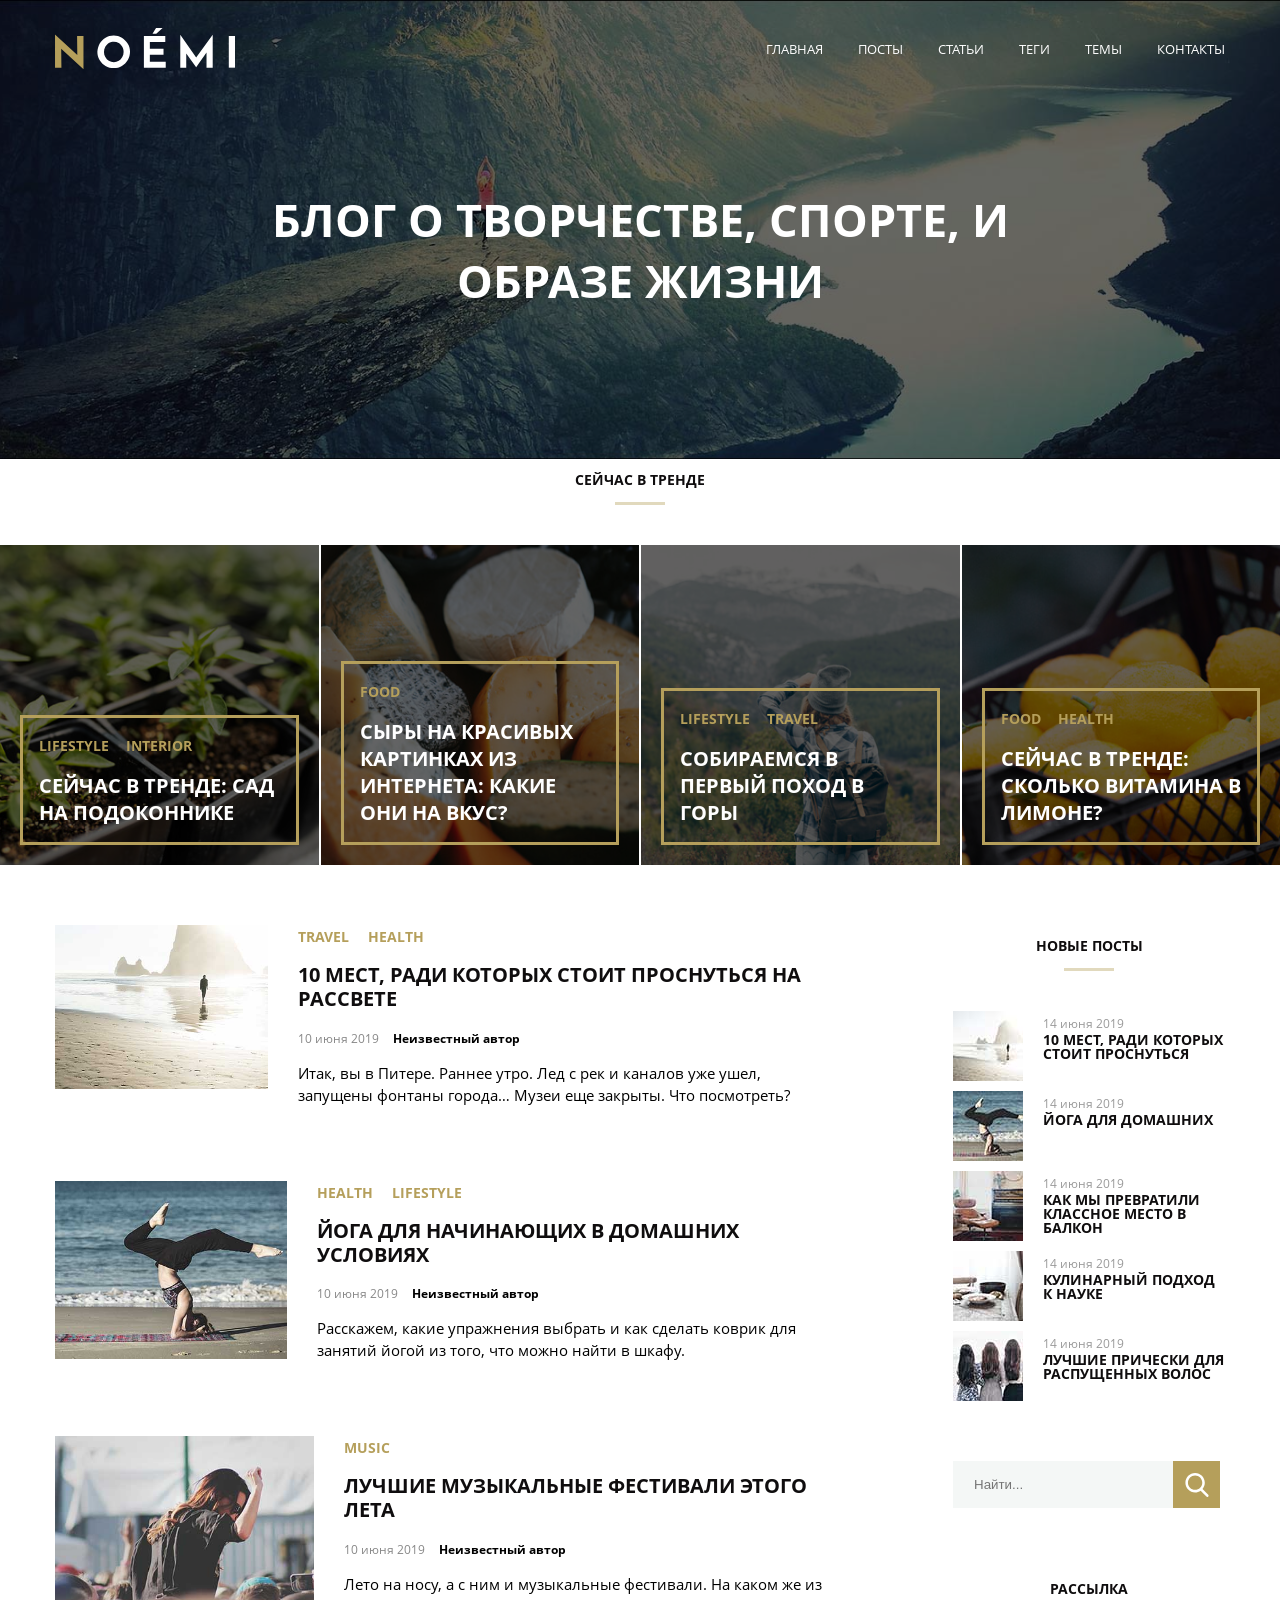
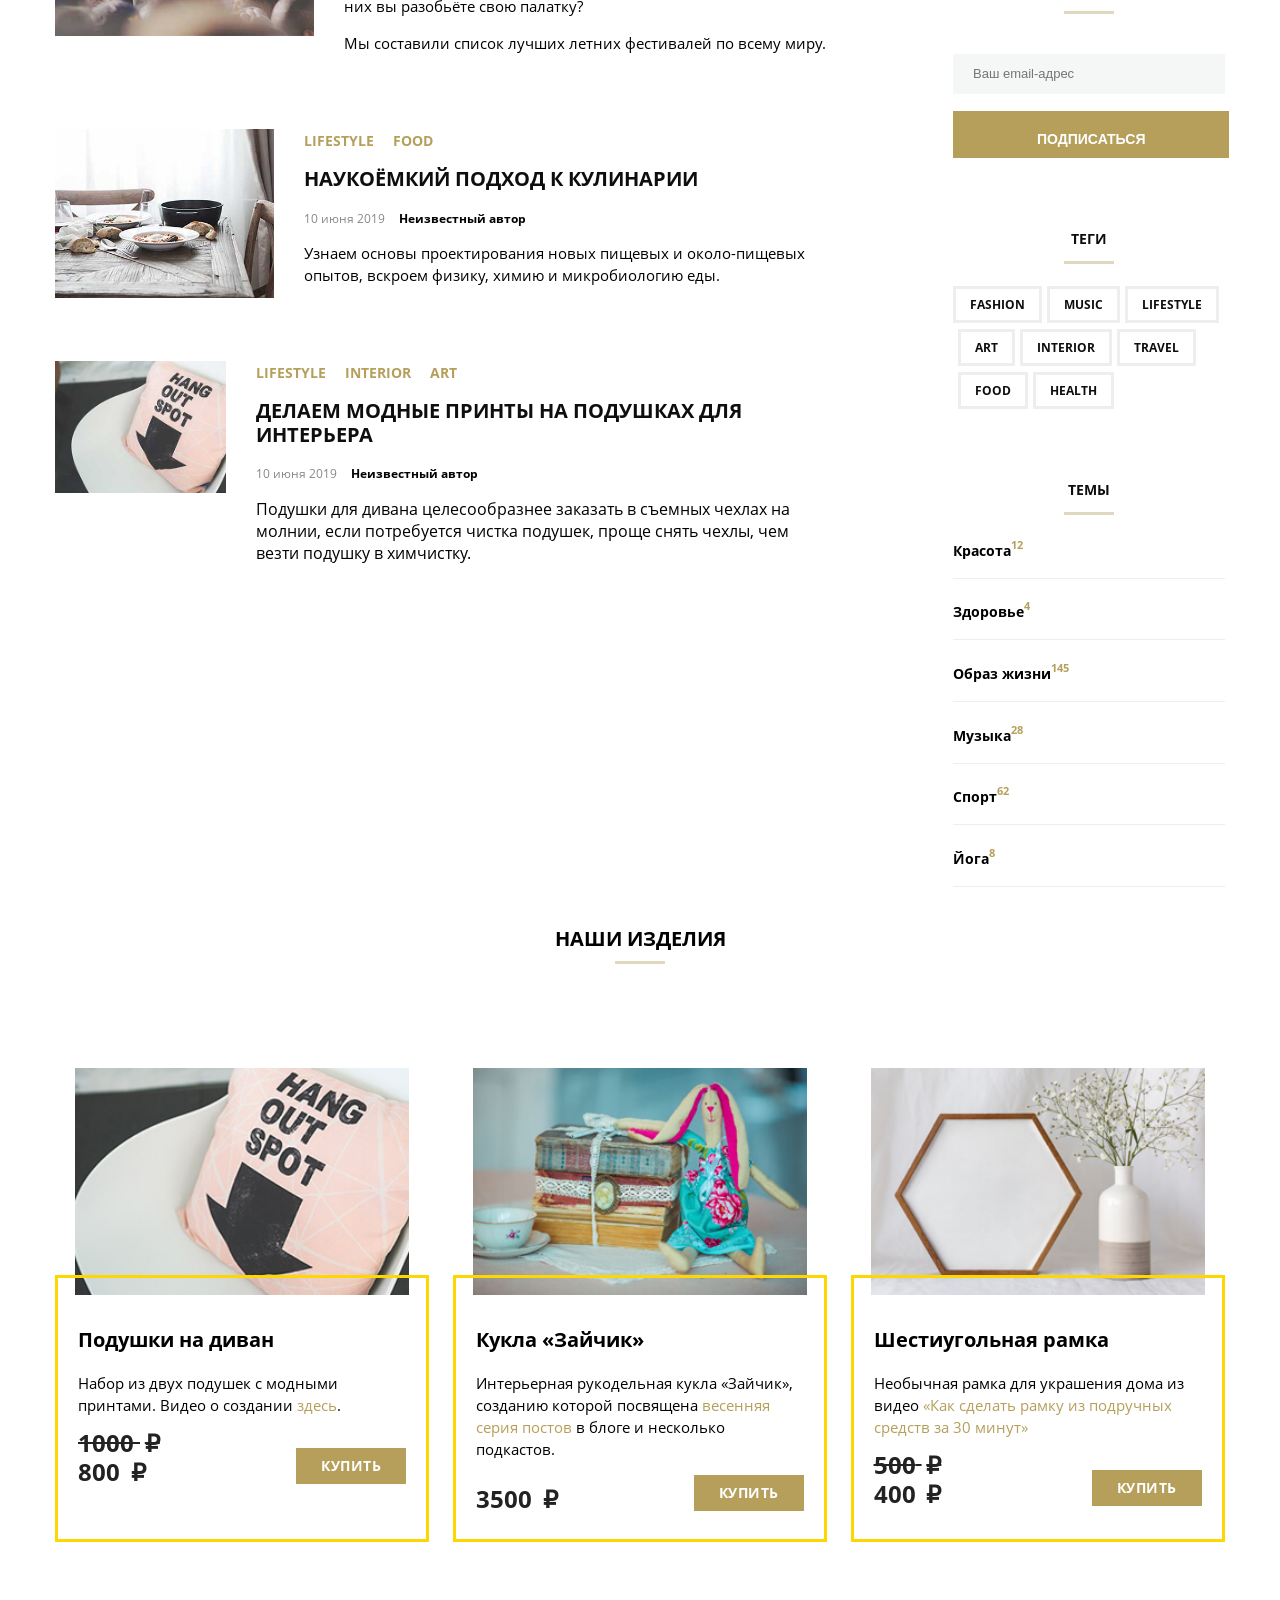
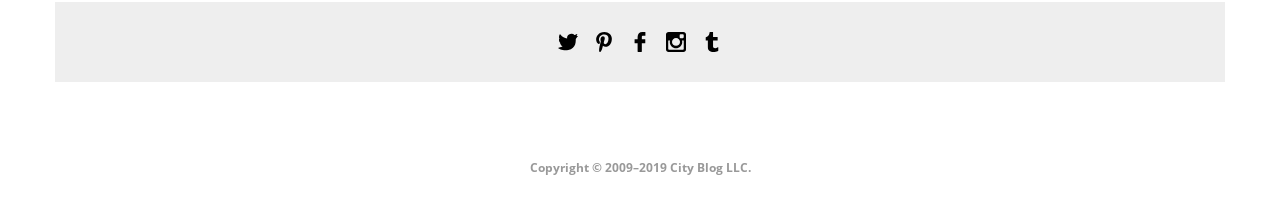
==== commit 089a9f06: "v9.0_Diploma Исправил последние замечания." ====
--- a/index.html
+++ b/index.html
@@ -77,13 +77,15 @@
 
   <header class="header">
     <div class="header-wrapper">
+      <button class="menu__button">
+        <span class="menu__button-label"></span>
+      </button>
       <div class="container">
-        <img src="./svg/noemi-logo.svg" class="header-logo" alt="logo" width="180">
+        <img src="./svg/noemi-logo.svg" 
+        class="header-logo" 
+        alt="logo"
+        width="180">
         <nav class="menu">
-
-          <button class="menu__button">
-            <span class="menu__button-label"></span>
-          </button>
 
           <ul class="menu-list">
             <li class="menu-list-item">
--- a/css/trending.css
+++ b/css/trending.css
@@ -75,6 +75,7 @@
 }
 
 .trendcard {
+  width: 100%;
   padding: 16px;
   border: 3px solid rgb(181, 159, 91);
   position: relative;
--- a/css/products.css
+++ b/css/products.css
@@ -47,25 +47,21 @@
 }
 
 .product__imgbox {
-  height: 206px;
+  padding: 20px 20px 0 20px;
+  margin-bottom: -20px;
 
 }
 
-.product__img {
-  width: 300px;
-  margin-right: auto;
-  margin-left: auto;
+.product__img > img {
+  width: 100%;
   display: block;
 }
 
 .product__body {
-  margin-top: -30px;
+  
   border: 3px solid #ffd700;
   height: 267px;
-  padding-top: 55px;
-  padding-left: 24px;
-  padding-right: 24px;
-  padding-bottom: 28px;
+  padding: 30px 20px 20px 20px;
   position: relative;
 }
 
@@ -98,7 +94,6 @@
   flex-wrap: wrap;
   align-items: flex-end;
   justify-content: space-between;
-  padding-bottom: 10%;
 }
 
 .product__price_old {
--- a/css/media.css
+++ b/css/media.css
@@ -52,15 +52,16 @@
   }
 
   .menu__button {
-    text-indent: -9999px;
     border: none;
     padding: 0;
-    position: relative;
     display: block;
     width: 23px;
     height: 4px;
     background-color: #ffffff;
     cursor: pointer;
+    position: absolute;
+    top: 0;
+    right: 15px;
   }
 
   .menu__button::after {
--- a/css/pop_up.css
+++ b/css/pop_up.css
@@ -1,6 +1,12 @@
+.hidden {
+    visibility: hidden;
+    display: none;
+}
+
 .popup-container {
     background-color: #ffffff;
     z-index: 800;
+    /* visibility: hidden; */
 }
 
 .x {
